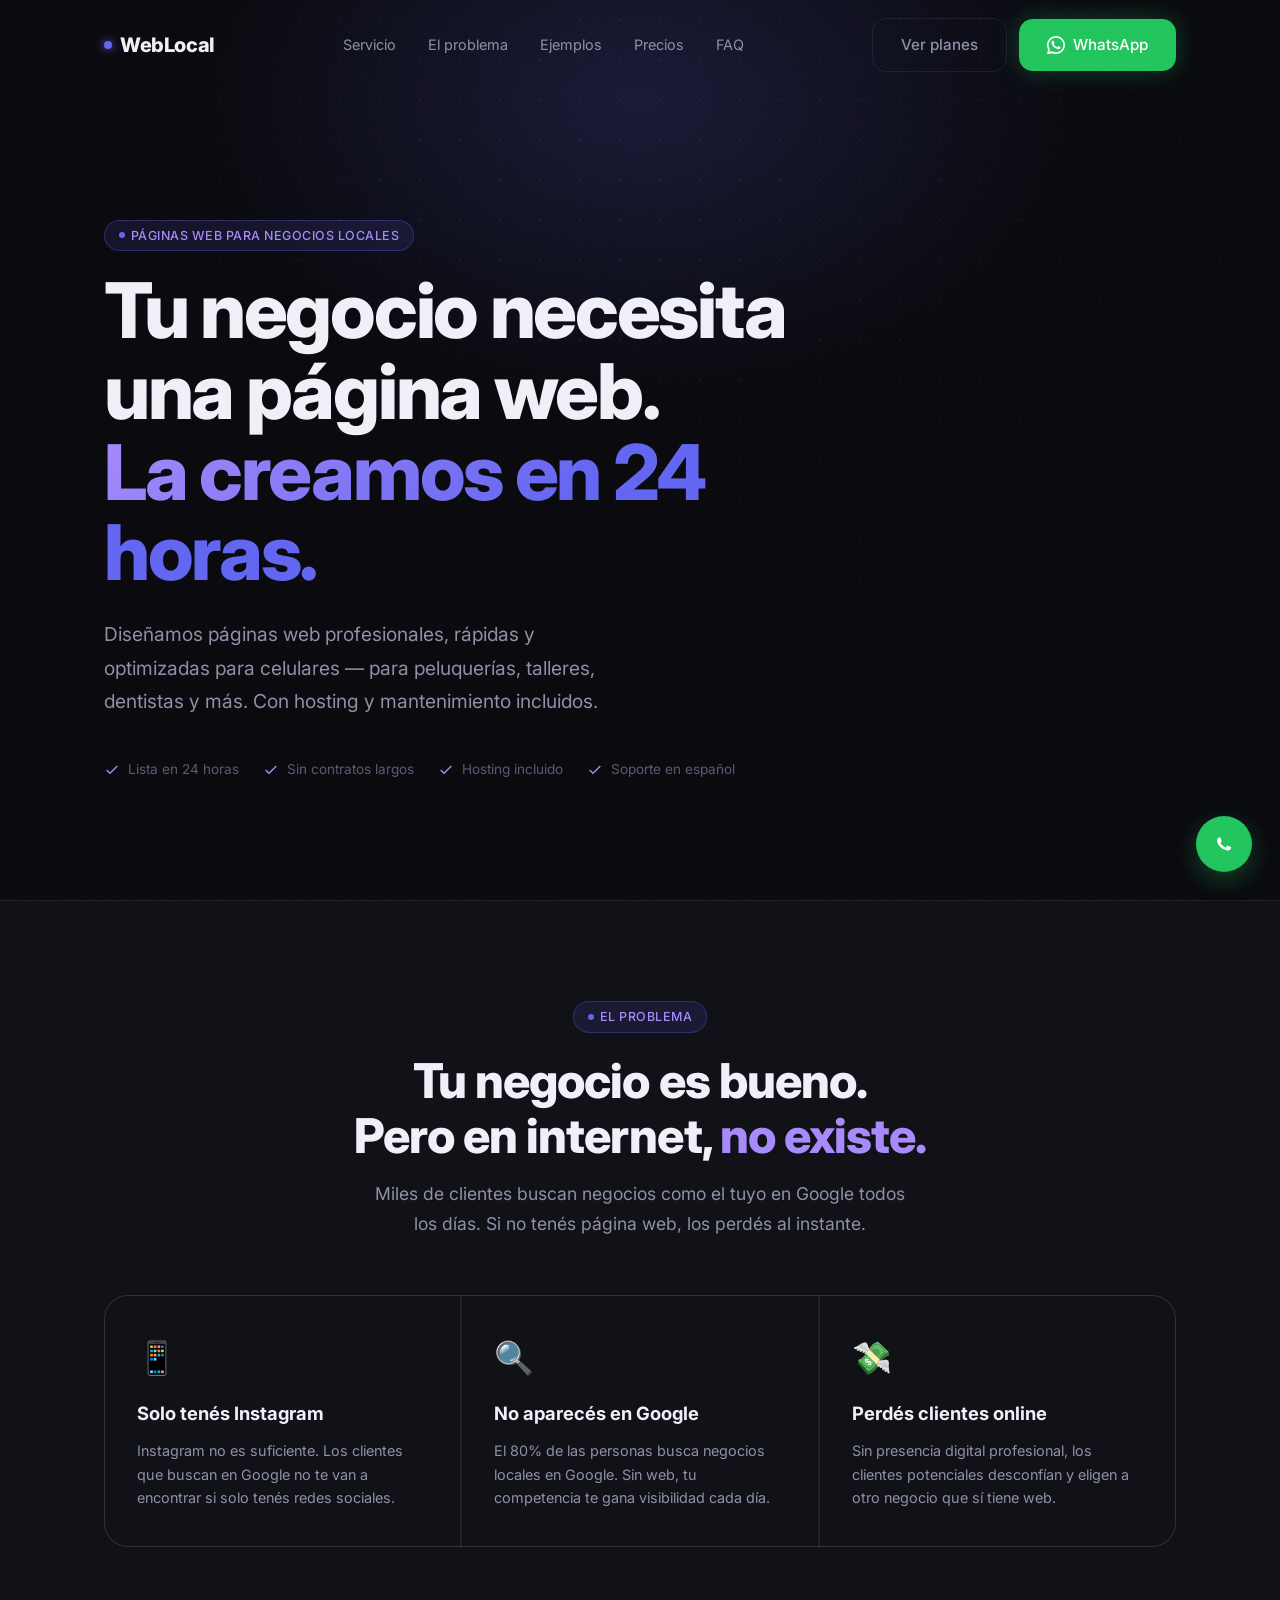
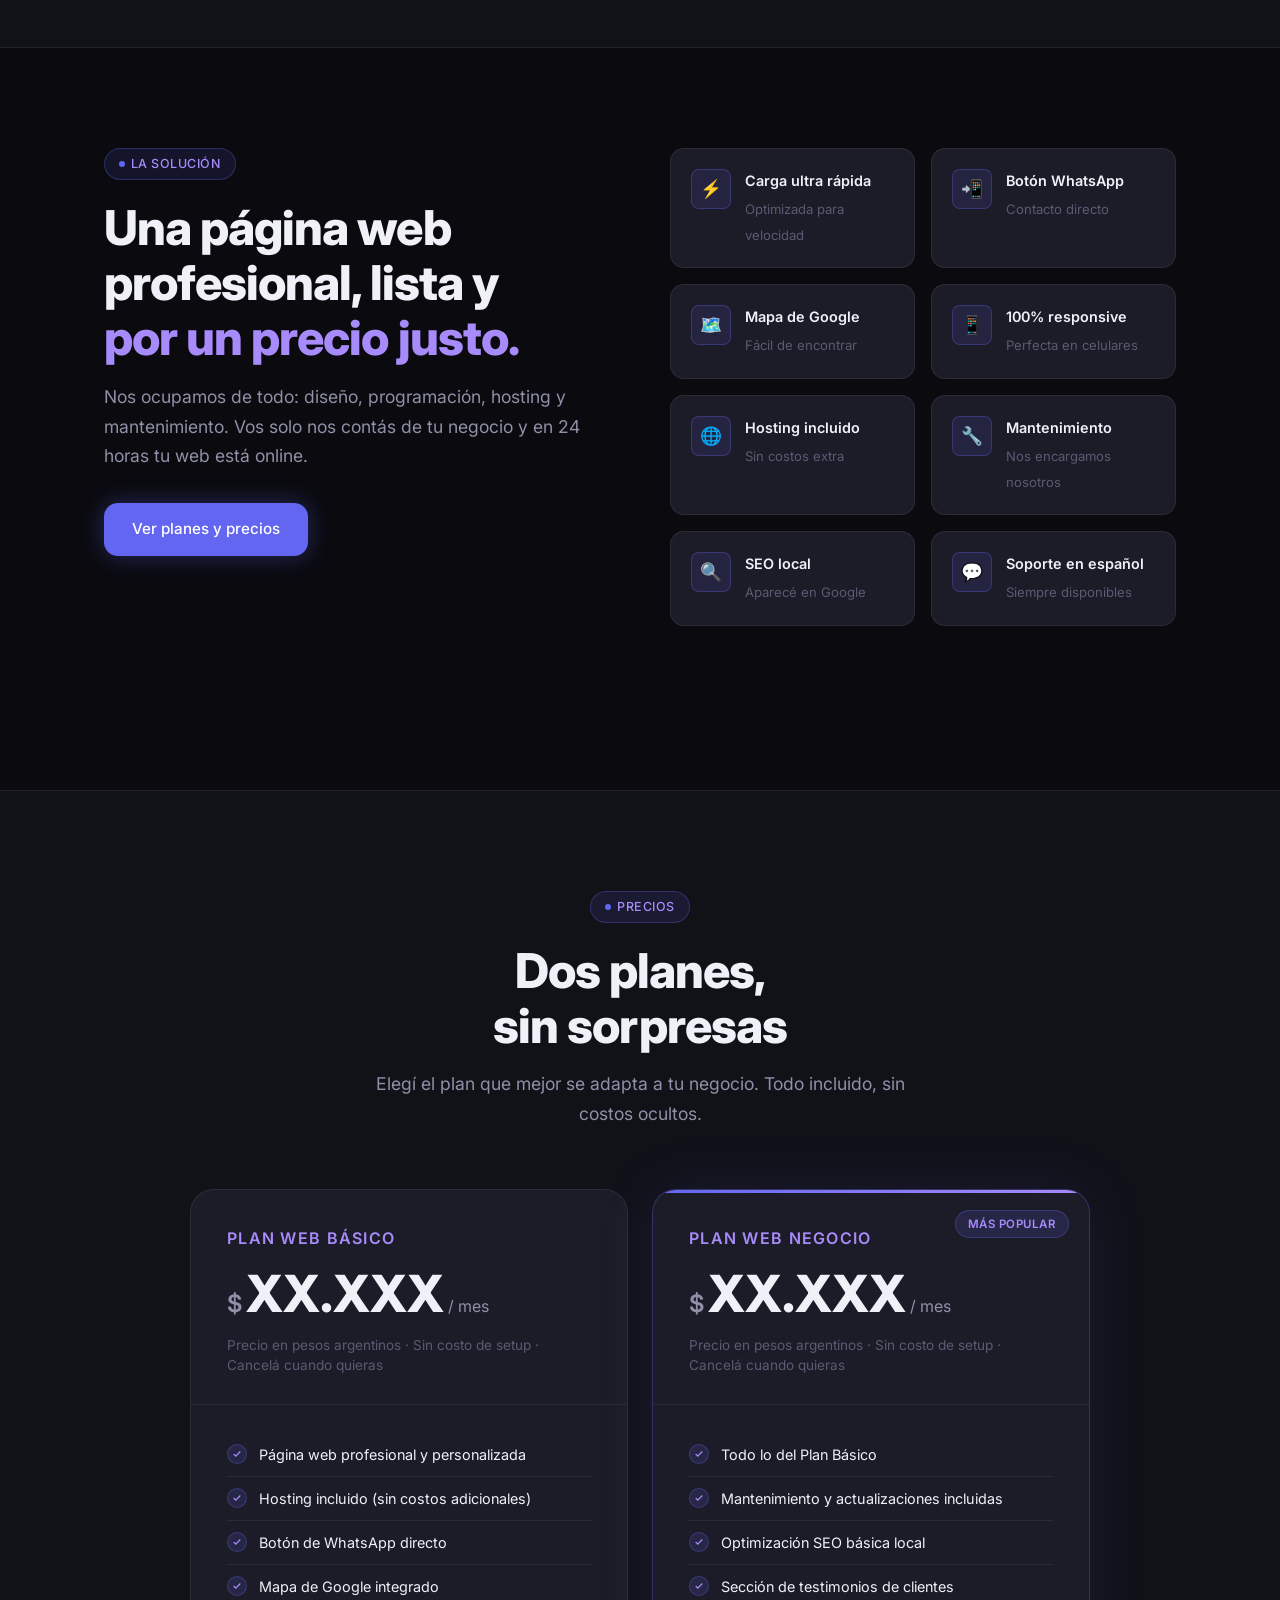
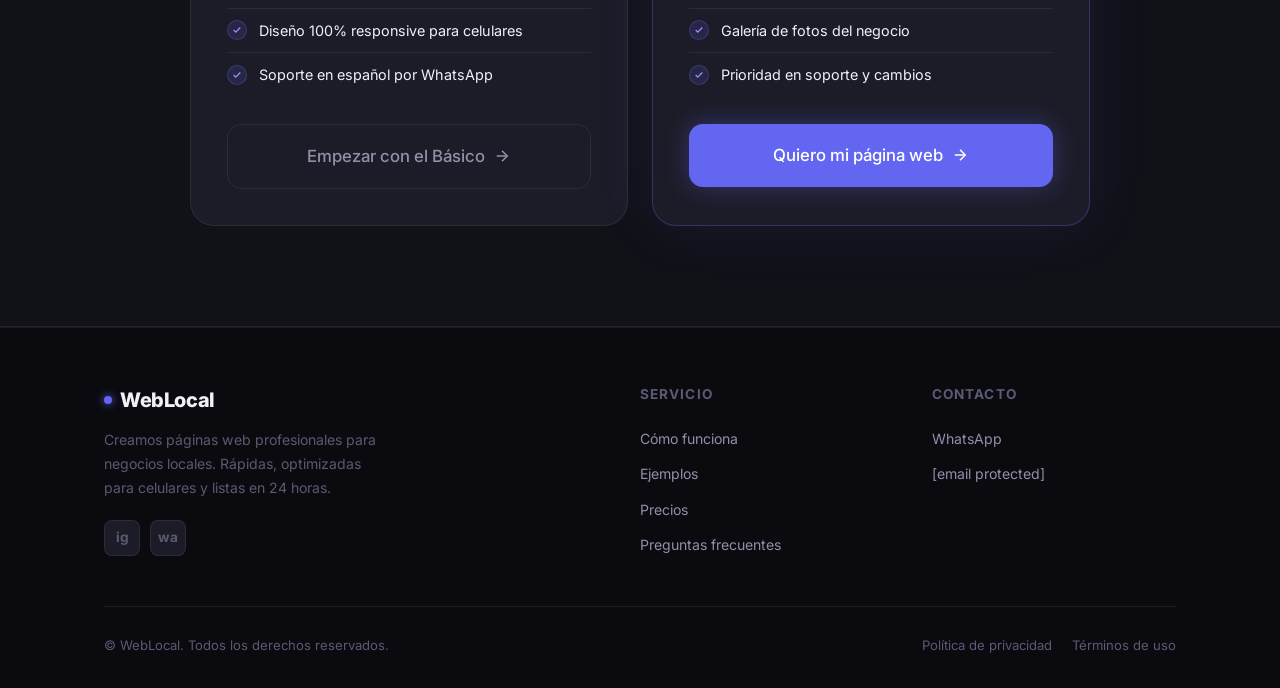
==== index.html @ 053f5a60 "Add files via upload" ====
<!DOCTYPE html>
<html lang="es">
<head>
  <meta charset="UTF-8" />
  <meta name="viewport" content="width=device-width, initial-scale=1.0" />
  <title>WebLocal — Tu negocio en internet en 24 horas</title>
  <meta name="description" content="Creamos páginas web profesionales para negocios locales. Hosting, mantenimiento y WhatsApp incluido. Lista en 24 horas." />

  <link rel="preconnect" href="https://fonts.googleapis.com" />
  <link rel="preconnect" href="https://fonts.gstatic.com" crossorigin />
  <link href="https://fonts.googleapis.com/css2?family=Inter:wght@300;400;500;600;700;800&display=swap" rel="stylesheet" />

  <link rel="stylesheet" href="styles.css" />
</head>
<body>

  <!-- ============================================
       NAVBAR
  ============================================= -->
  <nav class="navbar" id="navbar" role="navigation" aria-label="Navegación principal">
    <div class="container">
      <div class="navbar__inner">

        <a href="index.html" class="navbar__logo" aria-label="WebLocal - Inicio">
          <span class="navbar__logo-dot"></span>
          WebLocal
        </a>

        <ul class="navbar__links" role="list">
          <li><a href="#solucion">Servicio</a></li>
          <li><a href="#problema">El problema</a></li>
          <li><a href="ejemplos.html">Ejemplos</a></li>
          <li><a href="#precios">Precios</a></li>
          <li><a href="faq.html">FAQ</a></li>
        </ul>

        <div class="navbar__cta">
          <a href="#precios" class="btn btn--ghost">Ver planes</a>
          <a href="https://wa.me/5491100000000?text=Hola!%20Me%20interesa%20tener%20una%20página%20web%20para%20mi%20negocio." class="btn btn--whatsapp" target="_blank" rel="noopener">
            <svg viewBox="0 0 24 24" fill="currentColor" aria-hidden="true">
              <path d="M17.472 14.382c-.297-.149-1.758-.867-2.03-.967-.273-.099-.471-.148-.67.15-.197.297-.767.966-.94 1.164-.173.199-.347.223-.644.075-.297-.15-1.255-.463-2.39-1.475-.883-.788-1.48-1.761-1.653-2.059-.173-.297-.018-.458.13-.606.134-.133.298-.347.446-.52.149-.174.198-.298.298-.497.099-.198.05-.371-.025-.52-.075-.149-.669-1.612-.916-2.207-.242-.579-.487-.5-.669-.51-.173-.008-.371-.01-.57-.01-.198 0-.52.074-.792.372-.272.297-1.04 1.016-1.04 2.479 0 1.462 1.065 2.875 1.213 3.074.149.198 2.096 3.2 5.077 4.487.709.306 1.262.489 1.694.625.712.227 1.36.195 1.871.118.571-.085 1.758-.719 2.006-1.413.248-.694.248-1.289.173-1.413-.074-.124-.272-.198-.57-.347z"/>
              <path d="M12 0C5.373 0 0 5.373 0 12c0 2.127.558 4.122 1.532 5.851L.073 23.927a.5.5 0 0 0 .612.612l6.076-1.459A11.94 11.94 0 0 0 12 24c6.627 0 12-5.373 12-12S18.627 0 12 0zm0 21.818a9.793 9.793 0 0 1-5.006-1.374l-.36-.214-3.714.894.908-3.628-.234-.372A9.793 9.793 0 0 1 2.182 12C2.182 6.569 6.569 2.182 12 2.182S21.818 6.569 21.818 12 17.431 21.818 12 21.818z"/>
            </svg>
            WhatsApp
          </a>
        </div>

        <button class="navbar__hamburger" id="hamburger" aria-label="Abrir menú" aria-expanded="false">
          <span></span>
          <span></span>
          <span></span>
        </button>
      </div>
    </div>
  </nav>

  <!-- Menú móvil -->
  <div class="mobile-menu" id="mobileMenu" role="dialog" aria-modal="true" aria-label="Menú de navegación">
    <a href="#solucion" class="mobile-link">Servicio</a>
    <a href="#problema" class="mobile-link">El problema</a>
    <a href="ejemplos.html" class="mobile-link">Ejemplos</a>
    <a href="#precios" class="mobile-link">Precios</a>
    <a href="faq.html" class="mobile-link">FAQ</a>
    <a href="https://wa.me/5491100000000?text=Hola!%20Me%20interesa%20tener%20una%20página%20web." class="btn btn--whatsapp" target="_blank" rel="noopener">Hablar por WhatsApp</a>
  </div>


  <!-- ============================================
       HERO
  ============================================= -->
  <main>
  <section class="hero" id="inicio" aria-label="Sección principal">
    <div class="hero__grid" aria-hidden="true"></div>

    <div class="container">
      <div class="hero__content">

        <div class="badge">
          <span class="dot" aria-hidden="true"></span>
          Páginas web para negocios locales
        </div>

        <h1 class="hero__title">
          Tu negocio necesita<br />
          una página web.<br />
          <em>La creamos en 24 horas.</em>
        </h1>

        <p class="hero__subtitle">
          Diseñamos páginas web profesionales, rápidas y optimizadas para celulares — para peluquerías, talleres, dentistas y más. Con hosting y mantenimiento incluidos.
        </p>

        <!-- Indicadores de confianza -->
        <div class="hero__trust">
          <div class="trust-item">
            <svg width="16" height="16" viewBox="0 0 24 24" fill="none" stroke="currentColor" stroke-width="2" aria-hidden="true"><polyline points="20 6 9 17 4 12"/></svg>
            Lista en 24 horas
          </div>
          <div class="trust-item">
            <svg width="16" height="16" viewBox="0 0 24 24" fill="none" stroke="currentColor" stroke-width="2" aria-hidden="true"><polyline points="20 6 9 17 4 12"/></svg>
            Sin contratos largos
          </div>
          <div class="trust-item">
            <svg width="16" height="16" viewBox="0 0 24 24" fill="none" stroke="currentColor" stroke-width="2" aria-hidden="true"><polyline points="20 6 9 17 4 12"/></svg>
            Hosting incluido
          </div>
          <div class="trust-item">
            <svg width="16" height="16" viewBox="0 0 24 24" fill="none" stroke="currentColor" stroke-width="2" aria-hidden="true"><polyline points="20 6 9 17 4 12"/></svg>
            Soporte en español
          </div>
        </div>

      </div>
    </div>
  </section>


  <!-- ============================================
       SECCIÓN PROBLEMA
  ============================================= -->
  <section class="section problem" id="problema" aria-labelledby="problema-titulo">
    <div class="container">
      <div class="text-center">
        <div class="badge reveal">
          <span class="dot" aria-hidden="true"></span>
          El problema
        </div>
        <h2 class="section-title reveal reveal-delay-1" id="problema-titulo">
          Tu negocio es bueno.<br />
          Pero en internet, <span class="text-accent">no existe.</span>
        </h2>
        <p class="section-subtitle reveal reveal-delay-2 mx-auto">
          Miles de clientes buscan negocios como el tuyo en Google todos los días. Si no tenés página web, los perdés al instante.
        </p>
      </div>

      <div class="problem__grid" role="list">
        <div class="problem__card reveal reveal-delay-1" role="listitem">
          <div class="problem__icon" aria-hidden="true">📱</div>
          <h3 class="problem__title">Solo tenés Instagram</h3>
          <p class="problem__text">Instagram no es suficiente. Los clientes que buscan en Google no te van a encontrar si solo tenés redes sociales.</p>
        </div>
        <div class="problem__card reveal reveal-delay-2" role="listitem">
          <div class="problem__icon" aria-hidden="true">🔍</div>
          <h3 class="problem__title">No aparecés en Google</h3>
          <p class="problem__text">El 80% de las personas busca negocios locales en Google. Sin web, tu competencia te gana visibilidad cada día.</p>
        </div>
        <div class="problem__card reveal reveal-delay-3" role="listitem">
          <div class="problem__icon" aria-hidden="true">💸</div>
          <h3 class="problem__title">Perdés clientes online</h3>
          <p class="problem__text">Sin presencia digital profesional, los clientes potenciales desconfían y eligen a otro negocio que sí tiene web.</p>
        </div>
      </div>
    </div>
  </section>


  <!-- ============================================
       SECCIÓN SOLUCIÓN
  ============================================= -->
  <section class="section" id="solucion" aria-labelledby="solucion-titulo">
    <div class="container">

      <div class="solution__header">
        <div>
          <div class="badge reveal">
            <span class="dot" aria-hidden="true"></span>
            La solución
          </div>
          <h2 class="section-title reveal reveal-delay-1" id="solucion-titulo">
            Una página web<br />
            profesional, lista y<br />
            <span class="text-accent">por un precio justo.</span>
          </h2>
          <p class="section-subtitle reveal reveal-delay-2">
            Nos ocupamos de todo: diseño, programación, hosting y mantenimiento. Vos solo nos contás de tu negocio y en 24 horas tu web está online.
          </p>
          <div style="margin-top:32px;" class="reveal reveal-delay-3">
            <a href="#precios" class="btn btn--primary">Ver planes y precios</a>
          </div>
        </div>

        <div class="solution__benefits" role="list" aria-label="Beneficios incluidos">
          <div class="benefit-item reveal" role="listitem">
            <div class="benefit-icon" aria-hidden="true">⚡</div>
            <div class="benefit-text">
              <strong>Carga ultra rápida</strong>
              <span>Optimizada para velocidad</span>
            </div>
          </div>
          <div class="benefit-item reveal reveal-delay-1" role="listitem">
            <div class="benefit-icon" aria-hidden="true">📲</div>
            <div class="benefit-text">
              <strong>Botón WhatsApp</strong>
              <span>Contacto directo</span>
            </div>
          </div>
          <div class="benefit-item reveal reveal-delay-2" role="listitem">
            <div class="benefit-icon" aria-hidden="true">🗺️</div>
            <div class="benefit-text">
              <strong>Mapa de Google</strong>
              <span>Fácil de encontrar</span>
            </div>
          </div>
          <div class="benefit-item reveal reveal-delay-3" role="listitem">
            <div class="benefit-icon" aria-hidden="true">📱</div>
            <div class="benefit-text">
              <strong>100% responsive</strong>
              <span>Perfecta en celulares</span>
            </div>
          </div>
          <div class="benefit-item reveal" role="listitem">
            <div class="benefit-icon" aria-hidden="true">🌐</div>
            <div class="benefit-text">
              <strong>Hosting incluido</strong>
              <span>Sin costos extra</span>
            </div>
          </div>
          <div class="benefit-item reveal reveal-delay-1" role="listitem">
            <div class="benefit-icon" aria-hidden="true">🔧</div>
            <div class="benefit-text">
              <strong>Mantenimiento</strong>
              <span>Nos encargamos nosotros</span>
            </div>
          </div>
          <div class="benefit-item reveal reveal-delay-2" role="listitem">
            <div class="benefit-icon" aria-hidden="true">🔍</div>
            <div class="benefit-text">
              <strong>SEO local</strong>
              <span>Aparecé en Google</span>
            </div>
          </div>
          <div class="benefit-item reveal reveal-delay-3" role="listitem">
            <div class="benefit-icon" aria-hidden="true">💬</div>
            <div class="benefit-text">
              <strong>Soporte en español</strong>
              <span>Siempre disponibles</span>
            </div>
          </div>
        </div>
      </div>

    </div>
  </section>


  <!-- ============================================
       PRECIOS — 2 PLANES
  ============================================= -->
  <section class="section pricing" id="precios" aria-labelledby="precios-titulo">
    <div class="container">
      <div class="text-center">
        <div class="badge reveal">
          <span class="dot" aria-hidden="true"></span>
          Precios
        </div>
        <h2 class="section-title reveal reveal-delay-1" id="precios-titulo">
          Dos planes,<br />sin sorpresas
        </h2>
        <p class="section-subtitle reveal reveal-delay-2 mx-auto">
          Elegí el plan que mejor se adapta a tu negocio. Todo incluido, sin costos ocultos.
        </p>
      </div>

      <!-- Grid de 2 planes -->
      <div class="pricing__grid">

        <!-- PLAN BÁSICO -->
        <div class="pricing__card reveal reveal-delay-1" aria-label="Plan Web Básico">
          <div class="pricing__header">
            <div class="pricing__plan-name">Plan Web Básico</div>
            <div class="pricing__price">
              <span class="pricing__currency">$</span>
              <span class="pricing__amount">XX.XXX</span>
              <span class="pricing__period">/ mes</span>
            </div>
            <p class="pricing__desc">Precio en pesos argentinos · Sin costo de setup · Cancelá cuando quieras</p>
          </div>

          <div class="pricing__features" role="list" aria-label="Características del plan básico">
            <div class="pricing__feature" role="listitem">
              <span class="feature-check" aria-hidden="true">
                <svg viewBox="0 0 24 24" fill="none" stroke="currentColor" stroke-width="3"><polyline points="20 6 9 17 4 12"/></svg>
              </span>
              Página web profesional y personalizada
            </div>
            <div class="pricing__feature" role="listitem">
              <span class="feature-check" aria-hidden="true">
                <svg viewBox="0 0 24 24" fill="none" stroke="currentColor" stroke-width="3"><polyline points="20 6 9 17 4 12"/></svg>
              </span>
              Hosting incluido (sin costos adicionales)
            </div>
            <div class="pricing__feature" role="listitem">
              <span class="feature-check" aria-hidden="true">
                <svg viewBox="0 0 24 24" fill="none" stroke="currentColor" stroke-width="3"><polyline points="20 6 9 17 4 12"/></svg>
              </span>
              Botón de WhatsApp directo
            </div>
            <div class="pricing__feature" role="listitem">
              <span class="feature-check" aria-hidden="true">
                <svg viewBox="0 0 24 24" fill="none" stroke="currentColor" stroke-width="3"><polyline points="20 6 9 17 4 12"/></svg>
              </span>
              Mapa de Google integrado
            </div>
            <div class="pricing__feature" role="listitem">
              <span class="feature-check" aria-hidden="true">
                <svg viewBox="0 0 24 24" fill="none" stroke="currentColor" stroke-width="3"><polyline points="20 6 9 17 4 12"/></svg>
              </span>
              Diseño 100% responsive para celulares
            </div>
            <div class="pricing__feature" role="listitem">
              <span class="feature-check" aria-hidden="true">
                <svg viewBox="0 0 24 24" fill="none" stroke="currentColor" stroke-width="3"><polyline points="20 6 9 17 4 12"/></svg>
              </span>
              Soporte en español por WhatsApp
            </div>
          </div>

          <div class="pricing__cta">
            <a href="https://wa.me/5491100000000?text=Hola!%20Quiero%20contratar%20el%20Plan%20Web%20Básico." class="btn btn--ghost btn--large" target="_blank" rel="noopener">
              Empezar con el Básico
              <svg viewBox="0 0 24 24" fill="none" stroke="currentColor" stroke-width="2" aria-hidden="true"><path d="M5 12h14"/><path d="m12 5 7 7-7 7"/></svg>
            </a>
          </div>
        </div>

        <!-- PLAN NEGOCIO (destacado) -->
        <div class="pricing__card pricing__card--featured reveal reveal-delay-2" aria-label="Plan Web Negocio">
          <div class="pricing__badge-top">Más popular</div>
          <div class="pricing__header">
            <div class="pricing__plan-name">Plan Web Negocio</div>
            <div class="pricing__price">
              <span class="pricing__currency">$</span>
              <span class="pricing__amount">XX.XXX</span>
              <span class="pricing__period">/ mes</span>
            </div>
            <p class="pricing__desc">Precio en pesos argentinos · Sin costo de setup · Cancelá cuando quieras</p>
          </div>

          <div class="pricing__features" role="list" aria-label="Características del plan negocio">
            <div class="pricing__feature" role="listitem">
              <span class="feature-check" aria-hidden="true">
                <svg viewBox="0 0 24 24" fill="none" stroke="currentColor" stroke-width="3"><polyline points="20 6 9 17 4 12"/></svg>
              </span>
              Todo lo del Plan Básico
            </div>
            <div class="pricing__feature" role="listitem">
              <span class="feature-check" aria-hidden="true">
                <svg viewBox="0 0 24 24" fill="none" stroke="currentColor" stroke-width="3"><polyline points="20 6 9 17 4 12"/></svg>
              </span>
              Mantenimiento y actualizaciones incluidas
            </div>
            <div class="pricing__feature" role="listitem">
              <span class="feature-check" aria-hidden="true">
                <svg viewBox="0 0 24 24" fill="none" stroke="currentColor" stroke-width="3"><polyline points="20 6 9 17 4 12"/></svg>
              </span>
              Optimización SEO básica local
            </div>
            <div class="pricing__feature" role="listitem">
              <span class="feature-check" aria-hidden="true">
                <svg viewBox="0 0 24 24" fill="none" stroke="currentColor" stroke-width="3"><polyline points="20 6 9 17 4 12"/></svg>
              </span>
              Sección de testimonios de clientes
            </div>
            <div class="pricing__feature" role="listitem">
              <span class="feature-check" aria-hidden="true">
                <svg viewBox="0 0 24 24" fill="none" stroke="currentColor" stroke-width="3"><polyline points="20 6 9 17 4 12"/></svg>
              </span>
              Galería de fotos del negocio
            </div>
            <div class="pricing__feature" role="listitem">
              <span class="feature-check" aria-hidden="true">
                <svg viewBox="0 0 24 24" fill="none" stroke="currentColor" stroke-width="3"><polyline points="20 6 9 17 4 12"/></svg>
              </span>
              Prioridad en soporte y cambios
            </div>
          </div>

          <div class="pricing__cta">
            <a href="https://wa.me/5491100000000?text=Hola!%20Quiero%20contratar%20el%20Plan%20Web%20Negocio." class="btn btn--primary btn--large" target="_blank" rel="noopener">
              Quiero mi página web
              <svg viewBox="0 0 24 24" fill="none" stroke="currentColor" stroke-width="2" aria-hidden="true"><path d="M5 12h14"/><path d="m12 5 7 7-7 7"/></svg>
            </a>
          </div>
        </div>

      </div>
    </div>
  </section>

  </main>


  <!-- ============================================
       FOOTER
  ============================================= -->
  <footer class="footer" role="contentinfo">
    <div class="container">
      <div class="footer__grid">

        <!-- Brand -->
        <div class="footer__brand">
          <div class="navbar__logo">
            <span class="navbar__logo-dot" aria-hidden="true"></span>
            WebLocal
          </div>
          <p>Creamos páginas web profesionales para negocios locales. Rápidas, optimizadas para celulares y listas en 24 horas.</p>
          <div class="footer__social" role="list" aria-label="Redes sociales">
            <a href="#" class="social-link" aria-label="Instagram" rel="noopener">ig</a>
            <a href="https://wa.me/5491100000000" class="social-link" aria-label="WhatsApp" target="_blank" rel="noopener">wa</a>
          </div>
        </div>

        <!-- Navegación -->
        <nav aria-label="Links del footer">
          <div class="footer__heading">Servicio</div>
          <ul class="footer__links" role="list">
            <li><a href="#solucion">Cómo funciona</a></li>
            <li><a href="ejemplos.html">Ejemplos</a></li>
            <li><a href="#precios">Precios</a></li>
            <li><a href="faq.html">Preguntas frecuentes</a></li>
          </ul>
        </nav>

        <!-- Contacto -->
        <div>
          <div class="footer__heading">Contacto</div>
          <ul class="footer__links" role="list">
            <li><a href="https://wa.me/5491100000000" target="_blank" rel="noopener">WhatsApp</a></li>
            <li><a href="/cdn-cgi/l/email-protection#a1c9cecdc0e1d6c4c3cdcec2c0cd8fc2cecc8fc0d3"><span class="__cf_email__" data-cfemail="452d2a292405322027292a2624296b262a286b2437">[email&#160;protected]</span></a></li>
          </ul>
        </div>

      </div>

      <div class="footer__bottom">
        <span>© <span id="year"></span> WebLocal. Todos los derechos reservados.</span>
        <div class="footer__legal">
          <a href="#">Política de privacidad</a>
          <a href="#">Términos de uso</a>
        </div>
      </div>
    </div>
  </footer>


  <!-- ============================================
       BOTÓN FLOTANTE WHATSAPP
  ============================================= -->
  <a href="https://wa.me/5491100000000?text=Hola!%20Quiero%20info%20sobre%20una%20página%20web%20para%20mi%20negocio." class="wa-float" target="_blank" rel="noopener" aria-label="Contactar por WhatsApp">
    <svg viewBox="0 0 24 24" fill="white" aria-hidden="true">
      <path d="M17.472 14.382c-.297-.149-1.758-.867-2.03-.967-.273-.099-.471-.148-.67.15-.197.297-.767.966-.94 1.164-.173.199-.347.223-.644.075-.297-.15-1.255-.463-2.39-1.475-.883-.788-1.48-1.761-1.653-2.059-.173-.297-.018-.458.13-.606.134-.133.298-.347.446-.52.149-.174.198-.298.298-.497.099-.198.05-.371-.025-.52-.075-.149-.669-1.612-.916-2.207-.242-.579-.487-.5-.669-.51-.173-.008-.371-.01-.57-.01-.198 0-.52.074-.792.372-.272.297-1.04 1.016-1.04 2.479 0 1.462 1.065 2.875 1.213 3.074.149.198 2.096 3.2 5.077 4.487.709.306 1.262.489 1.694.625.712.227 1.36.195 1.871.118.571-.085 1.758-.719 2.006-1.413.248-.694.248-1.289.173-1.413-.074-.124-.272-.198-.57-.347z"/>
      <path d="M12 0C5.373 0 0 5.373 0 12c0 2.127.558 4.122 1.532 5.851L.073 23.927a.5.5 0 0 0 .612.612l6.076-1.459A11.94 11.94 0 0 0 12 24c6.627 0 12-5.373 12-12S18.627 0 12 0zm0 21.818a9.793 9.793 0 0 1-5.006-1.374l-.36-.214-3.714.894.908-3.628-.234-.372A9.793 9.793 0 0 1 2.182 12C2.182 6.569 6.56
---- styles.css ----
/* =============================================
   CSS CUSTOM PROPERTIES (VARIABLES)
============================================= */
:root {
  --bg: #0a0a0f;
  --bg-2: #111118;
  --bg-3: #16161f;
  --surface: #1c1c28;
  --surface-2: #23232f;
  --border: rgba(255,255,255,0.07);
  --border-accent: rgba(99,102,241,0.3);

  --text-primary: #f0f0f8;
  --text-secondary: #9090a8;
  --text-muted: #5a5a72;

  --accent: #6366f1;
  --accent-glow: rgba(99,102,241,0.35);
  --accent-2: #a78bfa;
  --green: #22c55e;
  --green-glow: rgba(34,197,94,0.3);

  --radius: 14px;
  --radius-sm: 8px;
  --radius-lg: 24px;

  --font-display: 'Inter', sans-serif;
  --font-body: 'Inter', sans-serif;

  --transition: 0.25s cubic-bezier(0.4, 0, 0.2, 1);
  --transition-slow: 0.5s cubic-bezier(0.4, 0, 0.2, 1);
}

/* =============================================
   RESET & BASE
============================================= */
*, *::before, *::after {
  box-sizing: border-box;
  margin: 0;
  padding: 0;
}

html {
  scroll-behavior: smooth;
  font-size: 16px;
}

body {
  font-family: var(--font-body);
  background-color: var(--bg);
  color: var(--text-primary);
  line-height: 1.6;
  overflow-x: hidden;
  -webkit-font-smoothing: antialiased;
}

img { display: block; max-width: 100%; }
a { color: inherit; text-decoration: none; }
button { cursor: pointer; border: none; background: none; font-family: inherit; }
ul { list-style: none; }

/* =============================================
   UTILITIES
============================================= */
.container {
  width: 100%;
  max-width: 1120px;
  margin: 0 auto;
  padding: 0 24px;
}

.section {
  padding: 100px 0;
}

.section--tight {
  padding: 70px 0;
}

.badge {
  display: inline-flex;
  align-items: center;
  gap: 6px;
  background: rgba(99,102,241,0.12);
  border: 1px solid var(--border-accent);
  color: var(--accent-2);
  font-size: 0.78rem;
  font-weight: 500;
  letter-spacing: 0.04em;
  text-transform: uppercase;
  padding: 5px 14px;
  border-radius: 100px;
  margin-bottom: 20px;
}

.badge .dot {
  width: 6px; height: 6px;
  background: var(--accent);
  border-radius: 50%;
  animation: pulse 2s infinite;
}

.section-title {
  font-family: var(--font-display);
  font-size: clamp(2rem, 4.5vw, 3rem);
  font-weight: 800;
  line-height: 1.15;
  letter-spacing: -0.02em;
  margin-bottom: 16px;
}

.section-subtitle {
  font-size: 1.1rem;
  color: var(--text-secondary);
  max-width: 540px;
  line-height: 1.7;
}

.text-accent { color: var(--accent-2); }
.text-center { text-align: center; }
.mx-auto { margin-left: auto; margin-right: auto; }

.divider {
  width: 100%;
  height: 1px;
  background: var(--border);
}

/* =============================================
   BOTONES
============================================= */
.btn {
  display: inline-flex;
  align-items: center;
  justify-content: center;
  gap: 8px;
  padding: 14px 28px;
  border-radius: var(--radius);
  font-family: var(--font-body);
  font-size: 0.95rem;
  font-weight: 500;
  transition: all var(--transition);
  white-space: nowrap;
}

.btn--primary {
  background: var(--accent);
  color: #fff;
  box-shadow: 0 0 24px var(--accent-glow);
}
.btn--primary:hover {
  background: #4f52e0;
  box-shadow: 0 0 36px var(--accent-glow);
  transform: translateY(-1px);
}

.btn--whatsapp {
  background: var(--green);
  color: #fff;
  box-shadow: 0 0 24px var(--green-glow);
}
.btn--whatsapp:hover {
  background: #16a34a;
  box-shadow: 0 0 40px var(--green-glow);
  transform: translateY(-1px);
}

.btn--ghost {
  background: transparent;
  border: 1px solid var(--border);
  color: var(--text-secondary);
}
.btn--ghost:hover {
  border-color: rgba(255,255,255,0.2);
  color: var(--text-primary);
  background: var(--surface);
}

.btn--large {
  padding: 18px 36px;
  font-size: 1.05rem;
  border-radius: var(--radius);
}

.btn svg { width: 18px; height: 18px; flex-shrink: 0; }

/* =============================================
   NOISE OVERLAY
============================================= */
body::before {
  content: '';
  position: fixed;
  inset: 0;
  background-image: url("data:image/svg+xml,%3Csvg viewBox='0 0 200 200' xmlns='http://www.w3.org/2000/svg'%3E%3Cfilter id='noise'%3E%3CfeTurbulence type='fractalNoise' baseFrequency='0.9' numOctaves='4' stitchTiles='stitch'/%3E%3C/filter%3E%3Crect width='100%25' height='100%25' filter='url(%23noise)' opacity='0.03'/%3E%3C/svg%3E");
  pointer-events: none;
  z-index: 9999;
  opacity: 0.4;
}

/* =============================================
   NAVBAR
============================================= */
.navbar {
  position: fixed;
  top: 0; left: 0; right: 0;
  z-index: 100;
  padding: 18px 0;
  transition: background var(--transition-slow), backdrop-filter var(--transition-slow);
}

.navbar.scrolled {
  background: rgba(10,10,15,0.85);
  backdrop-filter: blur(20px);
  -webkit-backdrop-filter: blur(20px);
  border-bottom: 1px solid var(--border);
}

.navbar__inner {
  display: flex;
  align-items: center;
  justify-content: space-between;
}

.navbar__logo {
  font-family: var(--font-display);
  font-weight: 800;
  font-size: 1.25rem;
  letter-spacing: -0.02em;
  display: flex;
  align-items: center;
  gap: 8px;
}

.navbar__logo-dot {
  width: 8px; height: 8px;
  background: var(--accent);
  border-radius: 50%;
  box-shadow: 0 0 10px var(--accent);
}

.navbar__links {
  display: flex;
  align-items: center;
  gap: 32px;
}

.navbar__links a {
  font-size: 0.9rem;
  color: var(--text-secondary);
  transition: color var(--transition);
}
.navbar__links a:hover { color: var(--text-primary); }

.navbar__cta {
  display: flex;
  align-items: center;
  gap: 12px;
}

.navbar__hamburger {
  display: none;
  flex-direction: column;
  gap: 5px;
  padding: 4px;
}
.navbar__hamburger span {
  display: block;
  width: 22px; height: 2px;
  background: var(--text-primary);
  border-radius: 2px;
  transition: all var(--transition);
}

.mobile-menu {
  display: none;
  position: fixed;
  inset: 0;
  z-index: 99;
  background: var(--bg);
  padding: 100px 24px 40px;
  flex-direction: column;
  gap: 32px;
}
.mobile-menu.open { display: flex; }
.mobile-menu a {
  font-family: var(--font-display);
  font-size: 1.8rem;
  font-weight: 700;
  color: var(--text-secondary);
  border-bottom: 1px solid var(--border);
  padding-bottom: 20px;
  transition: color var(--transition);
}
.mobile-menu a:hover { color: var(--text-primary); }

/* =============================================
   HERO
============================================= */
.hero {
  min-height: 100vh;
  display: flex;
  align-items: center;
  padding-top: 100px;
  position: relative;
  overflow: hidden;
}

.hero::after {
  content: '';
  position: absolute;
  top: -200px; left: 50%;
  transform: translateX(-50%);
  width: 900px; height: 600px;
  background: radial-gradient(ellipse at center, rgba(99,102,241,0.18) 0%, transparent 70%);
  pointer-events: none;
}

.hero__grid {
  position: absolute;
  inset: 0;
  background-image: radial-gradient(circle, rgba(255,255,255,0.06) 1px, transparent 1px);
  background-size: 40px 40px;
  mask-image: radial-gradient(ellipse 80% 80% at 50% 20%, black, transparent);
  pointer-events: none;
}

.hero__content {
  position: relative;
  z-index: 1;
  max-width: 780px;
}

.hero__title {
  font-family: var(--font-display);
  font-size: clamp(2.8rem, 6vw, 4.8rem);
  font-weight: 800;
  line-height: 1.05;
  letter-spacing: -0.03em;
  margin-bottom: 24px;
}

.hero__title em {
  font-style: normal;
  background: linear-gradient(135deg, var(--accent-2) 0%, var(--accent) 60%);
  -webkit-background-clip: text;
  -webkit-text-fill-color: transparent;
  background-clip: text;
}

.hero__subtitle {
  font-size: 1.2rem;
  color: var(--text-secondary);
  max-width: 520px;
  line-height: 1.75;
  margin-bottom: 40px;
}

.hero__trust {
  display: flex;
  flex-wrap: wrap;
  align-items: center;
  gap: 24px;
}

.trust-item {
  display: flex;
  align-items: center;
  gap: 8px;
  font-size: 0.85rem;
  color: var(--text-muted);
}
.trust-item svg { color: var(--accent-2); }

/* =============================================
   PAGE HERO (páginas internas)
============================================= */
.page-hero {
  padding-top: 160px;
  padding-bottom: 60px;
}

/* =============================================
   SECCIÓN PROBLEMA
============================================= */
.problem {
  background: var(--bg-2);
  border-top: 1px solid var(--border);
  border-bottom: 1px solid var(--border);
}

.problem__grid {
  display: grid;
  grid-template-columns: repeat(3, 1fr);
  gap: 2px;
  background: var(--border);
  border: 1px solid var(--border);
  border-radius: var(--radius-lg);
  overflow: hidden;
  margin-top: 56px;
}

.problem__card {
  background: var(--bg-2);
  padding: 36px 32px;
  position: relative;
  transition: background var(--transition);
}
.problem__card:hover { background: var(--surface); }

.problem__icon {
  font-size: 2rem;
  margin-bottom: 16px;
}

.problem__title {
  font-family: var(--font-display);
  font-size: 1.15rem;
  font-weight: 700;
  margin-bottom: 10px;
}

.problem__text {
  font-size: 0.9rem;
  color: var(--text-secondary);
  line-height: 1.65;
}

.problem__card::before {
  content: '';
  position: absolute;
  top: 0; left: 0; right: 0;
  height: 2px;
  background: transparent;
  transition: background var(--transition);
}
.problem__card:hover::before {
  background: linear-gradient(90deg, var(--accent), var(--accent-2));
}

/* =============================================
   SECCIÓN SOLUCIÓN
============================================= */
.solution__header {
  display: grid;
  grid-template-columns: 1fr 1fr;
  gap: 60px;
  align-items: start;
  margin-bottom: 64px;
}

.solution__benefits {
  display: grid;
  grid-template-columns: 1fr 1fr;
  gap: 16px;
}

.benefit-item {
  background: var(--surface);
  border: 1px solid var(--border);
  border-radius: var(--radius);
  padding: 20px;
  display: flex;
  gap: 14px;
  align-items: flex-start;
  transition: border-color var(--transition), transform var(--transition);
}
.benefit-item:hover {
  border-color: var(--border-accent);
  transform: translateY(-2px);
}

.benefit-icon {
  width: 40px; height: 40px;
  background: rgba(99,102,241,0.12);
  border: 1px solid var(--border-accent);
  border-radius: var(--radius-sm);
  display: flex;
  align-items: center;
  justify-content: center;
  flex-shrink: 0;
  font-size: 1.1rem;
}

.benefit-text strong {
  display: block;
  font-size: 0.9rem;
  font-weight: 600;
  margin-bottom: 4px;
}
.benefit-text span {
  font-size: 0.82rem;
  color: var(--text-muted);
}

/* =============================================
   EJEMPLOS
============================================= */
.examples__grid {
  display: grid;
  grid-template-columns: repeat(auto-fit, minmax(300px, 1fr));
  gap: 24px;
  margin-top: 56px;
}

.example-card {
  background: var(--surface);
  border: 1px solid var(--border);
  border-radius: var(--radius-lg);
  overflow: hidden;
  transition: border-color var(--transition), transform var(--transition);
}
.example-card:hover {
  border-color: var(--border-accent);
  transform: translateY(-4px);
}

.example-card__thumb {
  height: 180px;
  position: relative;
  overflow: hidden;
  display: flex;
  align-items: center;
  justify-content: center;
}

.example-card__thumb--barber {
  background: linear-gradient(135deg, #1a0a2e 0%, #2d1b69 50%, #1a0a2e 100%);
}
.example-card__thumb--mechanic {
  background: linear-gradient(135deg, #0a1a0a 0%, #1a3a1a 50%, #0a2a0a 100%);
}
.example-card__thumb--dentist {
  background: linear-gradient(135deg, #0a1a2e 0%, #0f2a4a 50%, #0a1a3a 100%);
}

.browser-mock {
  width: 200px;
  background: rgba(255,255,255,0.06);
  border: 1px solid rgba(255,255,255,0.1);
  border-radius: 8px;
  overflow: hidden;
  box-shadow: 0 20px 60px rgba(0,0,0,0.4);
}
.browser-mock__bar {
  background: rgba(255,255,255,0.08);
  padding: 6px 10px;
  display: flex;
  align-items: center;
  gap: 4px;
}
.browser-mock__dot {
  width: 6px; height: 6px;
  border-radius: 50%;
}
.browser-mock__dot:nth-child(1) { background: #ff5f57; }
.browser-mock__dot:nth-child(2) { background: #febc2e; }
.browser-mock__dot:nth-child(3) { background: #28c840; }

.browser-mock__content {
  padding: 10px;
  display: flex;
  flex-direction: column;
  gap: 5px;
}
.mock-line {
  height: 6px;
  border-radius: 3px;
  background: rgba(255,255,255,0.12);
}
.mock-line--accent { background: rgba(99,102,241,0.5); }
.mock-line--short { width: 60%; }
.mock-line--med { width: 80%; }
.mock-btn {
  height: 22px;
  border-radius: 4px;
  background: rgba(99,102,241,0.5);
  width: 70px;
  margin-top: 4px;
}

.example-card__label {
  position: absolute;
  top: 12px; right: 12px;
  background: rgba(10,10,15,0.7);
  backdrop-filter: blur(10px);
  border: 1px solid var(--border);
  font-size: 0.72rem;
  color: var(--text-muted);
  padding: 4px 10px;
  border-radius: 100px;
  text-transform: uppercase;
  letter-spacing: 0.05em;
}

.example-card__body {
  padding: 24px;
}

.example-card__name {
  font-family: var(--font-display);
  font-size: 1.1rem;
  font-weight: 700;
  margin-bottom: 8px;
}

.example-card__desc {
  font-size: 0.85rem;
  color: var(--text-secondary);
  margin-bottom: 20px;
  line-height: 1.6;
}

/* =============================================
   PRECIOS — GRID 2 PLANES
============================================= */
.pricing {
  background: var(--bg-2);
  border-top: 1px solid var(--border);
  border-bottom: 1px solid var(--border);
}

.pricing__grid {
  display: grid;
  grid-template-columns: 1fr 1fr;
  gap: 24px;
  max-width: 900px;
  margin: 60px auto 0;
}

.pricing__card {
  background: var(--surface);
  border: 1px solid var(--border);
  border-radius: var(--radius-lg);
  overflow: hidden;
  position: relative;
  transition: transform var(--transition), border-color var(--transition);
}

.pricing__card:hover {
  transform: translateY(-4px);
}

/* Plan destacado */
.pricing__card--featured {
  border-color: var(--border-accent);
  box-shadow: 0 0 60px rgba(99,102,241,0.12);
}

.pricing__card--featured::before {
  content: '';
  position: absolute;
  top: 0; left: 0; right: 0;
  height: 3px;
  background: linear-gradient(90deg, var(--accent), var(--accent-2));
}

/* Badge "Más popular" */
.pricing__badge-top {
  position: absolute;
  top: 20px;
  right: 20px;
  background: rgba(99,102,241,0.15);
  border: 1px solid var(--border-accent);
  color: var(--accent-2);
  font-size: 0.72rem;
  font-weight: 600;
  letter-spacing: 0.04em;
  text-transform: uppercase;
  padding: 4px 12px;
  border-radius: 100px;
}

.pricing__header {
  padding: 36px 36px 28px;
  border-bottom: 1px solid var(--border);
}

.pricing__plan-name {
  font-family: var(--font-display);
  font-size: 1rem;
  font-weight: 600;
  color: var(--accent-2);
  text-transform: uppercase;
  letter-spacing: 0.08em;
  margin-bottom: 16px;
}

.pricing__price {
  display: flex;
  align-items: baseline;
  gap: 4px;
  margin-bottom: 8px;
}

.pricing__currency {
  font-size: 1.5rem;
  font-weight: 600;
  color: var(--text-secondary);
}

.pricing__amount {
  font-family: var(--font-display);
  font-size: 3.2rem;
  font-weight: 800;
  line-height: 1;
}

.pricing__period {
  font-size: 1rem;
  color: var(--text-secondary);
}

.pricing__desc {
  font-size: 0.85rem;
  color: var(--text-muted);
  margin-top: 12px;
  line-height: 1.5;
}

.pricing__features {
  padding: 28px 36px;
}

.pricing__feature {
  display: flex;
  align-items: center;
  gap: 12px;
  padding: 10px 0;
  border-bottom: 1px solid var(--border);
  font-size: 0.9rem;
}
.pricing__feature:last-child { border-bottom: none; }

.feature-check {
  width: 20px; height: 20px;
  background: rgba(99,102,241,0.15);
  border: 1px solid var(--border-accent);
  border-radius: 50%;
  display: flex;
  align-items: center;
  justify-content: center;
  flex-shrink: 0;
}
.feature-check svg {
  width: 10px; height: 10px;
  color: var(--accent-2);
}

.pricing__cta {
  padding: 0 36px 36px;
}
.pricing__cta .btn {
  width: 100%;
}

/* =============================================
   FAQ
============================================= */
.faq__list {
  max-width: 720px;
  margin: 56px auto 0;
}

.faq__item {
  border-bottom: 1px solid var(--border);
}

.faq__question {
  width: 100%;
  text-align: left;
  padding: 22px 0;
  display: flex;
  justify-content: space-between;
  align-items: center;
  gap: 20px;
  font-family: var(--font-display);
  font-size: 1rem;
  font-weight: 600;
  color: var(--text-primary);
  transition: color var(--transition);
}
.faq__question:hover { color: var(--accent-2); }

.faq__icon {
  width: 28px; height: 28px;
  background: var(--surface);
  border: 1px solid var(--border);
  border-radius: var(--radius-sm);
  display: flex;
  align-items: center;
  justify-content: center;
  flex-shrink: 0;
  transition: all var(--transition);
}
.faq__icon svg {
  width: 14px; height: 14px;
  color: var(--accent-2);
  transition: transform var(--transition);
}

.faq__item.open .faq__icon {
  background: var(--accent);
  border-color: var(--accent);
}
.faq__item.open .faq__icon svg {
  transform: rotate(45deg);
  color: #fff;
}

.faq__answer {
  display: none;
  padding-bottom: 22px;
  font-size: 0.92rem;
  color: var(--text-secondary);
  line-height: 1.75;
}
.faq__item.open .faq__answer { display: block; }

/* =============================================
   FOOTER
============================================= */
.footer {
  background: var(--bg);
  border-top: 1px solid var(--border);
  padding: 56px 0 32px;
}

.footer__grid {
  display: grid;
  grid-template-columns: 2fr 1fr 1fr;
  gap: 48px;
  margin-bottom: 48px;
}

.footer__brand p {
  font-size: 0.88rem;
  color: var(--text-muted);
  margin-top: 12px;
  max-width: 280px;
  line-height: 1.7;
}

.footer__social {
  display: flex;
  gap: 10px;
  margin-top: 20px;
}

.social-link {
  width: 36px; height: 36px;
  background: var(--surface);
  border: 1px solid var(--border);
  border-radius: var(--radius-sm);
  display: flex;
  align-items: center;
  justify-content: center;
  color: var(--text-muted);
  font-size: 0.85rem;
  transition: all var(--transition);
  font-weight: 700;
}
.social-link:hover {
  background: var(--accent);
  border-color: var(--accent);
  color: #fff;
}

.footer__heading {
  font-family: var(--font-display);
  font-size: 0.85rem;
  font-weight: 700;
  color: var(--text-muted);
  text-transform: uppercase;
  letter-spacing: 0.08em;
  margin-bottom: 20px;
}

.footer__links {
  display: flex;
  flex-direction: column;
  gap: 10px;
}
.footer__links a {
  font-size: 0.88rem;
  color: var(--text-secondary);
  transition: color var(--transition);
}
.footer__links a:hover { color: var(--text-primary); }

.footer__bottom {
  border-top: 1px solid var(--border);
  padding-top: 28px;
  display: flex;
  justify-content: space-between;
  align-items: center;
  flex-wrap: wrap;
  gap: 16px;
  font-size: 0.82rem;
  color: var(--text-muted);
}

.footer__legal {
  display: flex;
  gap: 20px;
}
.footer__legal a {
  color: var(--text-muted);
  transition: color var(--transition);
}
.footer__legal a:hover { color: var(--text-secondary); }

/* =============================================
   WHATSAPP FLOAT
============================================= */
.wa-float {
  position: fixed;
  bottom: 28px;
  right: 28px;
  z-index: 200;
  width: 56px; height: 56px;
  background: var(--green);
  border-radius: 50%;
  display: flex;
  align-items: center;
  justify-content: center;
  box-shadow: 0 8px 24px var(--green-glow);
  transition: transform var(--transition), box-shadow var(--transition);
}
.wa-float:hover {
  transform: scale(1.1);
  box-shadow: 0 12px 36px var(--green-glow);
}
.wa-float svg { width: 28px; height: 28px; fill: white; }

/* =============================================
   REVEAL ANIMATIONS
============================================= */
.reveal {
  opacity: 1;
  transform: none;
}
.reveal-delay-1 {}
.reveal-delay-2 {}
.reveal-delay-3 {}
.reveal-delay-4 {}

/* =============================================
   KEYFRAMES
============================================= */
@keyframes pulse {
  0%, 100% { opacity: 1; box-shadow: 0 0 0 0 rgba(99,102,241,0.4); }
  50% { opacity: 0.7; box-shadow: 0 0 0 6px rgba(99,102,241,0); }
}

@keyframes fadeInUp {
  from { opacity: 0; transform: translateY(40px); }
  to { opacity: 1; transform: translateY(0); }
}

.hero__content { animation: fadeInUp 0.8s ease forwards; }

/* =============================================
   RESPONSIVE — TABLET (max 900px)
============================================= */
@media (max-width: 900px) {
  .section { padding: 72px 0; }

  .solution__header {
    grid-template-columns: 1fr;
    gap: 40px;
  }

  .problem__grid {
    grid-template-columns: 1fr;
  }

  .pricing__grid {
    grid-template-columns: 1fr;
    max-width: 520px;
  }

  .footer__grid {
    grid-template-columns: 1fr 1fr;
  }

  .navbar__links { display: none; }
  .navbar__cta .btn--ghost { display: none; }
  .navbar__hamburger { display: flex; }
}

/* =============================================
   RESPONSIVE — MOBILE (max 600px)
============================================= */
@media (max-width: 600px) {
  .section { padding: 56px 0; }

  .solution__benefits {
    grid-template-columns: 1fr;
  }

  .examples__grid {
    grid-template-columns: 1fr;
  }

  .pricing__header,
  .pricing__features,
  .pricing__cta {
    padding-left: 24px;
    padding-right: 24px;
  }

  .footer__grid {
    grid-template-columns: 1fr;
    gap: 32px;
  }

  .footer__bottom {
    flex-direction: column;
    text-align: center;
  }
}
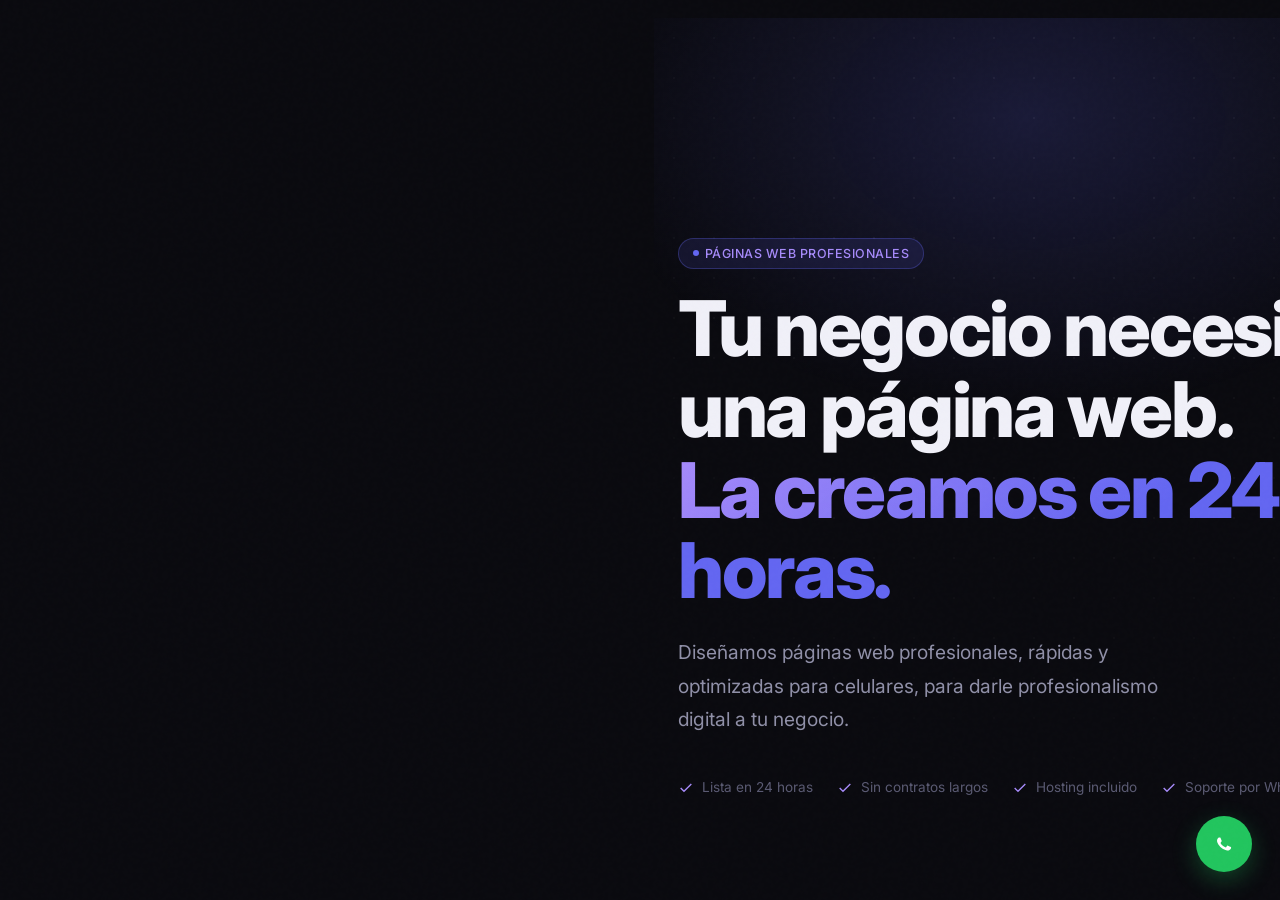
==== commit 7b39f309: "Update index.html" ====
--- a/index.html
+++ b/index.html
@@ -3,7 +3,7 @@
 <head>
   <meta charset="UTF-8" />
   <meta name="viewport" content="width=device-width, initial-scale=1.0" />
-  <title>WebLocal — Tu negocio en internet en 24 horas</title>
+  <title>WebLocal</title>
   <meta name="description" content="Creamos páginas web profesionales para negocios locales. Hosting, mantenimiento y WhatsApp incluido. Lista en 24 horas." />
 
   <link rel="preconnect" href="https://fonts.googleapis.com" />
@@ -28,12 +28,12 @@
 
         <ul class="navbar__links" role="list">
           <li><a href="#solucion">Servicio</a></li>
-          <li><a href="#problema">El problema</a></li>
+          <li><a href="#problema">¿El problema?</a></li>
           <li><a href="ejemplos.html">Ejemplos</a></li>
           <li><a href="#precios">Precios</a></li>
-          <li><a href="faq.html">FAQ</a></li>
+          <li><a href="faq.html">Preguntas Frecuentes</a></li>
         </ul>
-
+        <!--
         <div class="navbar__cta">
           <a href="#precios" class="btn btn--ghost">Ver planes</a>
           <a href="https://wa.me/5491100000000?text=Hola!%20Me%20interesa%20tener%20una%20página%20web%20para%20mi%20negocio." class="btn btn--whatsapp" target="_blank" rel="noopener">
@@ -53,14 +53,14 @@
       </div>
     </div>
   </nav>
-
+  -->
   <!-- Menú móvil -->
   <div class="mobile-menu" id="mobileMenu" role="dialog" aria-modal="true" aria-label="Menú de navegación">
     <a href="#solucion" class="mobile-link">Servicio</a>
-    <a href="#problema" class="mobile-link">El problema</a>
+    <a href="#problema" class="mobile-link">¿El problema?</a>
     <a href="ejemplos.html" class="mobile-link">Ejemplos</a>
     <a href="#precios" class="mobile-link">Precios</a>
-    <a href="faq.html" class="mobile-link">FAQ</a>
+    <a href="faq.html" class="mobile-link">Preguntas Frecuentes</a>
     <a href="https://wa.me/5491100000000?text=Hola!%20Me%20interesa%20tener%20una%20página%20web." class="btn btn--whatsapp" target="_blank" rel="noopener">Hablar por WhatsApp</a>
   </div>
 
@@ -77,7 +77,7 @@
 
         <div class="badge">
           <span class="dot" aria-hidden="true"></span>
-          Páginas web para negocios locales
+          Páginas web profesionales
         </div>
 
         <h1 class="hero__title">
@@ -87,7 +87,7 @@
         </h1>
 
         <p class="hero__subtitle">
-          Diseñamos páginas web profesionales, rápidas y optimizadas para celulares — para peluquerías, talleres, dentistas y más. Con hosting y mantenimiento incluidos.
+          Diseñamos páginas web profesionales, rápidas y optimizadas para celulares, para darle profesionalismo digital a tu negocio.
         </p>
 
         <!-- Indicadores de confianza -->
@@ -106,7 +106,7 @@
           </div>
           <div class="trust-item">
             <svg width="16" height="16" viewBox="0 0 24 24" fill="none" stroke="currentColor" stroke-width="2" aria-hidden="true"><polyline points="20 6 9 17 4 12"/></svg>
-            Soporte en español
+            Soporte por WhatsApp
           </div>
         </div>
 
@@ -192,7 +192,7 @@
             <div class="benefit-icon" aria-hidden="true">📲</div>
             <div class="benefit-text">
               <strong>Botón WhatsApp</strong>
-              <span>Contacto directo</span>
+              <span>Contacto directo con el cliente</span>
             </div>
           </div>
           <div class="benefit-item reveal reveal-delay-2" role="listitem">
@@ -233,7 +233,7 @@
           <div class="benefit-item reveal reveal-delay-3" role="listitem">
             <div class="benefit-icon" aria-hidden="true">💬</div>
             <div class="benefit-text">
-              <strong>Soporte en español</strong>
+              <strong>Soporte por WhatsApp</strong>
               <span>Siempre disponibles</span>
             </div>
           </div>
@@ -271,7 +271,7 @@
             <div class="pricing__plan-name">Plan Web Básico</div>
             <div class="pricing__price">
               <span class="pricing__currency">$</span>
-              <span class="pricing__amount">XX.XXX</span>
+              <span class="pricing__amount">4.000</span>
               <span class="pricing__period">/ mes</span>
             </div>
             <p class="pricing__desc">Precio en pesos argentinos · Sin costo de setup · Cancelá cuando quieras</p>
@@ -282,19 +282,25 @@
               <span class="feature-check" aria-hidden="true">
                 <svg viewBox="0 0 24 24" fill="none" stroke="currentColor" stroke-width="3"><polyline points="20 6 9 17 4 12"/></svg>
               </span>
-              Página web profesional y personalizada
-            </div>
-            <div class="pricing__feature" role="listitem">
-              <span class="feature-check" aria-hidden="true">
-                <svg viewBox="0 0 24 24" fill="none" stroke="currentColor" stroke-width="3"><polyline points="20 6 9 17 4 12"/></svg>
-              </span>
-              Hosting incluido (sin costos adicionales)
-            </div>
-            <div class="pricing__feature" role="listitem">
-              <span class="feature-check" aria-hidden="true">
-                <svg viewBox="0 0 24 24" fill="none" stroke="currentColor" stroke-width="3"><polyline points="20 6 9 17 4 12"/></svg>
-              </span>
-              Botón de WhatsApp directo
+              Web profesional en subdominio
+            </div>
+            <div class="pricing__feature" role="listitem">
+              <span class="feature-check" aria-hidden="true">
+                <svg viewBox="0 0 24 24" fill="none" stroke="currentColor" stroke-width="3"><polyline points="20 6 9 17 4 12"/></svg>
+              </span>
+              Hosting incluido
+            </div>
+            <div class="pricing__feature" role="listitem">
+              <span class="feature-check" aria-hidden="true">
+                <svg viewBox="0 0 24 24" fill="none" stroke="currentColor" stroke-width="3"><polyline points="20 6 9 17 4 12"/></svg>
+              </span>
+              Hosting incluido
+            </div>
+            <div class="pricing__feature" role="listitem">
+              <span class="feature-check" aria-hidden="true">
+                <svg viewBox="0 0 24 24" fill="none" stroke="currentColor" stroke-width="3"><polyline points="20 6 9 17 4 12"/></svg>
+              </span>
+              Certificado SSL
             </div>
             <div class="pricing__feature" role="listitem">
               <span class="feature-check" aria-hidden="true">
@@ -306,13 +312,13 @@
               <span class="feature-check" aria-hidden="true">
                 <svg viewBox="0 0 24 24" fill="none" stroke="currentColor" stroke-width="3"><polyline points="20 6 9 17 4 12"/></svg>
               </span>
-              Diseño 100% responsive para celulares
-            </div>
-            <div class="pricing__feature" role="listitem">
-              <span class="feature-check" aria-hidden="true">
-                <svg viewBox="0 0 24 24" fill="none" stroke="currentColor" stroke-width="3"><polyline points="20 6 9 17 4 12"/></svg>
-              </span>
-              Soporte en español por WhatsApp
+              Optimización SEO local
+            </div>
+            <div class="pricing__feature" role="listitem">
+              <span class="feature-check" aria-hidden="true">
+                <svg viewBox="0 0 24 24" fill="none" stroke="currentColor" stroke-width="3"><polyline points="20 6 9 17 4 12"/></svg>
+              </span>
+              Soporte por WhatsApp
             </div>
           </div>
 
@@ -328,13 +334,13 @@
         <div class="pricing__card pricing__card--featured reveal reveal-delay-2" aria-label="Plan Web Negocio">
           <div class="pricing__badge-top">Más popular</div>
           <div class="pricing__header">
-            <div class="pricing__plan-name">Plan Web Negocio</div>
+            <div class="pricing__plan-name">Plan Web PRO</div>
             <div class="pricing__price">
               <span class="pricing__currency">$</span>
-              <span class="pricing__amount">XX.XXX</span>
+              <span class="pricing__amount">7.000</span>
               <span class="pricing__period">/ mes</span>
             </div>
-            <p class="pricing__desc">Precio en pesos argentinos · Sin costo de setup · Cancelá cuando quieras</p>
+            <p class="pricing__desc">Precio en pesos argentinos · Sin costo de setup · Cancelá cuando quieras(mínimo 3 meses)</p>
           </div>
 
           <div class="pricing__features" role="list" aria-label="Características del plan negocio">
@@ -348,37 +354,37 @@
               <span class="feature-check" aria-hidden="true">
                 <svg viewBox="0 0 24 24" fill="none" stroke="currentColor" stroke-width="3"><polyline points="20 6 9 17 4 12"/></svg>
               </span>
-              Mantenimiento y actualizaciones incluidas
-            </div>
-            <div class="pricing__feature" role="listitem">
-              <span class="feature-check" aria-hidden="true">
-                <svg viewBox="0 0 24 24" fill="none" stroke="currentColor" stroke-width="3"><polyline points="20 6 9 17 4 12"/></svg>
-              </span>
-              Optimización SEO básica local
-            </div>
-            <div class="pricing__feature" role="listitem">
-              <span class="feature-check" aria-hidden="true">
-                <svg viewBox="0 0 24 24" fill="none" stroke="currentColor" stroke-width="3"><polyline points="20 6 9 17 4 12"/></svg>
-              </span>
-              Sección de testimonios de clientes
-            </div>
-            <div class="pricing__feature" role="listitem">
-              <span class="feature-check" aria-hidden="true">
-                <svg viewBox="0 0 24 24" fill="none" stroke="currentColor" stroke-width="3"><polyline points="20 6 9 17 4 12"/></svg>
-              </span>
-              Galería de fotos del negocio
-            </div>
-            <div class="pricing__feature" role="listitem">
-              <span class="feature-check" aria-hidden="true">
-                <svg viewBox="0 0 24 24" fill="none" stroke="currentColor" stroke-width="3"><polyline points="20 6 9 17 4 12"/></svg>
-              </span>
-              Prioridad en soporte y cambios
+              Dominio propio incluido 
+            </div>
+            <div class="pricing__feature" role="listitem">
+              <span class="feature-check" aria-hidden="true">
+                <svg viewBox="0 0 24 24" fill="none" stroke="currentColor" stroke-width="3"><polyline points="20 6 9 17 4 12"/></svg>
+              </span>
+              Secciones exclusivas
+            </div>
+            <div class="pricing__feature" role="listitem">
+              <span class="feature-check" aria-hidden="true">
+                <svg viewBox="0 0 24 24" fill="none" stroke="currentColor" stroke-width="3"><polyline points="20 6 9 17 4 12"/></svg>
+              </span>
+              Correo profesional - @tudominio.com.ar
+            </div>
+            <div class="pricing__feature" role="listitem">
+              <span class="feature-check" aria-hidden="true">
+                <svg viewBox="0 0 24 24" fill="none" stroke="currentColor" stroke-width="3"><polyline points="20 6 9 17 4 12"/></svg>
+              </span>
+              Mantenimiento premium
+            </div>
+            <div class="pricing__feature" role="listitem">
+              <span class="feature-check" aria-hidden="true">
+                <svg viewBox="0 0 24 24" fill="none" stroke="currentColor" stroke-width="3"><polyline points="20 6 9 17 4 12"/></svg>
+              </span>
+              Soporte por Whatsapp
             </div>
           </div>
 
           <div class="pricing__cta">
             <a href="https://wa.me/5491100000000?text=Hola!%20Quiero%20contratar%20el%20Plan%20Web%20Negocio." class="btn btn--primary btn--large" target="_blank" rel="noopener">
-              Quiero mi página web
+              Vamos por el PRO
               <svg viewBox="0 0 24 24" fill="none" stroke="currentColor" stroke-width="2" aria-hidden="true"><path d="M5 12h14"/><path d="m12 5 7 7-7 7"/></svg>
             </a>
           </div>
@@ -427,7 +433,7 @@
           <div class="footer__heading">Contacto</div>
           <ul class="footer__links" role="list">
             <li><a href="https://wa.me/5491100000000" target="_blank" rel="noopener">WhatsApp</a></li>
-            <li><a href="/cdn-cgi/l/email-protection#a1c9cecdc0e1d6c4c3cdcec2c0cd8fc2cecc8fc0d3"><span class="__cf_email__" data-cfemail="452d2a292405322027292a2624296b262a286b2437">[email&#160;protected]</span></a></li>
+            <li><a href="/cdn-cgi/l/email-protection#a1c9cecdc0e1d6c4c3cdcec2c0cd8fc2cecc8fc0d3"><span class="__cf_email__" data-cfemail="452d2a292405322027292a2624296b262a286b2437">info@weblocal.com.ar</span></a></li>
           </ul>
         </div>
 
@@ -450,4 +456,4 @@
   <a href="https://wa.me/5491100000000?text=Hola!%20Quiero%20info%20sobre%20una%20página%20web%20para%20mi%20negocio." class="wa-float" target="_blank" rel="noopener" aria-label="Contactar por WhatsApp">
     <svg viewBox="0 0 24 24" fill="white" aria-hidden="true">
       <path d="M17.472 14.382c-.297-.149-1.758-.867-2.03-.967-.273-.099-.471-.148-.67.15-.197.297-.767.966-.94 1.164-.173.199-.347.223-.644.075-.297-.15-1.255-.463-2.39-1.475-.883-.788-1.48-1.761-1.653-2.059-.173-.297-.018-.458.13-.606.134-.133.298-.347.446-.52.149-.174.198-.298.298-.497.099-.198.05-.371-.025-.52-.075-.149-.669-1.612-.916-2.207-.242-.579-.487-.5-.669-.51-.173-.008-.371-.01-.57-.01-.198 0-.52.074-.792.372-.272.297-1.04 1.016-1.04 2.479 0 1.462 1.065 2.875 1.213 3.074.149.198 2.096 3.2 5.077 4.487.709.306 1.262.489 1.694.625.712.227 1.36.195 1.871.118.571-.085 1.758-.719 2.006-1.413.248-.694.248-1.289.173-1.413-.074-.124-.272-.198-.57-.347z"/>
-      <path d="M12 0C5.373 0 0 5.373 0 12c0 2.127.558 4.122 1.532 5.851L.073 23.927a.5.5 0 0 0 .612.612l6.076-1.459A11.94 11.94 0 0 0 12 24c6.627 0 12-5.373 12-12S18.627 0 12 0zm0 21.818a9.793 9.793 0 0 1-5.006-1.374l-.36-.214-3.714.894.908-3.628-.234-.372A9.793 9.793 0 0 1 2.182 12C2.182 6.569 6.56+      <path d="M12 0C5.373 0 0 5.373 0 12c0 2.127.558 4.122 1.532 5.851L.073 23.927a.5.5 0 0 0 .612.612l6.076-1.459A11.94 11.94 0 0 0 12 24c6.627 0 12-5.373 12-12S18.627 0 12 0zm0 21.818a9.793 9.793 0 0 1-5.006-1.374l-.36-.214-3.714.894.908-3.628-.234-.372A9.793 9.793 0 0 1 2.182 12C2.182 6.569 6.56
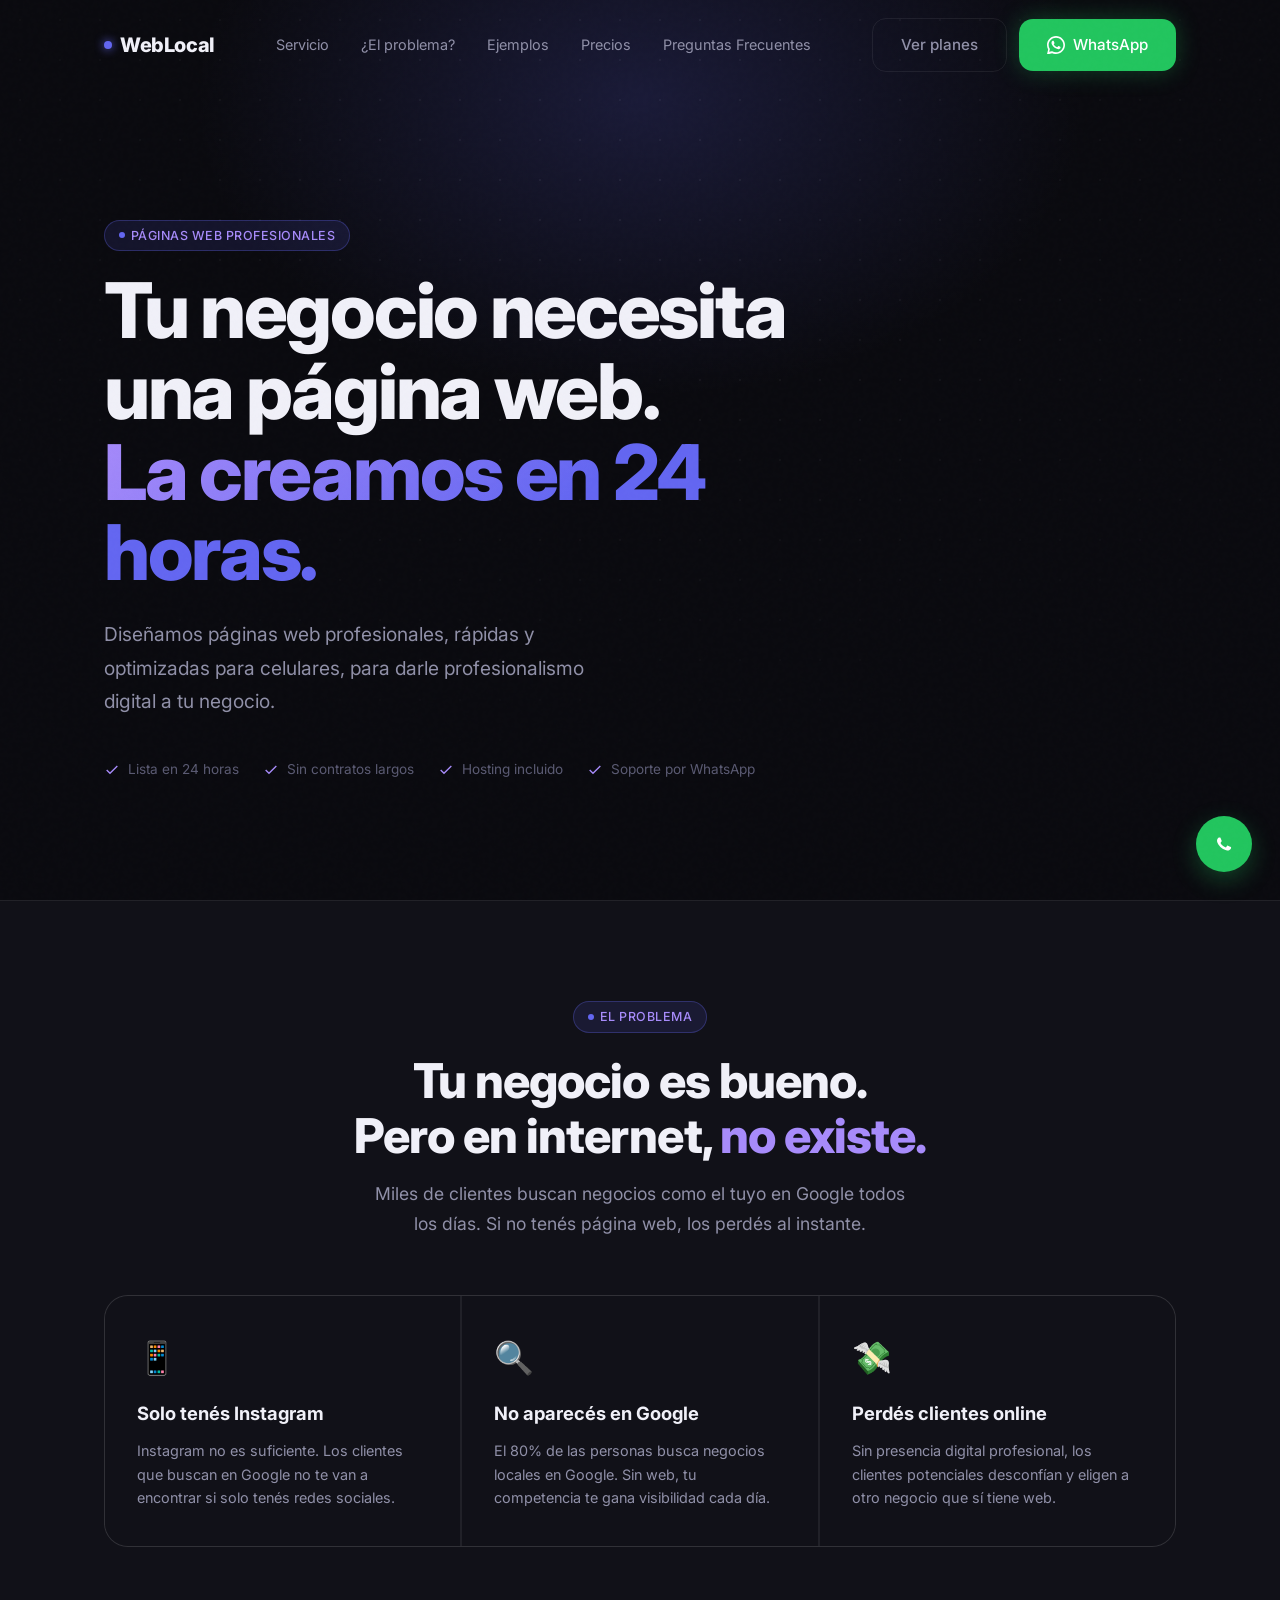
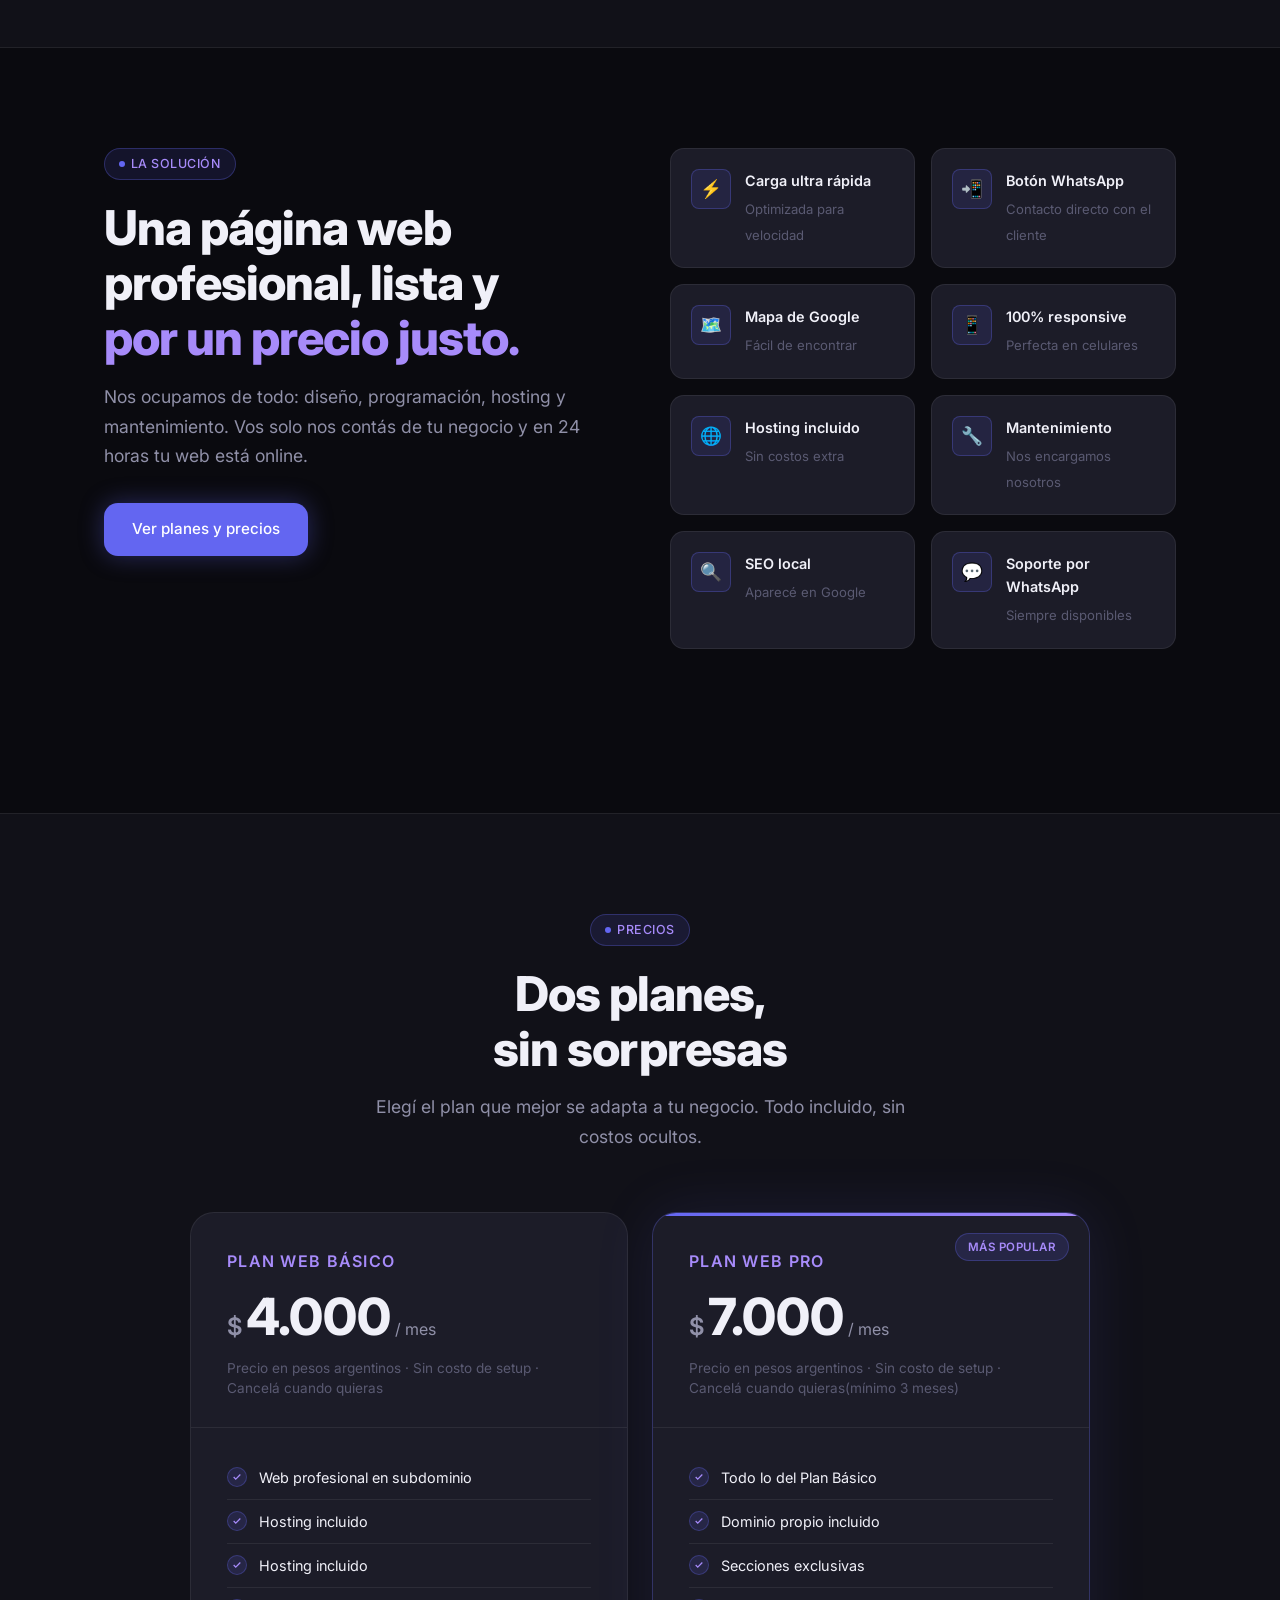
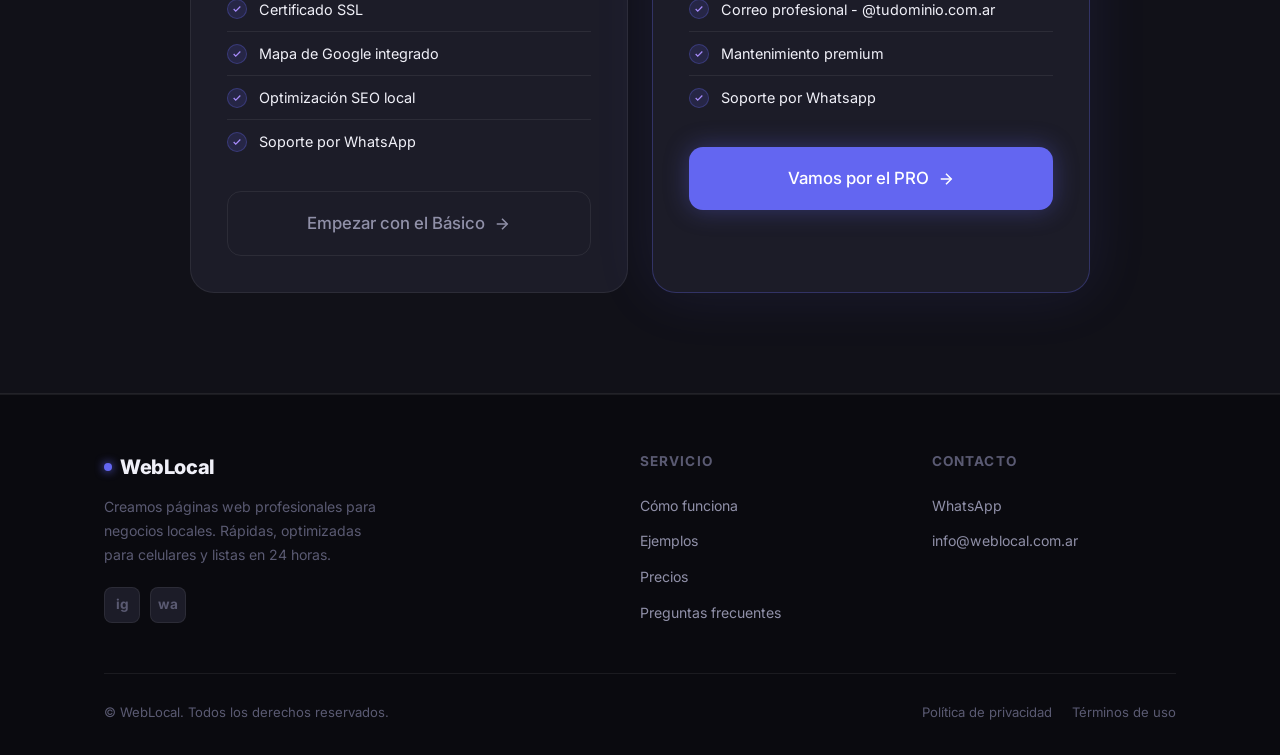
==== commit f434dbaa: "Update index.html" ====
--- a/index.html
+++ b/index.html
@@ -33,7 +33,7 @@
           <li><a href="#precios">Precios</a></li>
           <li><a href="faq.html">Preguntas Frecuentes</a></li>
         </ul>
-        <!--
+        
         <div class="navbar__cta">
           <a href="#precios" class="btn btn--ghost">Ver planes</a>
           <a href="https://wa.me/5491100000000?text=Hola!%20Me%20interesa%20tener%20una%20página%20web%20para%20mi%20negocio." class="btn btn--whatsapp" target="_blank" rel="noopener">
@@ -53,7 +53,7 @@
       </div>
     </div>
   </nav>
-  -->
+        
   <!-- Menú móvil -->
   <div class="mobile-menu" id="mobileMenu" role="dialog" aria-modal="true" aria-label="Menú de navegación">
     <a href="#solucion" class="mobile-link">Servicio</a>
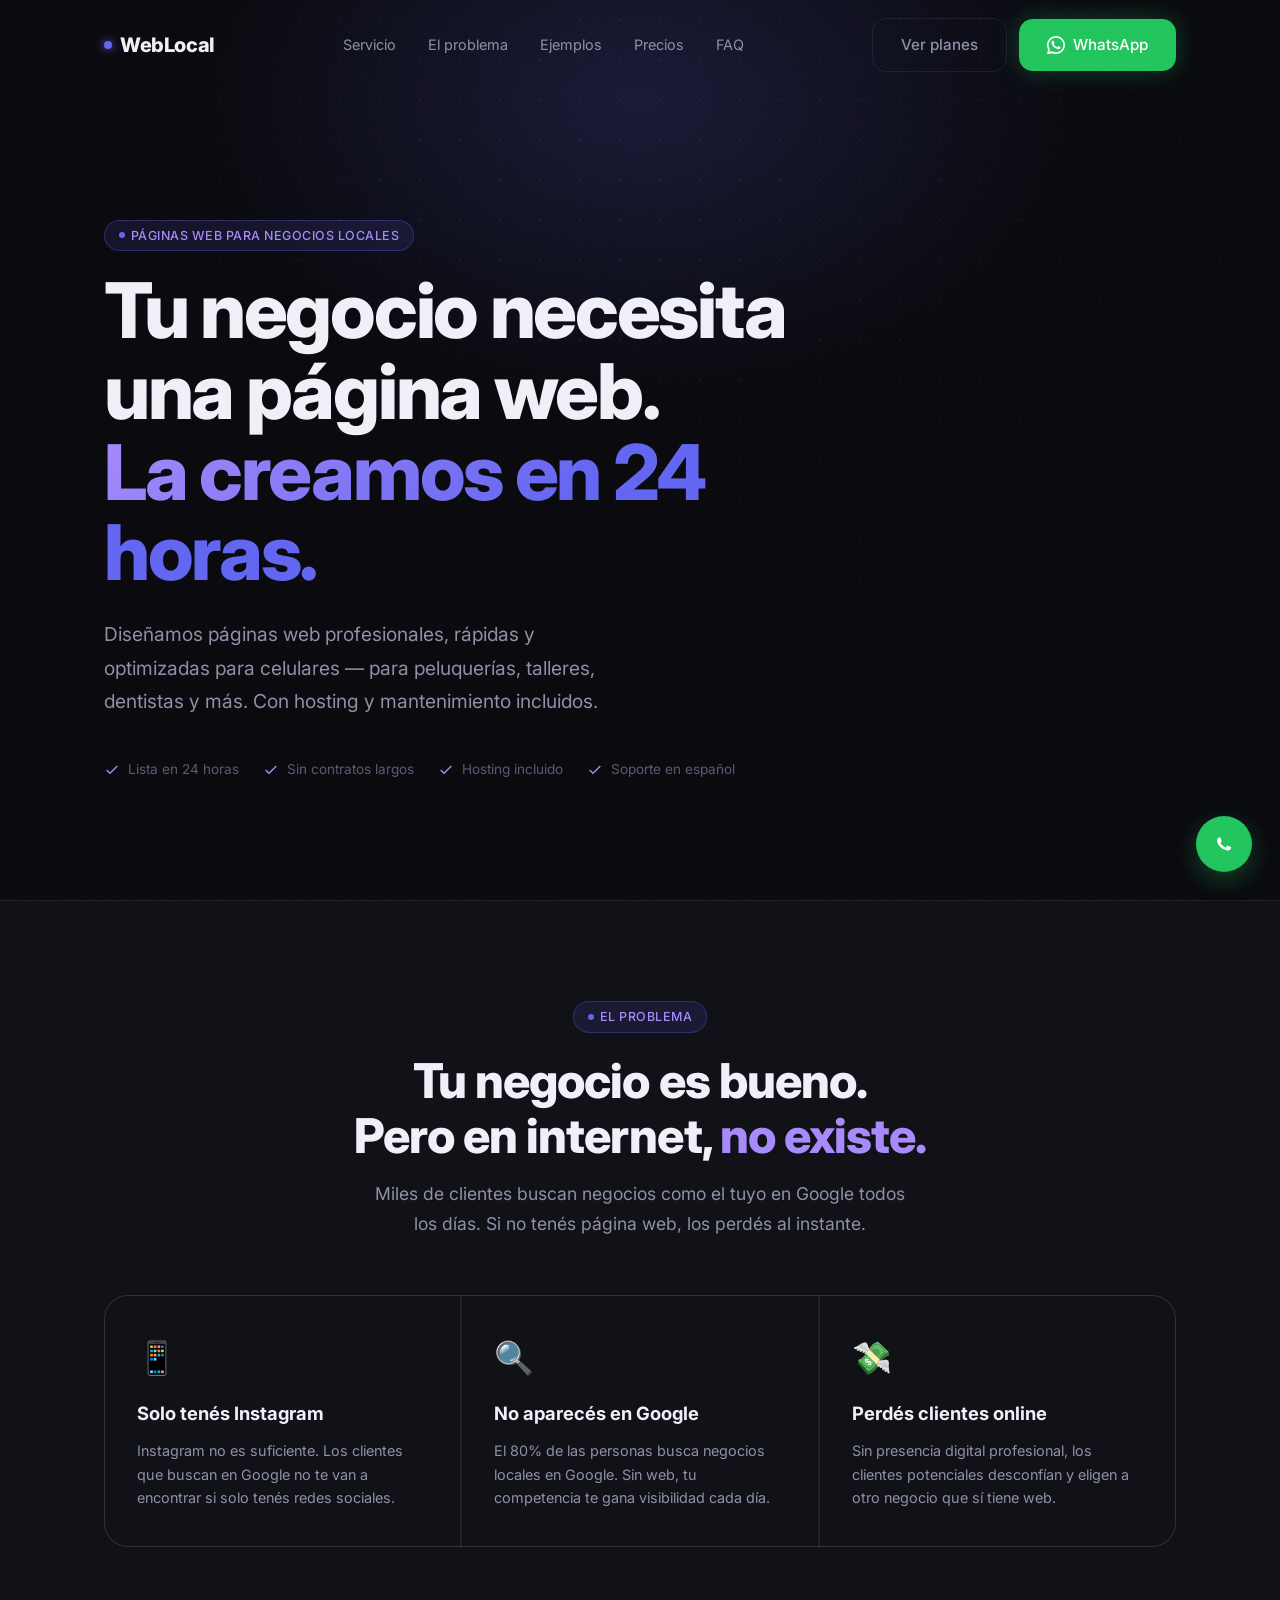
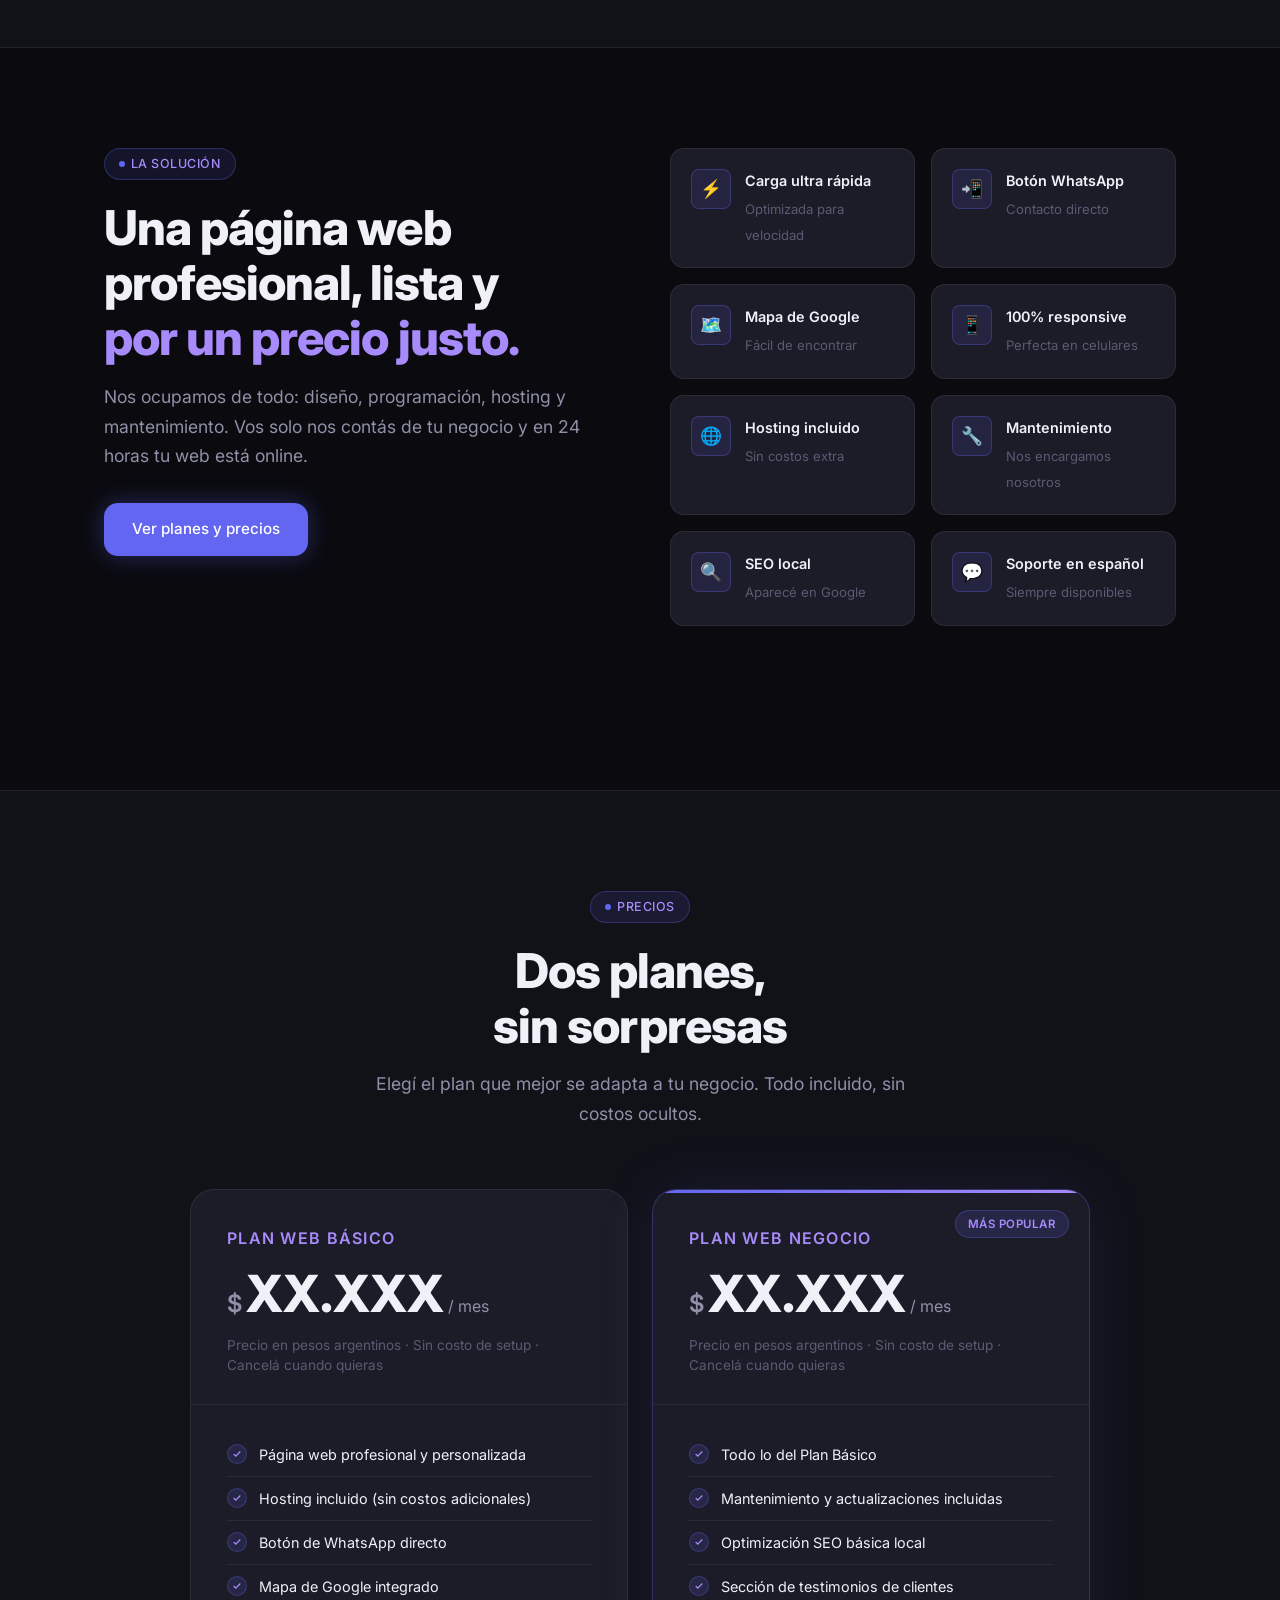
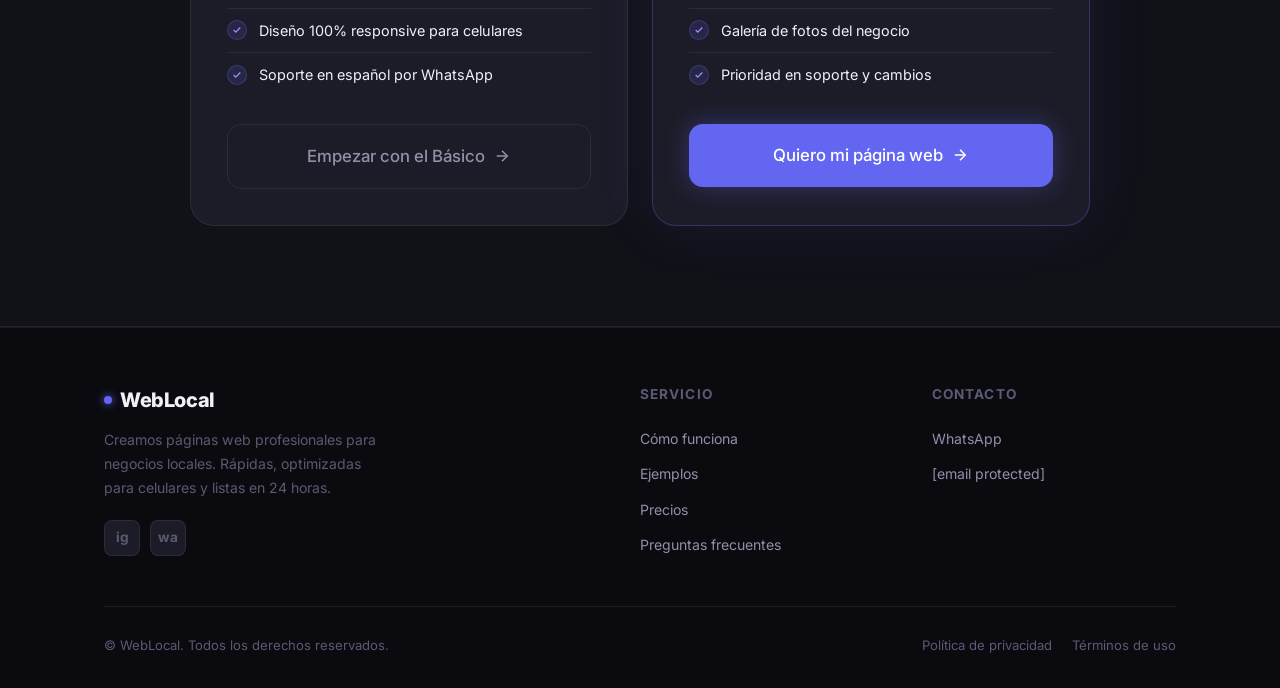
==== commit 2f5246f8: "Add files via upload" ====
--- a/index.html
+++ b/index.html
@@ -3,7 +3,7 @@
 <head>
   <meta charset="UTF-8" />
   <meta name="viewport" content="width=device-width, initial-scale=1.0" />
-  <title>WebLocal</title>
+  <title>WebLocal — Tu negocio en internet en 24 horas</title>
   <meta name="description" content="Creamos páginas web profesionales para negocios locales. Hosting, mantenimiento y WhatsApp incluido. Lista en 24 horas." />
 
   <link rel="preconnect" href="https://fonts.googleapis.com" />
@@ -28,12 +28,12 @@
 
         <ul class="navbar__links" role="list">
           <li><a href="#solucion">Servicio</a></li>
-          <li><a href="#problema">¿El problema?</a></li>
+          <li><a href="#problema">El problema</a></li>
           <li><a href="ejemplos.html">Ejemplos</a></li>
           <li><a href="#precios">Precios</a></li>
-          <li><a href="faq.html">Preguntas Frecuentes</a></li>
+          <li><a href="faq.html">FAQ</a></li>
         </ul>
-        
+
         <div class="navbar__cta">
           <a href="#precios" class="btn btn--ghost">Ver planes</a>
           <a href="https://wa.me/5491100000000?text=Hola!%20Me%20interesa%20tener%20una%20página%20web%20para%20mi%20negocio." class="btn btn--whatsapp" target="_blank" rel="noopener">
@@ -53,14 +53,14 @@
       </div>
     </div>
   </nav>
-        
+
   <!-- Menú móvil -->
   <div class="mobile-menu" id="mobileMenu" role="dialog" aria-modal="true" aria-label="Menú de navegación">
     <a href="#solucion" class="mobile-link">Servicio</a>
-    <a href="#problema" class="mobile-link">¿El problema?</a>
+    <a href="#problema" class="mobile-link">El problema</a>
     <a href="ejemplos.html" class="mobile-link">Ejemplos</a>
     <a href="#precios" class="mobile-link">Precios</a>
-    <a href="faq.html" class="mobile-link">Preguntas Frecuentes</a>
+    <a href="faq.html" class="mobile-link">FAQ</a>
     <a href="https://wa.me/5491100000000?text=Hola!%20Me%20interesa%20tener%20una%20página%20web." class="btn btn--whatsapp" target="_blank" rel="noopener">Hablar por WhatsApp</a>
   </div>
 
@@ -77,7 +77,7 @@
 
         <div class="badge">
           <span class="dot" aria-hidden="true"></span>
-          Páginas web profesionales
+          Páginas web para negocios locales
         </div>
 
         <h1 class="hero__title">
@@ -87,7 +87,7 @@
         </h1>
 
         <p class="hero__subtitle">
-          Diseñamos páginas web profesionales, rápidas y optimizadas para celulares, para darle profesionalismo digital a tu negocio.
+          Diseñamos páginas web profesionales, rápidas y optimizadas para celulares — para peluquerías, talleres, dentistas y más. Con hosting y mantenimiento incluidos.
         </p>
 
         <!-- Indicadores de confianza -->
@@ -106,7 +106,7 @@
           </div>
           <div class="trust-item">
             <svg width="16" height="16" viewBox="0 0 24 24" fill="none" stroke="currentColor" stroke-width="2" aria-hidden="true"><polyline points="20 6 9 17 4 12"/></svg>
-            Soporte por WhatsApp
+            Soporte en español
           </div>
         </div>
 
@@ -192,7 +192,7 @@
             <div class="benefit-icon" aria-hidden="true">📲</div>
             <div class="benefit-text">
               <strong>Botón WhatsApp</strong>
-              <span>Contacto directo con el cliente</span>
+              <span>Contacto directo</span>
             </div>
           </div>
           <div class="benefit-item reveal reveal-delay-2" role="listitem">
@@ -233,7 +233,7 @@
           <div class="benefit-item reveal reveal-delay-3" role="listitem">
             <div class="benefit-icon" aria-hidden="true">💬</div>
             <div class="benefit-text">
-              <strong>Soporte por WhatsApp</strong>
+              <strong>Soporte en español</strong>
               <span>Siempre disponibles</span>
             </div>
           </div>
@@ -271,7 +271,7 @@
             <div class="pricing__plan-name">Plan Web Básico</div>
             <div class="pricing__price">
               <span class="pricing__currency">$</span>
-              <span class="pricing__amount">4.000</span>
+              <span class="pricing__amount">XX.XXX</span>
               <span class="pricing__period">/ mes</span>
             </div>
             <p class="pricing__desc">Precio en pesos argentinos · Sin costo de setup · Cancelá cuando quieras</p>
@@ -282,25 +282,19 @@
               <span class="feature-check" aria-hidden="true">
                 <svg viewBox="0 0 24 24" fill="none" stroke="currentColor" stroke-width="3"><polyline points="20 6 9 17 4 12"/></svg>
               </span>
-              Web profesional en subdominio
-            </div>
-            <div class="pricing__feature" role="listitem">
-              <span class="feature-check" aria-hidden="true">
-                <svg viewBox="0 0 24 24" fill="none" stroke="currentColor" stroke-width="3"><polyline points="20 6 9 17 4 12"/></svg>
-              </span>
-              Hosting incluido
-            </div>
-            <div class="pricing__feature" role="listitem">
-              <span class="feature-check" aria-hidden="true">
-                <svg viewBox="0 0 24 24" fill="none" stroke="currentColor" stroke-width="3"><polyline points="20 6 9 17 4 12"/></svg>
-              </span>
-              Hosting incluido
-            </div>
-            <div class="pricing__feature" role="listitem">
-              <span class="feature-check" aria-hidden="true">
-                <svg viewBox="0 0 24 24" fill="none" stroke="currentColor" stroke-width="3"><polyline points="20 6 9 17 4 12"/></svg>
-              </span>
-              Certificado SSL
+              Página web profesional y personalizada
+            </div>
+            <div class="pricing__feature" role="listitem">
+              <span class="feature-check" aria-hidden="true">
+                <svg viewBox="0 0 24 24" fill="none" stroke="currentColor" stroke-width="3"><polyline points="20 6 9 17 4 12"/></svg>
+              </span>
+              Hosting incluido (sin costos adicionales)
+            </div>
+            <div class="pricing__feature" role="listitem">
+              <span class="feature-check" aria-hidden="true">
+                <svg viewBox="0 0 24 24" fill="none" stroke="currentColor" stroke-width="3"><polyline points="20 6 9 17 4 12"/></svg>
+              </span>
+              Botón de WhatsApp directo
             </div>
             <div class="pricing__feature" role="listitem">
               <span class="feature-check" aria-hidden="true">
@@ -312,13 +306,13 @@
               <span class="feature-check" aria-hidden="true">
                 <svg viewBox="0 0 24 24" fill="none" stroke="currentColor" stroke-width="3"><polyline points="20 6 9 17 4 12"/></svg>
               </span>
-              Optimización SEO local
-            </div>
-            <div class="pricing__feature" role="listitem">
-              <span class="feature-check" aria-hidden="true">
-                <svg viewBox="0 0 24 24" fill="none" stroke="currentColor" stroke-width="3"><polyline points="20 6 9 17 4 12"/></svg>
-              </span>
-              Soporte por WhatsApp
+              Diseño 100% responsive para celulares
+            </div>
+            <div class="pricing__feature" role="listitem">
+              <span class="feature-check" aria-hidden="true">
+                <svg viewBox="0 0 24 24" fill="none" stroke="currentColor" stroke-width="3"><polyline points="20 6 9 17 4 12"/></svg>
+              </span>
+              Soporte en español por WhatsApp
             </div>
           </div>
 
@@ -334,13 +328,13 @@
         <div class="pricing__card pricing__card--featured reveal reveal-delay-2" aria-label="Plan Web Negocio">
           <div class="pricing__badge-top">Más popular</div>
           <div class="pricing__header">
-            <div class="pricing__plan-name">Plan Web PRO</div>
+            <div class="pricing__plan-name">Plan Web Negocio</div>
             <div class="pricing__price">
               <span class="pricing__currency">$</span>
-              <span class="pricing__amount">7.000</span>
+              <span class="pricing__amount">XX.XXX</span>
               <span class="pricing__period">/ mes</span>
             </div>
-            <p class="pricing__desc">Precio en pesos argentinos · Sin costo de setup · Cancelá cuando quieras(mínimo 3 meses)</p>
+            <p class="pricing__desc">Precio en pesos argentinos · Sin costo de setup · Cancelá cuando quieras</p>
           </div>
 
           <div class="pricing__features" role="list" aria-label="Características del plan negocio">
@@ -354,37 +348,37 @@
               <span class="feature-check" aria-hidden="true">
                 <svg viewBox="0 0 24 24" fill="none" stroke="currentColor" stroke-width="3"><polyline points="20 6 9 17 4 12"/></svg>
               </span>
-              Dominio propio incluido 
-            </div>
-            <div class="pricing__feature" role="listitem">
-              <span class="feature-check" aria-hidden="true">
-                <svg viewBox="0 0 24 24" fill="none" stroke="currentColor" stroke-width="3"><polyline points="20 6 9 17 4 12"/></svg>
-              </span>
-              Secciones exclusivas
-            </div>
-            <div class="pricing__feature" role="listitem">
-              <span class="feature-check" aria-hidden="true">
-                <svg viewBox="0 0 24 24" fill="none" stroke="currentColor" stroke-width="3"><polyline points="20 6 9 17 4 12"/></svg>
-              </span>
-              Correo profesional - @tudominio.com.ar
-            </div>
-            <div class="pricing__feature" role="listitem">
-              <span class="feature-check" aria-hidden="true">
-                <svg viewBox="0 0 24 24" fill="none" stroke="currentColor" stroke-width="3"><polyline points="20 6 9 17 4 12"/></svg>
-              </span>
-              Mantenimiento premium
-            </div>
-            <div class="pricing__feature" role="listitem">
-              <span class="feature-check" aria-hidden="true">
-                <svg viewBox="0 0 24 24" fill="none" stroke="currentColor" stroke-width="3"><polyline points="20 6 9 17 4 12"/></svg>
-              </span>
-              Soporte por Whatsapp
+              Mantenimiento y actualizaciones incluidas
+            </div>
+            <div class="pricing__feature" role="listitem">
+              <span class="feature-check" aria-hidden="true">
+                <svg viewBox="0 0 24 24" fill="none" stroke="currentColor" stroke-width="3"><polyline points="20 6 9 17 4 12"/></svg>
+              </span>
+              Optimización SEO básica local
+            </div>
+            <div class="pricing__feature" role="listitem">
+              <span class="feature-check" aria-hidden="true">
+                <svg viewBox="0 0 24 24" fill="none" stroke="currentColor" stroke-width="3"><polyline points="20 6 9 17 4 12"/></svg>
+              </span>
+              Sección de testimonios de clientes
+            </div>
+            <div class="pricing__feature" role="listitem">
+              <span class="feature-check" aria-hidden="true">
+                <svg viewBox="0 0 24 24" fill="none" stroke="currentColor" stroke-width="3"><polyline points="20 6 9 17 4 12"/></svg>
+              </span>
+              Galería de fotos del negocio
+            </div>
+            <div class="pricing__feature" role="listitem">
+              <span class="feature-check" aria-hidden="true">
+                <svg viewBox="0 0 24 24" fill="none" stroke="currentColor" stroke-width="3"><polyline points="20 6 9 17 4 12"/></svg>
+              </span>
+              Prioridad en soporte y cambios
             </div>
           </div>
 
           <div class="pricing__cta">
             <a href="https://wa.me/5491100000000?text=Hola!%20Quiero%20contratar%20el%20Plan%20Web%20Negocio." class="btn btn--primary btn--large" target="_blank" rel="noopener">
-              Vamos por el PRO
+              Quiero mi página web
               <svg viewBox="0 0 24 24" fill="none" stroke="currentColor" stroke-width="2" aria-hidden="true"><path d="M5 12h14"/><path d="m12 5 7 7-7 7"/></svg>
             </a>
           </div>
@@ -433,7 +427,7 @@
           <div class="footer__heading">Contacto</div>
           <ul class="footer__links" role="list">
             <li><a href="https://wa.me/5491100000000" target="_blank" rel="noopener">WhatsApp</a></li>
-            <li><a href="/cdn-cgi/l/email-protection#a1c9cecdc0e1d6c4c3cdcec2c0cd8fc2cecc8fc0d3"><span class="__cf_email__" data-cfemail="452d2a292405322027292a2624296b262a286b2437">info@weblocal.com.ar</span></a></li>
+            <li><a href="/cdn-cgi/l/email-protection#a1c9cecdc0e1d6c4c3cdcec2c0cd8fc2cecc8fc0d3"><span class="__cf_email__" data-cfemail="452d2a292405322027292a2624296b262a286b2437">[email&#160;protected]</span></a></li>
           </ul>
         </div>
 
@@ -456,4 +450,4 @@
   <a href="https://wa.me/5491100000000?text=Hola!%20Quiero%20info%20sobre%20una%20página%20web%20para%20mi%20negocio." class="wa-float" target="_blank" rel="noopener" aria-label="Contactar por WhatsApp">
     <svg viewBox="0 0 24 24" fill="white" aria-hidden="true">
       <path d="M17.472 14.382c-.297-.149-1.758-.867-2.03-.967-.273-.099-.471-.148-.67.15-.197.297-.767.966-.94 1.164-.173.199-.347.223-.644.075-.297-.15-1.255-.463-2.39-1.475-.883-.788-1.48-1.761-1.653-2.059-.173-.297-.018-.458.13-.606.134-.133.298-.347.446-.52.149-.174.198-.298.298-.497.099-.198.05-.371-.025-.52-.075-.149-.669-1.612-.916-2.207-.242-.579-.487-.5-.669-.51-.173-.008-.371-.01-.57-.01-.198 0-.52.074-.792.372-.272.297-1.04 1.016-1.04 2.479 0 1.462 1.065 2.875 1.213 3.074.149.198 2.096 3.2 5.077 4.487.709.306 1.262.489 1.694.625.712.227 1.36.195 1.871.118.571-.085 1.758-.719 2.006-1.413.248-.694.248-1.289.173-1.413-.074-.124-.272-.198-.57-.347z"/>
-      <path d="M12 0C5.373 0 0 5.373 0 12c0 2.127.558 4.122 1.532 5.851L.073 23.927a.5.5 0 0 0 .612.612l6.076-1.459A11.94 11.94 0 0 0 12 24c6.627 0 12-5.373 12-12S18.627 0 12 0zm0 21.818a9.793 9.793 0 0 1-5.006-1.374l-.36-.214-3.714.894.908-3.628-.234-.372A9.793 9.793 0 0 1 2.182 12C2.182 6.569 6.56
+      <path d="M12 0C5.373 0 0 5.373 0 12c0 2.127.558 4.122 1.532 5.851L.073 23.927a.5.5 0 0 0 .612.612l6.076-1.459A11.94 11.94 0 0 0 12 24c6.627 0 12-5.373 12-12S18.627 0 12 0zm0 21.818a9.793 9.793 0 0 1-5.006-1.374l-.36-.214-3.714.894.908-3.628-.234-.372A9.793 9.793 0 0 1 2.182 12C2.182 6.569 6.56
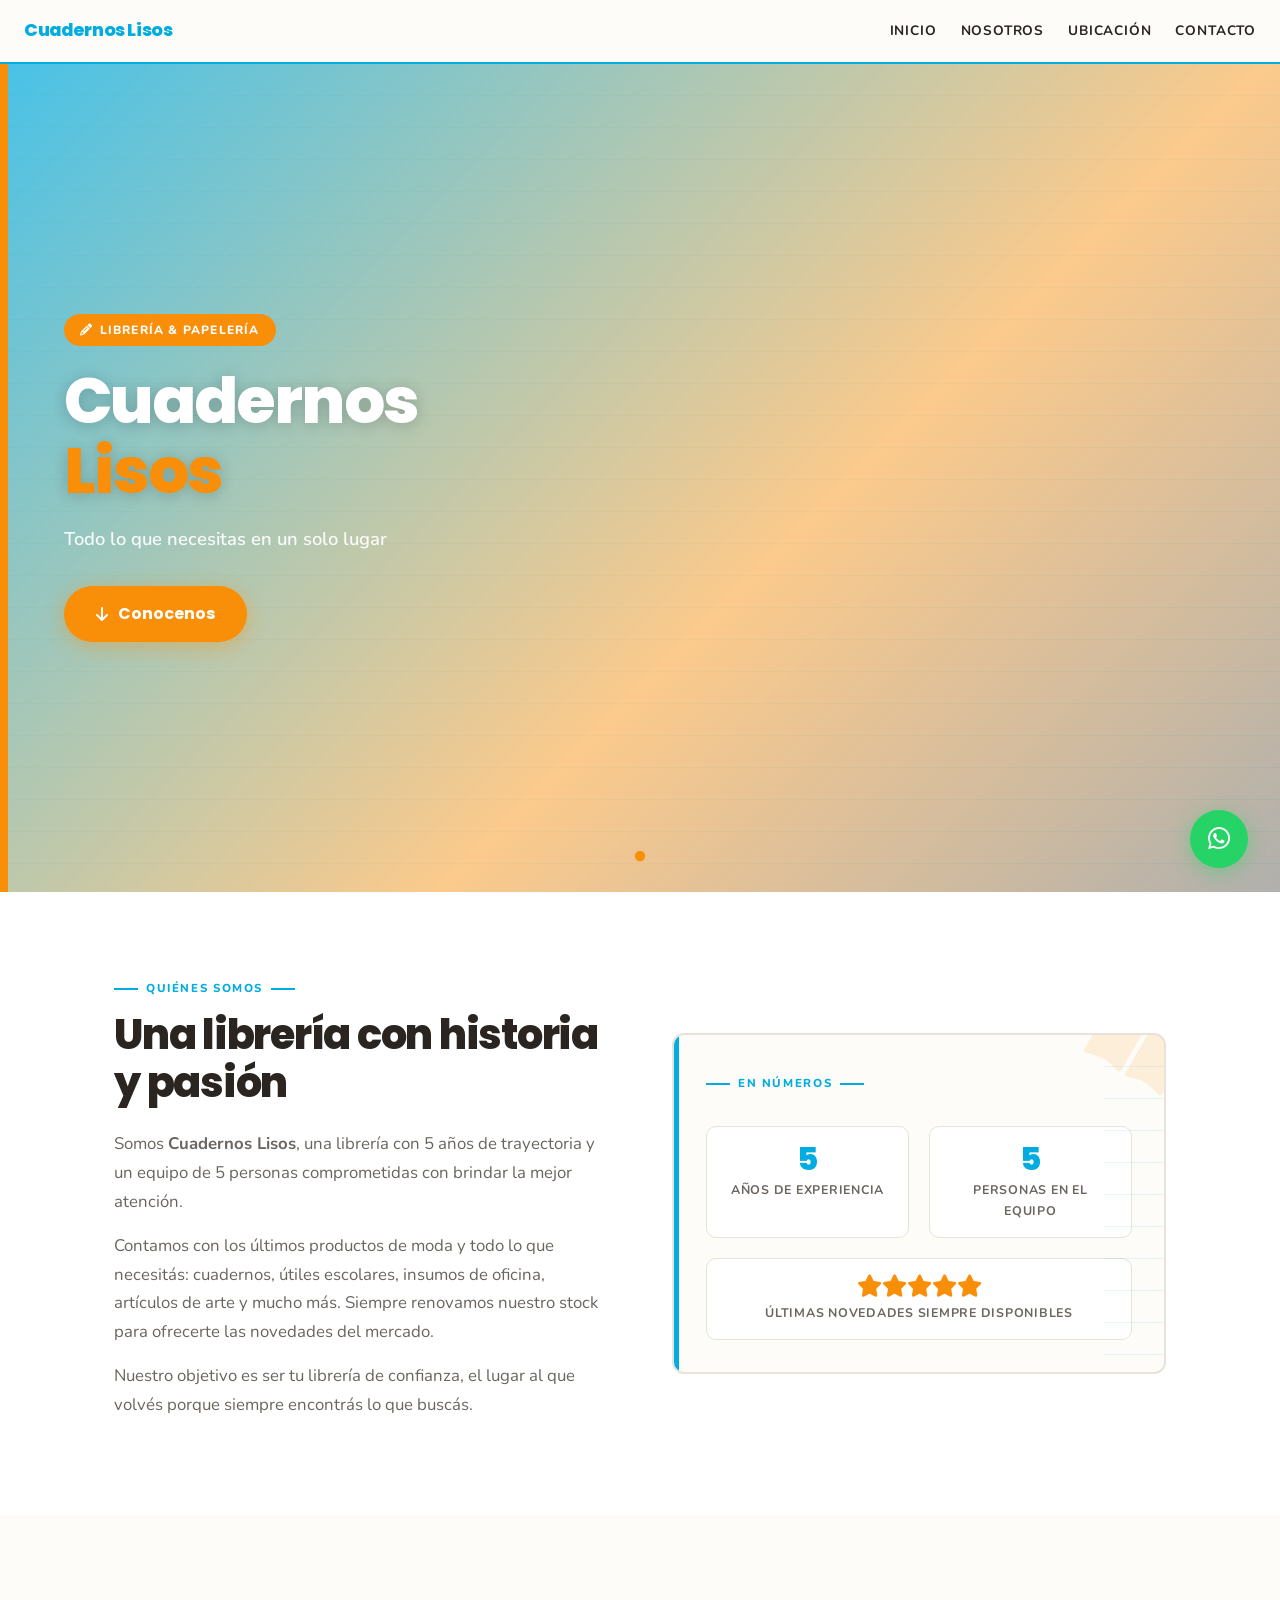
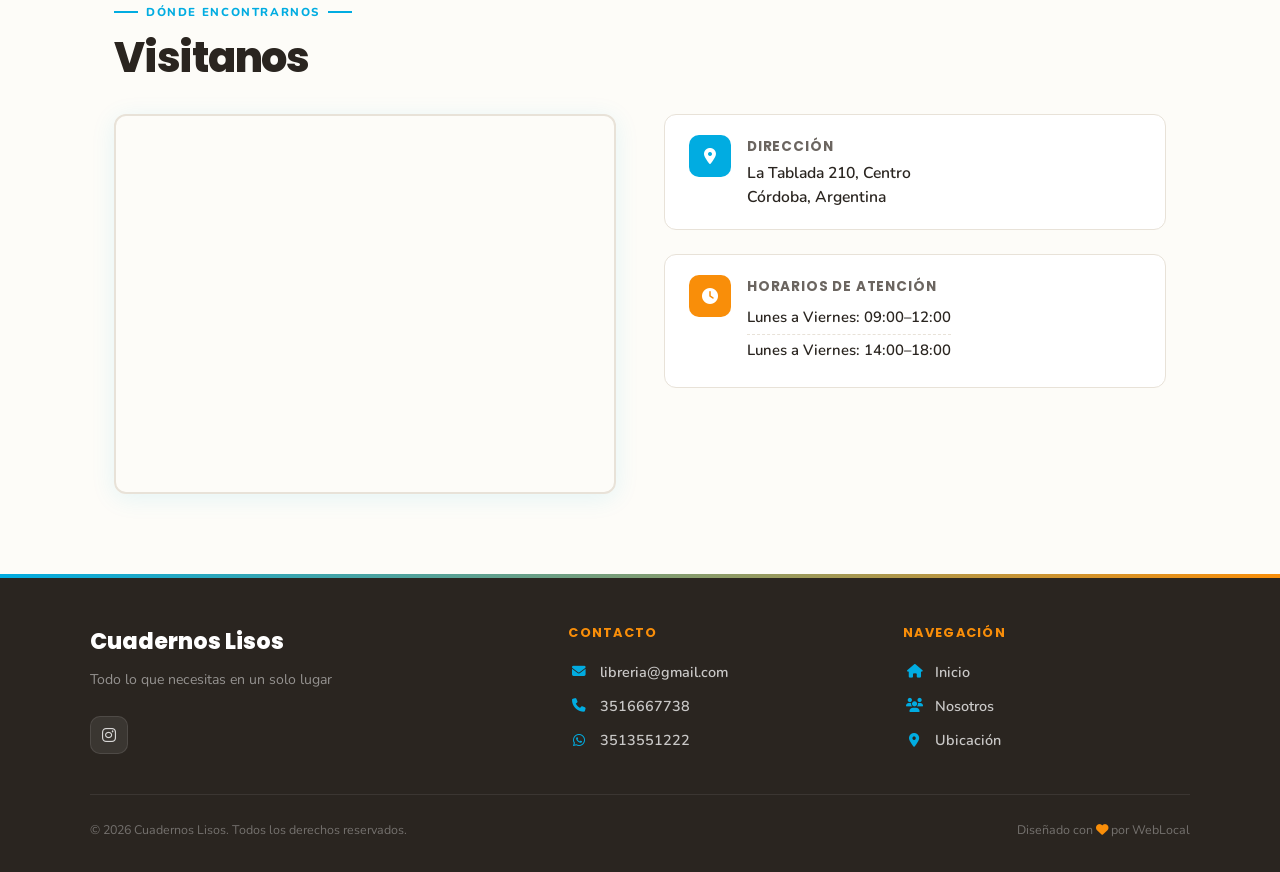
==== commit f6f51b36: "Add files via upload" ====
--- a/index.html
+++ b/index.html
@@ -1,453 +1,943 @@
 <!DOCTYPE html>
 <html lang="es">
 <head>
-  <meta charset="UTF-8" />
-  <meta name="viewport" content="width=device-width, initial-scale=1.0" />
-  <title>WebLocal — Tu negocio en internet en 24 horas</title>
-  <meta name="description" content="Creamos páginas web profesionales para negocios locales. Hosting, mantenimiento y WhatsApp incluido. Lista en 24 horas." />
-
-  <link rel="preconnect" href="https://fonts.googleapis.com" />
-  <link rel="preconnect" href="https://fonts.gstatic.com" crossorigin />
-  <link href="https://fonts.googleapis.com/css2?family=Inter:wght@300;400;500;600;700;800&display=swap" rel="stylesheet" />
-
-  <link rel="stylesheet" href="styles.css" />
+<meta charset="UTF-8">
+<meta name="viewport" content="width=device-width, initial-scale=1.0">
+<title>Cuadernos Lisos – Todo lo que necesitas en un solo lugar</title>
+<link rel="preconnect" href="https://fonts.googleapis.com">
+<link rel="preconnect" href="https://fonts.gstatic.com" crossorigin>
+<link href="https://fonts.googleapis.com/css2?family=Nunito:wght@400;600;700;800;900&family=Poppins:wght@500;600;700;800&display=swap" rel="stylesheet">
+<link rel="stylesheet" href="https://cdnjs.cloudflare.com/ajax/libs/font-awesome/6.5.0/css/all.min.css">
+<link rel="stylesheet" href="https://unpkg.com/leaflet@1.9.4/dist/leaflet.css">
+<script src="https://unpkg.com/leaflet@1.9.4/dist/leaflet.js"></script>
+<style>
+  :root {
+    --color-primary: #01ace1;
+    --color-secondary: #f98e09;
+    --color-text-on-primary: #ffffff;
+    --color-bg: #fdfcf8;
+    --color-surface: #ffffff;
+    --color-ink: #2a2520;
+    --color-ink-light: #6b6560;
+    --color-rule: #e8e2d8;
+    --font-title: 'Poppins', Georgia, serif;
+    --font-body: 'Nunito', Arial, sans-serif;
+    --radius: 12px;
+    --shadow: 0 4px 24px rgba(1,172,225,0.10);
+  }
+
+  *, *::before, *::after { box-sizing: border-box; margin: 0; padding: 0; }
+
+  html { scroll-behavior: smooth; }
+
+  body {
+    font-family: var(--font-body);
+    background: var(--color-bg);
+    color: var(--color-ink);
+    line-height: 1.7;
+    overflow-x: hidden;
+  }
+
+  /* ── NOTEBOOK PAPER TEXTURE ── */
+  body::before {
+    content: '';
+    position: fixed;
+    inset: 0;
+    background-image:
+      repeating-linear-gradient(
+        transparent,
+        transparent 31px,
+        rgba(1,172,225,0.06) 31px,
+        rgba(1,172,225,0.06) 32px
+      );
+    pointer-events: none;
+    z-index: 0;
+  }
+
+  /* ── NAV ── */
+  nav {
+    position: sticky;
+    top: 0;
+    z-index: 100;
+    background: rgba(253,252,248,0.92);
+    backdrop-filter: blur(12px);
+    border-bottom: 2px solid var(--color-primary);
+    padding: 0 1.5rem;
+    display: flex;
+    align-items: center;
+    justify-content: space-between;
+    height: 64px;
+  }
+
+  .nav-logo {
+    display: flex;
+    align-items: center;
+    gap: 0.75rem;
+    text-decoration: none;
+  }
+
+  .nav-logo img {
+    height: 40px;
+    width: 40px;
+    object-fit: contain;
+    border-radius: 8px;
+  }
+
+  .nav-logo-name {
+    font-family: var(--font-title);
+    font-weight: 800;
+    font-size: 1.1rem;
+    color: var(--color-primary);
+    letter-spacing: -0.02em;
+  }
+
+  .nav-links {
+    display: flex;
+    gap: 1.5rem;
+    list-style: none;
+  }
+
+  .nav-links a {
+    font-family: var(--font-body);
+    font-weight: 700;
+    font-size: 0.85rem;
+    color: var(--color-ink);
+    text-decoration: none;
+    text-transform: uppercase;
+    letter-spacing: 0.06em;
+    padding: 0.25rem 0;
+    border-bottom: 2px solid transparent;
+    transition: color 0.2s, border-color 0.2s;
+  }
+
+  .nav-links a:hover {
+    color: var(--color-primary);
+    border-color: var(--color-primary);
+  }
+
+  .nav-hamburger {
+    display: none;
+    flex-direction: column;
+    gap: 5px;
+    cursor: pointer;
+    padding: 4px;
+  }
+
+  .nav-hamburger span {
+    display: block;
+    width: 24px;
+    height: 2px;
+    background: var(--color-ink);
+    transition: all 0.3s;
+  }
+
+  /* ── HERO ── */
+  #hero {
+    position: relative;
+    min-height: 92vh;
+    display: flex;
+    align-items: center;
+    overflow: hidden;
+  }
+
+  .hero-slider {
+    position: absolute;
+    inset: 0;
+    z-index: 0;
+  }
+
+  .hero-slide {
+    position: absolute;
+    inset: 0;
+    background-size: cover;
+    background-position: center;
+    opacity: 0;
+    transition: opacity 1s ease;
+  }
+
+  .hero-slide.active { opacity: 1; }
+
+  .hero-slide::after {
+    content: '';
+    position: absolute;
+    inset: 0;
+    background: linear-gradient(
+      135deg,
+      rgba(1,172,225,0.72) 0%,
+      rgba(249,142,9,0.45) 60%,
+      rgba(0,0,0,0.3) 100%
+    );
+  }
+
+  .hero-content {
+    position: relative;
+    z-index: 2;
+    max-width: 700px;
+    padding: 2rem 2rem 2rem 5vw;
+  }
+
+  /* Decorative pencil lines */
+  .hero-deco {
+    position: absolute;
+    top: 0;
+    left: 0;
+    width: 8px;
+    height: 100%;
+    background: var(--color-secondary);
+    z-index: 3;
+  }
+
+  .hero-badge {
+    display: inline-block;
+    background: var(--color-secondary);
+    color: #fff;
+    font-family: var(--font-body);
+    font-weight: 800;
+    font-size: 0.75rem;
+    text-transform: uppercase;
+    letter-spacing: 0.1em;
+    padding: 0.35rem 1rem;
+    border-radius: 50px;
+    margin-bottom: 1.25rem;
+    animation: fadeUp 0.6s ease both;
+  }
+
+  .hero-title {
+    font-family: var(--font-title);
+    font-weight: 800;
+    font-size: clamp(2.4rem, 6vw, 4rem);
+    color: #fff;
+    line-height: 1.1;
+    letter-spacing: -0.03em;
+    margin-bottom: 1rem;
+    animation: fadeUp 0.7s 0.1s ease both;
+    text-shadow: 0 2px 16px rgba(0,0,0,0.2);
+  }
+
+  .hero-title span {
+    color: var(--color-secondary);
+  }
+
+  .hero-slogan {
+    font-size: 1.15rem;
+    color: rgba(255,255,255,0.92);
+    font-weight: 600;
+    margin-bottom: 2rem;
+    animation: fadeUp 0.8s 0.2s ease both;
+  }
+
+  .hero-cta {
+    display: inline-flex;
+    align-items: center;
+    gap: 0.6rem;
+    background: var(--color-secondary);
+    color: #fff;
+    font-family: var(--font-title);
+    font-weight: 700;
+    font-size: 1rem;
+    padding: 0.9rem 2rem;
+    border-radius: 50px;
+    text-decoration: none;
+    animation: fadeUp 0.9s 0.3s ease both;
+    transition: transform 0.2s, box-shadow 0.2s;
+    box-shadow: 0 4px 20px rgba(249,142,9,0.4);
+  }
+
+  .hero-cta:hover {
+    transform: translateY(-2px);
+    box-shadow: 0 8px 28px rgba(249,142,9,0.5);
+  }
+
+  .hero-dots {
+    position: absolute;
+    bottom: 2rem;
+    left: 50%;
+    transform: translateX(-50%);
+    display: flex;
+    gap: 8px;
+    z-index: 3;
+  }
+
+  .hero-dot {
+    width: 8px;
+    height: 8px;
+    border-radius: 50%;
+    background: rgba(255,255,255,0.4);
+    cursor: pointer;
+    border: none;
+    transition: background 0.3s, transform 0.3s;
+  }
+
+  .hero-dot.active {
+    background: var(--color-secondary);
+    transform: scale(1.3);
+  }
+
+  /* ── SECTIONS ── */
+  section { position: relative; z-index: 1; }
+
+  .section-inner {
+    max-width: 1100px;
+    margin: 0 auto;
+    padding: 5rem 1.5rem;
+  }
+
+  .section-label {
+    display: inline-flex;
+    align-items: center;
+    gap: 0.5rem;
+    font-family: var(--font-body);
+    font-weight: 800;
+    font-size: 0.72rem;
+    text-transform: uppercase;
+    letter-spacing: 0.14em;
+    color: var(--color-primary);
+    margin-bottom: 0.75rem;
+  }
+
+  .section-label::before, .section-label::after {
+    content: '';
+    display: block;
+    width: 24px;
+    height: 2px;
+    background: var(--color-primary);
+  }
+
+  .section-title {
+    font-family: var(--font-title);
+    font-weight: 800;
+    font-size: clamp(1.8rem, 4vw, 2.6rem);
+    color: var(--color-ink);
+    letter-spacing: -0.03em;
+    margin-bottom: 1.5rem;
+    line-height: 1.15;
+  }
+
+  /* ── NOSOTROS ── */
+  #nosotros { background: var(--color-surface); }
+
+  #nosotros .section-inner {
+    display: grid;
+    grid-template-columns: 1fr 1fr;
+    gap: 4rem;
+    align-items: center;
+  }
+
+  .nosotros-text p {
+    font-size: 1.05rem;
+    color: var(--color-ink-light);
+    margin-bottom: 1rem;
+  }
+
+  .nosotros-visual {
+    position: relative;
+  }
+
+  .nosotros-card {
+    background: var(--color-bg);
+    border: 2px solid var(--color-rule);
+    border-radius: var(--radius);
+    padding: 2rem;
+    position: relative;
+    overflow: hidden;
+  }
+
+  .nosotros-card::before {
+    content: '';
+    position: absolute;
+    top: 0;
+    left: 0;
+    width: 5px;
+    height: 100%;
+    background: var(--color-primary);
+    border-radius: 4px 0 0 4px;
+  }
+
+  /* Cuaderno decorativo */
+  .nosotros-card::after {
+    content: '';
+    position: absolute;
+    top: 0;
+    right: 0;
+    width: 60px;
+    height: 100%;
+    background: repeating-linear-gradient(
+      transparent,
+      transparent 31px,
+      rgba(1,172,225,0.1) 31px,
+      rgba(1,172,225,0.1) 32px
+    );
+  }
+
+  .stat-grid {
+    display: grid;
+    grid-template-columns: 1fr 1fr;
+    gap: 1.25rem;
+    margin-top: 1.5rem;
+  }
+
+  .stat-item {
+    text-align: center;
+    padding: 1rem;
+    background: var(--color-surface);
+    border-radius: 10px;
+    border: 1.5px solid var(--color-rule);
+  }
+
+  .stat-number {
+    font-family: var(--font-title);
+    font-weight: 800;
+    font-size: 2rem;
+    color: var(--color-primary);
+    line-height: 1;
+    display: block;
+  }
+
+  .stat-label {
+    font-size: 0.78rem;
+    font-weight: 700;
+    color: var(--color-ink-light);
+    text-transform: uppercase;
+    letter-spacing: 0.06em;
+    margin-top: 0.25rem;
+    display: block;
+  }
+
+  /* Pencil icon decoration */
+  .deco-pencil {
+    position: absolute;
+    top: -30px;
+    right: -20px;
+    font-size: 5rem;
+    color: var(--color-secondary);
+    opacity: 0.12;
+    transform: rotate(30deg);
+    pointer-events: none;
+  }
+
+  /* ── UBICACION ── */
+  #ubicacion {
+    background: var(--color-bg);
+  }
+
+  .ubicacion-grid {
+    display: grid;
+    grid-template-columns: 1fr 1fr;
+    gap: 3rem;
+    align-items: start;
+    margin-top: 2rem;
+  }
+
+  #map {
+    height: 380px;
+    border-radius: var(--radius);
+    border: 2px solid var(--color-rule);
+    overflow: hidden;
+    box-shadow: var(--shadow);
+  }
+
+  .ubicacion-info {
+    display: flex;
+    flex-direction: column;
+    gap: 1.5rem;
+  }
+
+  .info-card {
+    background: var(--color-surface);
+    border: 1.5px solid var(--color-rule);
+    border-radius: var(--radius);
+    padding: 1.25rem 1.5rem;
+    display: flex;
+    gap: 1rem;
+    align-items: flex-start;
+    transition: box-shadow 0.2s;
+  }
+
+  .info-card:hover {
+    box-shadow: var(--shadow);
+  }
+
+  .info-card-icon {
+    width: 42px;
+    height: 42px;
+    border-radius: 10px;
+    background: var(--color-primary);
+    color: var(--color-text-on-primary);
+    display: flex;
+    align-items: center;
+    justify-content: center;
+    font-size: 1rem;
+    flex-shrink: 0;
+  }
+
+  .info-card-title {
+    font-family: var(--font-title);
+    font-weight: 700;
+    font-size: 0.85rem;
+    text-transform: uppercase;
+    letter-spacing: 0.06em;
+    color: var(--color-ink-light);
+    margin-bottom: 0.25rem;
+  }
+
+  .info-card-text {
+    font-size: 0.98rem;
+    font-weight: 600;
+    color: var(--color-ink);
+    line-height: 1.5;
+  }
+
+  .horario-list {
+    list-style: none;
+  }
+
+  .horario-list li {
+    font-size: 0.93rem;
+    color: var(--color-ink);
+    font-weight: 600;
+    padding: 0.2rem 0;
+    border-bottom: 1px dashed var(--color-rule);
+  }
+
+  .horario-list li:last-child { border-bottom: none; }
+
+  /* ── FOOTER ── */
+  footer {
+    background: var(--color-ink);
+    color: rgba(255,255,255,0.85);
+    padding: 3rem 1.5rem 2rem;
+    position: relative;
+    overflow: hidden;
+  }
+
+  footer::before {
+    content: '';
+    position: absolute;
+    top: 0;
+    left: 0;
+    right: 0;
+    height: 4px;
+    background: linear-gradient(90deg, var(--color-primary), var(--color-secondary));
+  }
+
+  .footer-inner {
+    max-width: 1100px;
+    margin: 0 auto;
+    display: grid;
+    grid-template-columns: 1.5fr 1fr 1fr;
+    gap: 3rem;
+  }
+
+  .footer-brand-name {
+    font-family: var(--font-title);
+    font-weight: 800;
+    font-size: 1.4rem;
+    color: #fff;
+    margin-bottom: 0.5rem;
+  }
+
+  .footer-tagline {
+    font-size: 0.88rem;
+    color: rgba(255,255,255,0.5);
+    margin-bottom: 1.5rem;
+  }
+
+  .footer-social {
+    display: flex;
+    gap: 0.75rem;
+    flex-wrap: wrap;
+  }
+
+  .social-btn {
+    width: 38px;
+    height: 38px;
+    border-radius: 10px;
+    background: rgba(255,255,255,0.08);
+    color: rgba(255,255,255,0.8);
+    display: flex;
+    align-items: center;
+    justify-content: center;
+    text-decoration: none;
+    font-size: 1rem;
+    transition: background 0.2s, color 0.2s, transform 0.2s;
+    border: 1px solid rgba(255,255,255,0.1);
+  }
+
+  .social-btn:hover {
+    background: var(--color-primary);
+    color: #fff;
+    transform: translateY(-2px);
+  }
+
+  .footer-col-title {
+    font-family: var(--font-title);
+    font-weight: 700;
+    font-size: 0.8rem;
+    text-transform: uppercase;
+    letter-spacing: 0.1em;
+    color: var(--color-secondary);
+    margin-bottom: 1rem;
+  }
+
+  .footer-contact-list {
+    list-style: none;
+    display: flex;
+    flex-direction: column;
+    gap: 0.6rem;
+  }
+
+  .footer-contact-list a {
+    color: rgba(255,255,255,0.75);
+    text-decoration: none;
+    font-size: 0.9rem;
+    font-weight: 600;
+    display: flex;
+    align-items: center;
+    gap: 0.6rem;
+    transition: color 0.2s;
+  }
+
+  .footer-contact-list a:hover { color: var(--color-primary); }
+
+  .footer-contact-list .icon {
+    width: 22px;
+    text-align: center;
+    color: var(--color-primary);
+    font-size: 0.85rem;
+  }
+
+  .footer-bottom {
+    max-width: 1100px;
+    margin: 2.5rem auto 0;
+    padding-top: 1.5rem;
+    border-top: 1px solid rgba(255,255,255,0.08);
+    display: flex;
+    justify-content: space-between;
+    align-items: center;
+    flex-wrap: wrap;
+    gap: 0.5rem;
+  }
+
+  .footer-bottom p {
+    font-size: 0.78rem;
+    color: rgba(255,255,255,0.35);
+  }
+
+  /* ── WHATSAPP FLOAT ── */
+  .wa-float {
+    position: fixed;
+    bottom: 2rem;
+    right: 2rem;
+    z-index: 200;
+    width: 58px;
+    height: 58px;
+    border-radius: 50%;
+    background: #25d366;
+    color: #fff;
+    display: flex;
+    align-items: center;
+    justify-content: center;
+    font-size: 1.6rem;
+    text-decoration: none;
+    box-shadow: 0 4px 20px rgba(37,211,102,0.45);
+    transition: transform 0.2s, box-shadow 0.2s;
+    animation: pulse-wa 2.5s ease infinite;
+  }
+
+  .wa-float:hover {
+    transform: scale(1.1);
+    box-shadow: 0 8px 28px rgba(37,211,102,0.55);
+    animation: none;
+  }
+
+  /* ── DIVIDERS ── */
+  .section-divider {
+    display: flex;
+    align-items: center;
+    gap: 1rem;
+    margin: 0 auto 3rem;
+    max-width: 200px;
+  }
+
+  .section-divider::before,
+  .section-divider::after {
+    content: '';
+    flex: 1;
+    height: 2px;
+    background: var(--color-rule);
+  }
+
+  .section-divider i {
+    color: var(--color-secondary);
+    font-size: 1.1rem;
+  }
+
+  /* ── ANIMATIONS ── */
+  @keyframes fadeUp {
+    from { opacity: 0; transform: translateY(20px); }
+    to   { opacity: 1; transform: translateY(0); }
+  }
+
+  @keyframes pulse-wa {
+    0%, 100% { box-shadow: 0 4px 20px rgba(37,211,102,0.45); }
+    50%       { box-shadow: 0 4px 32px rgba(37,211,102,0.7); }
+  }
+
+  /* ── RESPONSIVE ── */
+  @media (max-width: 768px) {
+    .nav-links { display: none; flex-direction: column; position: absolute; top: 64px; left: 0; right: 0; background: var(--color-bg); border-bottom: 2px solid var(--color-primary); padding: 1rem 1.5rem; gap: 1rem; }
+    .nav-links.open { display: flex; }
+    .nav-hamburger { display: flex; }
+
+    #nosotros .section-inner { grid-template-columns: 1fr; gap: 2rem; }
+    .nosotros-visual { order: -1; }
+
+    .ubicacion-grid { grid-template-columns: 1fr; }
+    #map { height: 280px; }
+
+    .footer-inner { grid-template-columns: 1fr; gap: 2rem; }
+    .footer-bottom { flex-direction: column; text-align: center; }
+
+    .hero-content { padding: 2rem 1.5rem; }
+    .hero-deco { display: none; }
+
+    .stat-grid { grid-template-columns: 1fr 1fr; }
+  }
+
+  @media (max-width: 480px) {
+    .stat-grid { grid-template-columns: 1fr; }
+  }
+</style>
 </head>
 <body>
 
-  <!-- ============================================
-       NAVBAR
-  ============================================= -->
-  <nav class="navbar" id="navbar" role="navigation" aria-label="Navegación principal">
-    <div class="container">
-      <div class="navbar__inner">
-
-        <a href="index.html" class="navbar__logo" aria-label="WebLocal - Inicio">
-          <span class="navbar__logo-dot"></span>
-          WebLocal
-        </a>
-
-        <ul class="navbar__links" role="list">
-          <li><a href="#solucion">Servicio</a></li>
-          <li><a href="#problema">El problema</a></li>
-          <li><a href="ejemplos.html">Ejemplos</a></li>
-          <li><a href="#precios">Precios</a></li>
-          <li><a href="faq.html">FAQ</a></li>
-        </ul>
-
-        <div class="navbar__cta">
-          <a href="#precios" class="btn btn--ghost">Ver planes</a>
-          <a href="https://wa.me/5491100000000?text=Hola!%20Me%20interesa%20tener%20una%20página%20web%20para%20mi%20negocio." class="btn btn--whatsapp" target="_blank" rel="noopener">
-            <svg viewBox="0 0 24 24" fill="currentColor" aria-hidden="true">
-              <path d="M17.472 14.382c-.297-.149-1.758-.867-2.03-.967-.273-.099-.471-.148-.67.15-.197.297-.767.966-.94 1.164-.173.199-.347.223-.644.075-.297-.15-1.255-.463-2.39-1.475-.883-.788-1.48-1.761-1.653-2.059-.173-.297-.018-.458.13-.606.134-.133.298-.347.446-.52.149-.174.198-.298.298-.497.099-.198.05-.371-.025-.52-.075-.149-.669-1.612-.916-2.207-.242-.579-.487-.5-.669-.51-.173-.008-.371-.01-.57-.01-.198 0-.52.074-.792.372-.272.297-1.04 1.016-1.04 2.479 0 1.462 1.065 2.875 1.213 3.074.149.198 2.096 3.2 5.077 4.487.709.306 1.262.489 1.694.625.712.227 1.36.195 1.871.118.571-.085 1.758-.719 2.006-1.413.248-.694.248-1.289.173-1.413-.074-.124-.272-.198-.57-.347z"/>
-              <path d="M12 0C5.373 0 0 5.373 0 12c0 2.127.558 4.122 1.532 5.851L.073 23.927a.5.5 0 0 0 .612.612l6.076-1.459A11.94 11.94 0 0 0 12 24c6.627 0 12-5.373 12-12S18.627 0 12 0zm0 21.818a9.793 9.793 0 0 1-5.006-1.374l-.36-.214-3.714.894.908-3.628-.234-.372A9.793 9.793 0 0 1 2.182 12C2.182 6.569 6.569 2.182 12 2.182S21.818 6.569 21.818 12 17.431 21.818 12 21.818z"/>
-            </svg>
-            WhatsApp
-          </a>
-        </div>
-
-        <button class="navbar__hamburger" id="hamburger" aria-label="Abrir menú" aria-expanded="false">
-          <span></span>
-          <span></span>
-          <span></span>
-        </button>
-      </div>
+<!-- NAV -->
+<nav>
+  <a href="#" class="nav-logo">
+    <img src="https://weblocal.com.ar/uploads/clientes/Cuadernos_Lisos_3513551222/logo_1775142912_8784.jpg" alt="Logo Cuadernos Lisos" onerror="this.style.display='none'">
+    <span class="nav-logo-name">Cuadernos Lisos</span>
+  </a>
+  <ul class="nav-links" id="navLinks">
+    <li><a href="#hero">Inicio</a></li>
+    <li><a href="#nosotros">Nosotros</a></li>
+    <li><a href="#ubicacion">Ubicación</a></li>
+    <li><a href="#footer">Contacto</a></li>
+  </ul>
+  <div class="nav-hamburger" id="hamburger" onclick="toggleMenu()">
+    <span></span><span></span><span></span>
+  </div>
+</nav>
+
+<!-- HERO -->
+<section id="hero">
+  <div class="hero-deco"></div>
+  <div class="hero-slider" id="heroSlider">
+    <div class="hero-slide active" style="background-image: url('https://weblocal.com.ar/uploads/clientes/Cuadernos_Lisos_3513551222/banner_1_1775142912_9532.jpg')"></div>
+  </div>
+  <div class="hero-content">
+    <span class="hero-badge"><i class="fas fa-pencil-alt" style="margin-right:0.4rem"></i>Librería & Papelería</span>
+    <h1 class="hero-title">Cuadernos<br><span>Lisos</span></h1>
+    <p class="hero-slogan">Todo lo que necesitas en un solo lugar</p>
+    <a href="#nosotros" class="hero-cta">
+      <i class="fas fa-arrow-down"></i> Conocenos
+    </a>
+  </div>
+  <div class="hero-dots" id="heroDots">
+    <button class="hero-dot active" onclick="goToSlide(0)"></button>
+  </div>
+</section>
+
+<!-- NOSOTROS -->
+<section id="nosotros">
+  <div class="section-inner">
+    <div class="nosotros-text">
+      <div class="section-label">Quiénes somos</div>
+      <h2 class="section-title">Una librería con historia y pasión</h2>
+      <p>
+        Somos <strong>Cuadernos Lisos</strong>, una librería con 5 años de trayectoria y un equipo de 5 personas comprometidas con brindar la mejor atención.
+      </p>
+      <p>
+        Contamos con los últimos productos de moda y todo lo que necesitás: cuadernos, útiles escolares, insumos de oficina, artículos de arte y mucho más. Siempre renovamos nuestro stock para ofrecerte las novedades del mercado.
+      </p>
+      <p>
+        Nuestro objetivo es ser tu librería de confianza, el lugar al que volvés porque siempre encontrás lo que buscás.
+      </p>
     </div>
-  </nav>
-
-  <!-- Menú móvil -->
-  <div class="mobile-menu" id="mobileMenu" role="dialog" aria-modal="true" aria-label="Menú de navegación">
-    <a href="#solucion" class="mobile-link">Servicio</a>
-    <a href="#problema" class="mobile-link">El problema</a>
-    <a href="ejemplos.html" class="mobile-link">Ejemplos</a>
-    <a href="#precios" class="mobile-link">Precios</a>
-    <a href="faq.html" class="mobile-link">FAQ</a>
-    <a href="https://wa.me/5491100000000?text=Hola!%20Me%20interesa%20tener%20una%20página%20web." class="btn btn--whatsapp" target="_blank" rel="noopener">Hablar por WhatsApp</a>
-  </div>
-
-
-  <!-- ============================================
-       HERO
-  ============================================= -->
-  <main>
-  <section class="hero" id="inicio" aria-label="Sección principal">
-    <div class="hero__grid" aria-hidden="true"></div>
-
-    <div class="container">
-      <div class="hero__content">
-
-        <div class="badge">
-          <span class="dot" aria-hidden="true"></span>
-          Páginas web para negocios locales
-        </div>
-
-        <h1 class="hero__title">
-          Tu negocio necesita<br />
-          una página web.<br />
-          <em>La creamos en 24 horas.</em>
-        </h1>
-
-        <p class="hero__subtitle">
-          Diseñamos páginas web profesionales, rápidas y optimizadas para celulares — para peluquerías, talleres, dentistas y más. Con hosting y mantenimiento incluidos.
-        </p>
-
-        <!-- Indicadores de confianza -->
-        <div class="hero__trust">
-          <div class="trust-item">
-            <svg width="16" height="16" viewBox="0 0 24 24" fill="none" stroke="currentColor" stroke-width="2" aria-hidden="true"><polyline points="20 6 9 17 4 12"/></svg>
-            Lista en 24 horas
+    <div class="nosotros-visual">
+      <div class="nosotros-card">
+        <i class="fas fa-book-open deco-pencil"></i>
+        <div class="section-label" style="margin-bottom:0.5rem">En números</div>
+        <div class="stat-grid">
+          <div class="stat-item">
+            <span class="stat-number">5</span>
+            <span class="stat-label">Años de experiencia</span>
           </div>
-          <div class="trust-item">
-            <svg width="16" height="16" viewBox="0 0 24 24" fill="none" stroke="currentColor" stroke-width="2" aria-hidden="true"><polyline points="20 6 9 17 4 12"/></svg>
-            Sin contratos largos
+          <div class="stat-item">
+            <span class="stat-number">5</span>
+            <span class="stat-label">Personas en el equipo</span>
           </div>
-          <div class="trust-item">
-            <svg width="16" height="16" viewBox="0 0 24 24" fill="none" stroke="currentColor" stroke-width="2" aria-hidden="true"><polyline points="20 6 9 17 4 12"/></svg>
-            Hosting incluido
+          <div class="stat-item" style="grid-column: span 2;">
+            <span class="stat-number" style="font-size:1.4rem; color: var(--color-secondary);">
+              <i class="fas fa-star"></i><i class="fas fa-star"></i><i class="fas fa-star"></i><i class="fas fa-star"></i><i class="fas fa-star"></i>
+            </span>
+            <span class="stat-label">Últimas novedades siempre disponibles</span>
           </div>
-          <div class="trust-item">
-            <svg width="16" height="16" viewBox="0 0 24 24" fill="none" stroke="currentColor" stroke-width="2" aria-hidden="true"><polyline points="20 6 9 17 4 12"/></svg>
-            Soporte en español
-          </div>
-        </div>
-
-      </div>
-    </div>
-  </section>
-
-
-  <!-- ============================================
-       SECCIÓN PROBLEMA
-  ============================================= -->
-  <section class="section problem" id="problema" aria-labelledby="problema-titulo">
-    <div class="container">
-      <div class="text-center">
-        <div class="badge reveal">
-          <span class="dot" aria-hidden="true"></span>
-          El problema
-        </div>
-        <h2 class="section-title reveal reveal-delay-1" id="problema-titulo">
-          Tu negocio es bueno.<br />
-          Pero en internet, <span class="text-accent">no existe.</span>
-        </h2>
-        <p class="section-subtitle reveal reveal-delay-2 mx-auto">
-          Miles de clientes buscan negocios como el tuyo en Google todos los días. Si no tenés página web, los perdés al instante.
-        </p>
-      </div>
-
-      <div class="problem__grid" role="list">
-        <div class="problem__card reveal reveal-delay-1" role="listitem">
-          <div class="problem__icon" aria-hidden="true">📱</div>
-          <h3 class="problem__title">Solo tenés Instagram</h3>
-          <p class="problem__text">Instagram no es suficiente. Los clientes que buscan en Google no te van a encontrar si solo tenés redes sociales.</p>
-        </div>
-        <div class="problem__card reveal reveal-delay-2" role="listitem">
-          <div class="problem__icon" aria-hidden="true">🔍</div>
-          <h3 class="problem__title">No aparecés en Google</h3>
-          <p class="problem__text">El 80% de las personas busca negocios locales en Google. Sin web, tu competencia te gana visibilidad cada día.</p>
-        </div>
-        <div class="problem__card reveal reveal-delay-3" role="listitem">
-          <div class="problem__icon" aria-hidden="true">💸</div>
-          <h3 class="problem__title">Perdés clientes online</h3>
-          <p class="problem__text">Sin presencia digital profesional, los clientes potenciales desconfían y eligen a otro negocio que sí tiene web.</p>
         </div>
       </div>
     </div>
-  </section>
-
-
-  <!-- ============================================
-       SECCIÓN SOLUCIÓN
-  ============================================= -->
-  <section class="section" id="solucion" aria-labelledby="solucion-titulo">
-    <div class="container">
-
-      <div class="solution__header">
-        <div>
-          <div class="badge reveal">
-            <span class="dot" aria-hidden="true"></span>
-            La solución
-          </div>
-          <h2 class="section-title reveal reveal-delay-1" id="solucion-titulo">
-            Una página web<br />
-            profesional, lista y<br />
-            <span class="text-accent">por un precio justo.</span>
-          </h2>
-          <p class="section-subtitle reveal reveal-delay-2">
-            Nos ocupamos de todo: diseño, programación, hosting y mantenimiento. Vos solo nos contás de tu negocio y en 24 horas tu web está online.
-          </p>
-          <div style="margin-top:32px;" class="reveal reveal-delay-3">
-            <a href="#precios" class="btn btn--primary">Ver planes y precios</a>
+  </div>
+</section>
+
+<!-- UBICACION -->
+<section id="ubicacion">
+  <div class="section-inner">
+    <div class="section-label">Dónde encontrarnos</div>
+    <h2 class="section-title">Visitanos</h2>
+    <div class="ubicacion-grid">
+      <div id="map"></div>
+      <div class="ubicacion-info">
+        <div class="info-card">
+          <div class="info-card-icon"><i class="fas fa-map-marker-alt"></i></div>
+          <div>
+            <div class="info-card-title">Dirección</div>
+            <div class="info-card-text">La Tablada 210, Centro<br>Córdoba, Argentina</div>
           </div>
         </div>
-
-        <div class="solution__benefits" role="list" aria-label="Beneficios incluidos">
-          <div class="benefit-item reveal" role="listitem">
-            <div class="benefit-icon" aria-hidden="true">⚡</div>
-            <div class="benefit-text">
-              <strong>Carga ultra rápida</strong>
-              <span>Optimizada para velocidad</span>
-            </div>
-          </div>
-          <div class="benefit-item reveal reveal-delay-1" role="listitem">
-            <div class="benefit-icon" aria-hidden="true">📲</div>
-            <div class="benefit-text">
-              <strong>Botón WhatsApp</strong>
-              <span>Contacto directo</span>
-            </div>
-          </div>
-          <div class="benefit-item reveal reveal-delay-2" role="listitem">
-            <div class="benefit-icon" aria-hidden="true">🗺️</div>
-            <div class="benefit-text">
-              <strong>Mapa de Google</strong>
-              <span>Fácil de encontrar</span>
-            </div>
-          </div>
-          <div class="benefit-item reveal reveal-delay-3" role="listitem">
-            <div class="benefit-icon" aria-hidden="true">📱</div>
-            <div class="benefit-text">
-              <strong>100% responsive</strong>
-              <span>Perfecta en celulares</span>
-            </div>
-          </div>
-          <div class="benefit-item reveal" role="listitem">
-            <div class="benefit-icon" aria-hidden="true">🌐</div>
-            <div class="benefit-text">
-              <strong>Hosting incluido</strong>
-              <span>Sin costos extra</span>
-            </div>
-          </div>
-          <div class="benefit-item reveal reveal-delay-1" role="listitem">
-            <div class="benefit-icon" aria-hidden="true">🔧</div>
-            <div class="benefit-text">
-              <strong>Mantenimiento</strong>
-              <span>Nos encargamos nosotros</span>
-            </div>
-          </div>
-          <div class="benefit-item reveal reveal-delay-2" role="listitem">
-            <div class="benefit-icon" aria-hidden="true">🔍</div>
-            <div class="benefit-text">
-              <strong>SEO local</strong>
-              <span>Aparecé en Google</span>
-            </div>
-          </div>
-          <div class="benefit-item reveal reveal-delay-3" role="listitem">
-            <div class="benefit-icon" aria-hidden="true">💬</div>
-            <div class="benefit-text">
-              <strong>Soporte en español</strong>
-              <span>Siempre disponibles</span>
-            </div>
+        <div class="info-card">
+          <div class="info-card-icon" style="background: var(--color-secondary)"><i class="fas fa-clock"></i></div>
+          <div>
+            <div class="info-card-title">Horarios de atención</div>
+            <ul class="horario-list">
+              <li>Lunes a Viernes: 09:00–12:00</li>
+              <li>Lunes a Viernes: 14:00–18:00</li>
+            </ul>
           </div>
         </div>
       </div>
-
     </div>
-  </section>
-
-
-  <!-- ============================================
-       PRECIOS — 2 PLANES
-  ============================================= -->
-  <section class="section pricing" id="precios" aria-labelledby="precios-titulo">
-    <div class="container">
-      <div class="text-center">
-        <div class="badge reveal">
-          <span class="dot" aria-hidden="true"></span>
-          Precios
-        </div>
-        <h2 class="section-title reveal reveal-delay-1" id="precios-titulo">
-          Dos planes,<br />sin sorpresas
-        </h2>
-        <p class="section-subtitle reveal reveal-delay-2 mx-auto">
-          Elegí el plan que mejor se adapta a tu negocio. Todo incluido, sin costos ocultos.
-        </p>
-      </div>
-
-      <!-- Grid de 2 planes -->
-      <div class="pricing__grid">
-
-        <!-- PLAN BÁSICO -->
-        <div class="pricing__card reveal reveal-delay-1" aria-label="Plan Web Básico">
-          <div class="pricing__header">
-            <div class="pricing__plan-name">Plan Web Básico</div>
-            <div class="pricing__price">
-              <span class="pricing__currency">$</span>
-              <span class="pricing__amount">XX.XXX</span>
-              <span class="pricing__period">/ mes</span>
-            </div>
-            <p class="pricing__desc">Precio en pesos argentinos · Sin costo de setup · Cancelá cuando quieras</p>
-          </div>
-
-          <div class="pricing__features" role="list" aria-label="Características del plan básico">
-            <div class="pricing__feature" role="listitem">
-              <span class="feature-check" aria-hidden="true">
-                <svg viewBox="0 0 24 24" fill="none" stroke="currentColor" stroke-width="3"><polyline points="20 6 9 17 4 12"/></svg>
-              </span>
-              Página web profesional y personalizada
-            </div>
-            <div class="pricing__feature" role="listitem">
-              <span class="feature-check" aria-hidden="true">
-                <svg viewBox="0 0 24 24" fill="none" stroke="currentColor" stroke-width="3"><polyline points="20 6 9 17 4 12"/></svg>
-              </span>
-              Hosting incluido (sin costos adicionales)
-            </div>
-            <div class="pricing__feature" role="listitem">
-              <span class="feature-check" aria-hidden="true">
-                <svg viewBox="0 0 24 24" fill="none" stroke="currentColor" stroke-width="3"><polyline points="20 6 9 17 4 12"/></svg>
-              </span>
-              Botón de WhatsApp directo
-            </div>
-            <div class="pricing__feature" role="listitem">
-              <span class="feature-check" aria-hidden="true">
-                <svg viewBox="0 0 24 24" fill="none" stroke="currentColor" stroke-width="3"><polyline points="20 6 9 17 4 12"/></svg>
-              </span>
-              Mapa de Google integrado
-            </div>
-            <div class="pricing__feature" role="listitem">
-              <span class="feature-check" aria-hidden="true">
-                <svg viewBox="0 0 24 24" fill="none" stroke="currentColor" stroke-width="3"><polyline points="20 6 9 17 4 12"/></svg>
-              </span>
-              Diseño 100% responsive para celulares
-            </div>
-            <div class="pricing__feature" role="listitem">
-              <span class="feature-check" aria-hidden="true">
-                <svg viewBox="0 0 24 24" fill="none" stroke="currentColor" stroke-width="3"><polyline points="20 6 9 17 4 12"/></svg>
-              </span>
-              Soporte en español por WhatsApp
-            </div>
-          </div>
-
-          <div class="pricing__cta">
-            <a href="https://wa.me/5491100000000?text=Hola!%20Quiero%20contratar%20el%20Plan%20Web%20Básico." class="btn btn--ghost btn--large" target="_blank" rel="noopener">
-              Empezar con el Básico
-              <svg viewBox="0 0 24 24" fill="none" stroke="currentColor" stroke-width="2" aria-hidden="true"><path d="M5 12h14"/><path d="m12 5 7 7-7 7"/></svg>
-            </a>
-          </div>
-        </div>
-
-        <!-- PLAN NEGOCIO (destacado) -->
-        <div class="pricing__card pricing__card--featured reveal reveal-delay-2" aria-label="Plan Web Negocio">
-          <div class="pricing__badge-top">Más popular</div>
-          <div class="pricing__header">
-            <div class="pricing__plan-name">Plan Web Negocio</div>
-            <div class="pricing__price">
-              <span class="pricing__currency">$</span>
-              <span class="pricing__amount">XX.XXX</span>
-              <span class="pricing__period">/ mes</span>
-            </div>
-            <p class="pricing__desc">Precio en pesos argentinos · Sin costo de setup · Cancelá cuando quieras</p>
-          </div>
-
-          <div class="pricing__features" role="list" aria-label="Características del plan negocio">
-            <div class="pricing__feature" role="listitem">
-              <span class="feature-check" aria-hidden="true">
-                <svg viewBox="0 0 24 24" fill="none" stroke="currentColor" stroke-width="3"><polyline points="20 6 9 17 4 12"/></svg>
-              </span>
-              Todo lo del Plan Básico
-            </div>
-            <div class="pricing__feature" role="listitem">
-              <span class="feature-check" aria-hidden="true">
-                <svg viewBox="0 0 24 24" fill="none" stroke="currentColor" stroke-width="3"><polyline points="20 6 9 17 4 12"/></svg>
-              </span>
-              Mantenimiento y actualizaciones incluidas
-            </div>
-            <div class="pricing__feature" role="listitem">
-              <span class="feature-check" aria-hidden="true">
-                <svg viewBox="0 0 24 24" fill="none" stroke="currentColor" stroke-width="3"><polyline points="20 6 9 17 4 12"/></svg>
-              </span>
-              Optimización SEO básica local
-            </div>
-            <div class="pricing__feature" role="listitem">
-              <span class="feature-check" aria-hidden="true">
-                <svg viewBox="0 0 24 24" fill="none" stroke="currentColor" stroke-width="3"><polyline points="20 6 9 17 4 12"/></svg>
-              </span>
-              Sección de testimonios de clientes
-            </div>
-            <div class="pricing__feature" role="listitem">
-              <span class="feature-check" aria-hidden="true">
-                <svg viewBox="0 0 24 24" fill="none" stroke="currentColor" stroke-width="3"><polyline points="20 6 9 17 4 12"/></svg>
-              </span>
-              Galería de fotos del negocio
-            </div>
-            <div class="pricing__feature" role="listitem">
-              <span class="feature-check" aria-hidden="true">
-                <svg viewBox="0 0 24 24" fill="none" stroke="currentColor" stroke-width="3"><polyline points="20 6 9 17 4 12"/></svg>
-              </span>
-              Prioridad en soporte y cambios
-            </div>
-          </div>
-
-          <div class="pricing__cta">
-            <a href="https://wa.me/5491100000000?text=Hola!%20Quiero%20contratar%20el%20Plan%20Web%20Negocio." class="btn btn--primary btn--large" target="_blank" rel="noopener">
-              Quiero mi página web
-              <svg viewBox="0 0 24 24" fill="none" stroke="currentColor" stroke-width="2" aria-hidden="true"><path d="M5 12h14"/><path d="m12 5 7 7-7 7"/></svg>
-            </a>
-          </div>
-        </div>
-
+  </div>
+</section>
+
+<!-- FOOTER -->
+<footer id="footer">
+  <div class="footer-inner">
+    <div>
+      <div class="footer-brand-name">Cuadernos Lisos</div>
+      <p class="footer-tagline">Todo lo que necesitas en un solo lugar</p>
+      <div class="footer-social">
+        <a href="https://instagram.com/davidavilak" target="_blank" rel="noopener" class="social-btn" title="Instagram">
+          <i class="fab fa-instagram"></i>
+        </a>
       </div>
     </div>
-  </section>
-
-  </main>
-
-
-  <!-- ============================================
-       FOOTER
-  ============================================= -->
-  <footer class="footer" role="contentinfo">
-    <div class="container">
-      <div class="footer__grid">
-
-        <!-- Brand -->
-        <div class="footer__brand">
-          <div class="navbar__logo">
-            <span class="navbar__logo-dot" aria-hidden="true"></span>
-            WebLocal
-          </div>
-          <p>Creamos páginas web profesionales para negocios locales. Rápidas, optimizadas para celulares y listas en 24 horas.</p>
-          <div class="footer__social" role="list" aria-label="Redes sociales">
-            <a href="#" class="social-link" aria-label="Instagram" rel="noopener">ig</a>
-            <a href="https://wa.me/5491100000000" class="social-link" aria-label="WhatsApp" target="_blank" rel="noopener">wa</a>
-          </div>
-        </div>
-
-        <!-- Navegación -->
-        <nav aria-label="Links del footer">
-          <div class="footer__heading">Servicio</div>
-          <ul class="footer__links" role="list">
-            <li><a href="#solucion">Cómo funciona</a></li>
-            <li><a href="ejemplos.html">Ejemplos</a></li>
-            <li><a href="#precios">Precios</a></li>
-            <li><a href="faq.html">Preguntas frecuentes</a></li>
-          </ul>
-        </nav>
-
-        <!-- Contacto -->
-        <div>
-          <div class="footer__heading">Contacto</div>
-          <ul class="footer__links" role="list">
-            <li><a href="https://wa.me/5491100000000" target="_blank" rel="noopener">WhatsApp</a></li>
-            <li><a href="/cdn-cgi/l/email-protection#a1c9cecdc0e1d6c4c3cdcec2c0cd8fc2cecc8fc0d3"><span class="__cf_email__" data-cfemail="452d2a292405322027292a2624296b262a286b2437">[email&#160;protected]</span></a></li>
-          </ul>
-        </div>
-
-      </div>
-
-      <div class="footer__bottom">
-        <span>© <span id="year"></span> WebLocal. Todos los derechos reservados.</span>
-        <div class="footer__legal">
-          <a href="#">Política de privacidad</a>
-          <a href="#">Términos de uso</a>
-        </div>
-      </div>
+
+    <div>
+      <div class="footer-col-title">Contacto</div>
+      <ul class="footer-contact-list">
+        <li>
+          <a href="mailto:libreria@gmail.com">
+            <span class="icon"><i class="fas fa-envelope"></i></span>
+            libreria@gmail.com
+          </a>
+        </li>
+        <li>
+          <a href="tel:3516667738">
+            <span class="icon"><i class="fas fa-phone"></i></span>
+            3516667738
+          </a>
+        </li>
+        <li>
+          <a href="https://wa.me/3513551222" target="_blank" rel="noopener">
+            <span class="icon"><i class="fab fa-whatsapp"></i></span>
+            3513551222
+          </a>
+        </li>
+      </ul>
     </div>
-  </footer>
-
-
-  <!-- ============================================
-       BOTÓN FLOTANTE WHATSAPP
-  ============================================= -->
-  <a href="https://wa.me/5491100000000?text=Hola!%20Quiero%20info%20sobre%20una%20página%20web%20para%20mi%20negocio." class="wa-float" target="_blank" rel="noopener" aria-label="Contactar por WhatsApp">
-    <svg viewBox="0 0 24 24" fill="white" aria-hidden="true">
-      <path d="M17.472 14.382c-.297-.149-1.758-.867-2.03-.967-.273-.099-.471-.148-.67.15-.197.297-.767.966-.94 1.164-.173.199-.347.223-.644.075-.297-.15-1.255-.463-2.39-1.475-.883-.788-1.48-1.761-1.653-2.059-.173-.297-.018-.458.13-.606.134-.133.298-.347.446-.52.149-.174.198-.298.298-.497.099-.198.05-.371-.025-.52-.075-.149-.669-1.612-.916-2.207-.242-.579-.487-.5-.669-.51-.173-.008-.371-.01-.57-.01-.198 0-.52.074-.792.372-.272.297-1.04 1.016-1.04 2.479 0 1.462 1.065 2.875 1.213 3.074.149.198 2.096 3.2 5.077 4.487.709.306 1.262.489 1.694.625.712.227 1.36.195 1.871.118.571-.085 1.758-.719 2.006-1.413.248-.694.248-1.289.173-1.413-.074-.124-.272-.198-.57-.347z"/>
-      <path d="M12 0C5.373 0 0 5.373 0 12c0 2.127.558 4.122 1.532 5.851L.073 23.927a.5.5 0 0 0 .612.612l6.076-1.459A11.94 11.94 0 0 0 12 24c6.627 0 12-5.373 12-12S18.627 0 12 0zm0 21.818a9.793 9.793 0 0 1-5.006-1.374l-.36-.214-3.714.894.908-3.628-.234-.372A9.793 9.793 0 0 1 2.182 12C2.182 6.569 6.56+
+    <div>
+      <div class="footer-col-title">Navegación</div>
+      <ul class="footer-contact-list">
+        <li><a href="#hero"><span class="icon"><i class="fas fa-home"></i></span>Inicio</a></li>
+        <li><a href="#nosotros"><span class="icon"><i class="fas fa-users"></i></span>Nosotros</a></li>
+        <li><a href="#ubicacion"><span class="icon"><i class="fas fa-map-marker-alt"></i></span>Ubicación</a></li>
+      </ul>
+    </div>
+  </div>
+  <div class="footer-bottom">
+    <p>© 2026 Cuadernos Lisos. Todos los derechos reservados.</p>
+    <p>Diseñado con <i class="fas fa-heart" style="color:#f98e09"></i> por WebLocal</p>
+  </div>
+</footer>
+
+<!-- WHATSAPP FLOAT -->
+<a href="https://wa.me/3513551222" class="wa-float" target="_blank" rel="noopener" title="Contactar por WhatsApp">
+  <i class="fab fa-whatsapp"></i>
+</a>
+
+<script>
+// NAV MENU
+function toggleMenu() {
+  document.getElementById('navLinks').classList.toggle('open');
+}
+
+// Close menu when clicking a link
+document.querySelectorAll('.nav-links a').forEach(a => {
+  a.addEventListener('click', () => {
+    document.getElementById('navLinks').classList.remove('open');
+  });
+});
+
+// HERO SLIDER (solo 1 imagen en este cliente)
+const slides = document.querySelectorAll('.hero-slide');
+const dots = document.querySelectorAll('.hero-dot');
+let currentSlide = 0;
+
+function goToSlide(n) {
+  slides[currentSlide].classList.remove('active');
+  dots[currentSlide]?.classList.remove('active');
+  currentSlide = n;
+  slides[currentSlide].classList.add('active');
+  dots[currentSlide]?.classList.add('active');
+}
+
+if (slides.length > 1) {
+  setInterval(() => {
+    goToSlide((currentSlide + 1) % slides.length);
+  }, 5000);
+}
+
+// LEAFLET MAP
+const coords = [-31.4077518, -64.1838771];
+const map = L.map('map', { scrollWheelZoom: false }).setView(coords, 16);
+
+L.tileLayer('https://{s}.tile.openstreetmap.org/{z}/{x}/{y}.png', {
+  attribution: '© <a href="https://www.openstreetmap.org/copyright">OpenStreetMap</a>',
+  maxZoom: 19
+}).addTo(map);
+
+const icon = L.divIcon({
+  html: `<div style="
+    background: #01ace1;
+    width: 40px; height: 40px;
+    border-radius: 50% 50% 50% 0;
+    transform: rotate(-45deg);
+    display: flex; align-items: center; justify-content: center;
+    border: 3px solid white;
+    box-shadow: 0 4px 12px rgba(0,0,0,0.2);
+  "><i class="fas fa-pencil-alt" style="transform: rotate(45deg); color: white; font-size: 16px;"></i></div>`,
+  className: '',
+  iconSize: [40, 40],
+  iconAnchor: [20, 40],
+  popupAnchor: [0, -40]
+});
+
+L.marker(coords, { icon }).addTo(map)
+  .bindPopup('<strong>Cuadernos Lisos</strong><br>La Tablada 210, Córdoba')
+  .openPopup();
+
+// Font Awesome en Leaflet (necesita cargarse antes)
+document.querySelector('.leaflet-marker-icon')?.querySelectorAll('i');
+</script>
+</body>
+</html>
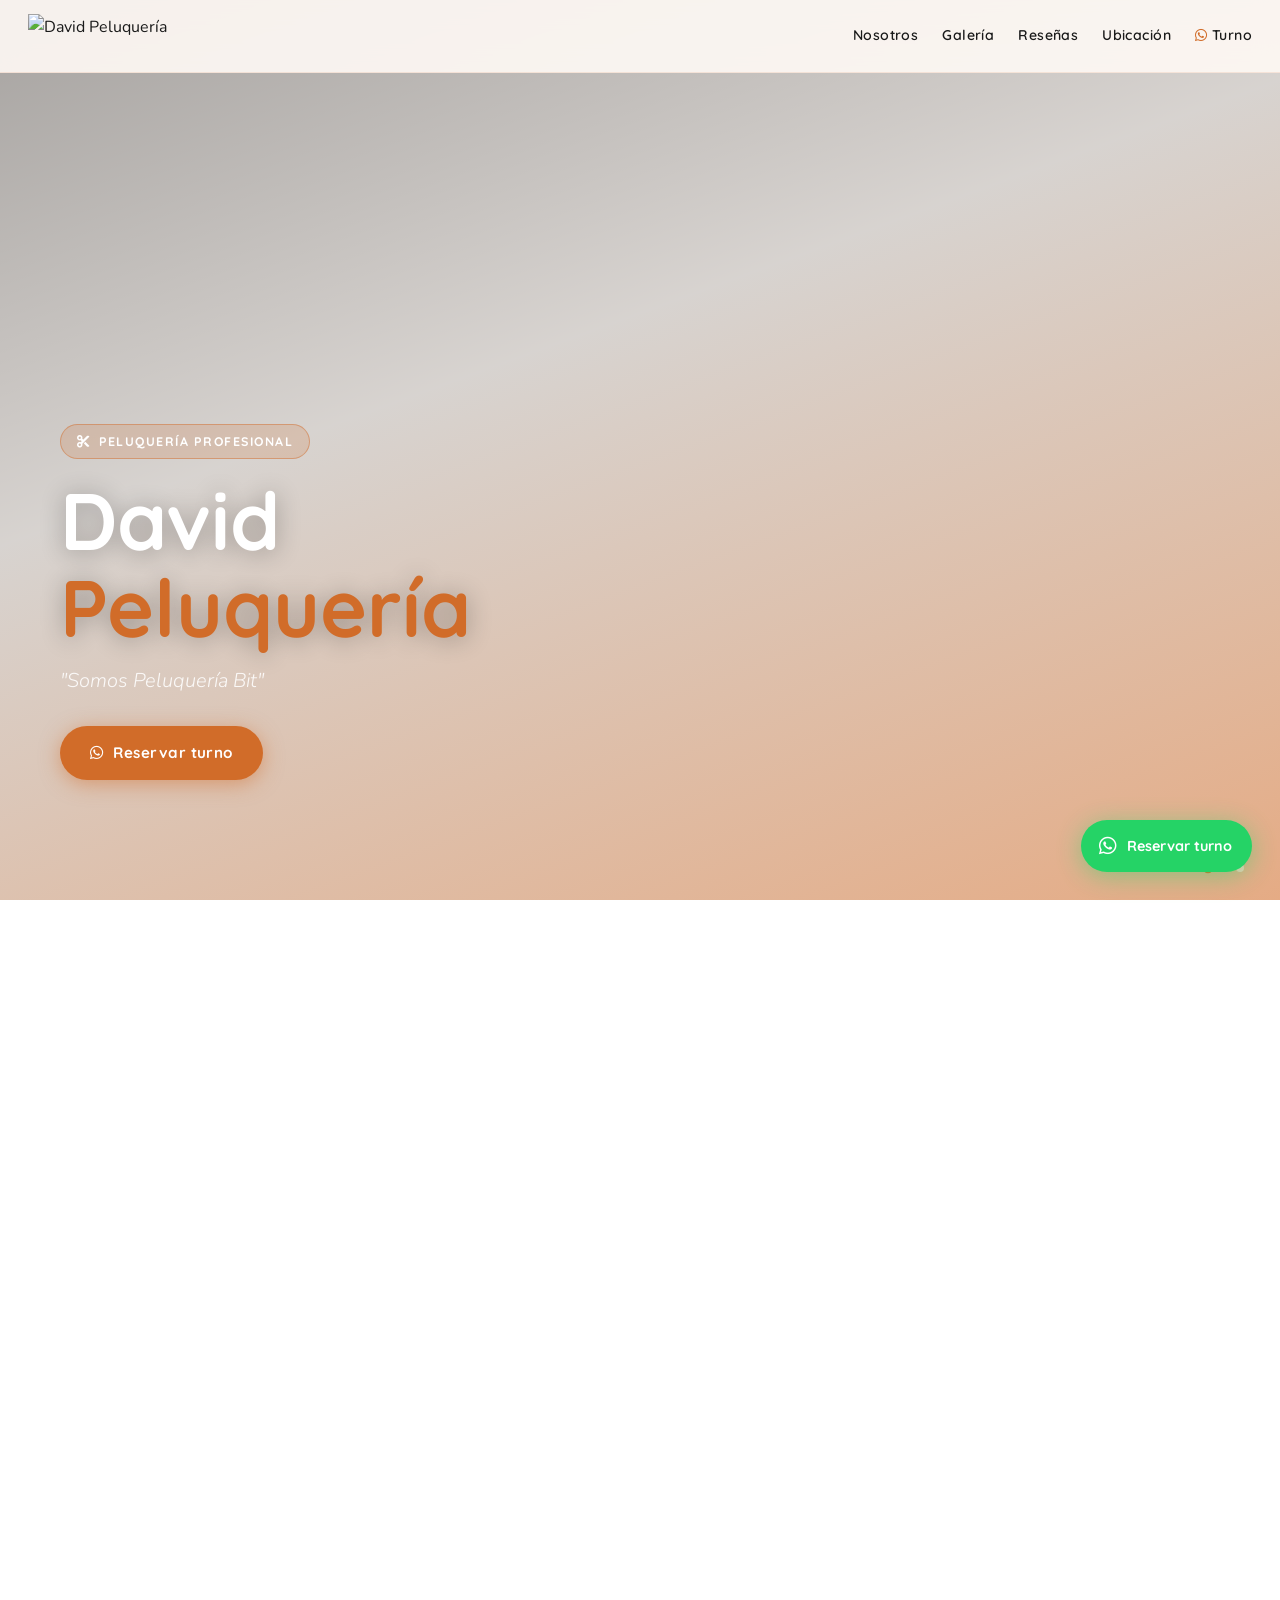
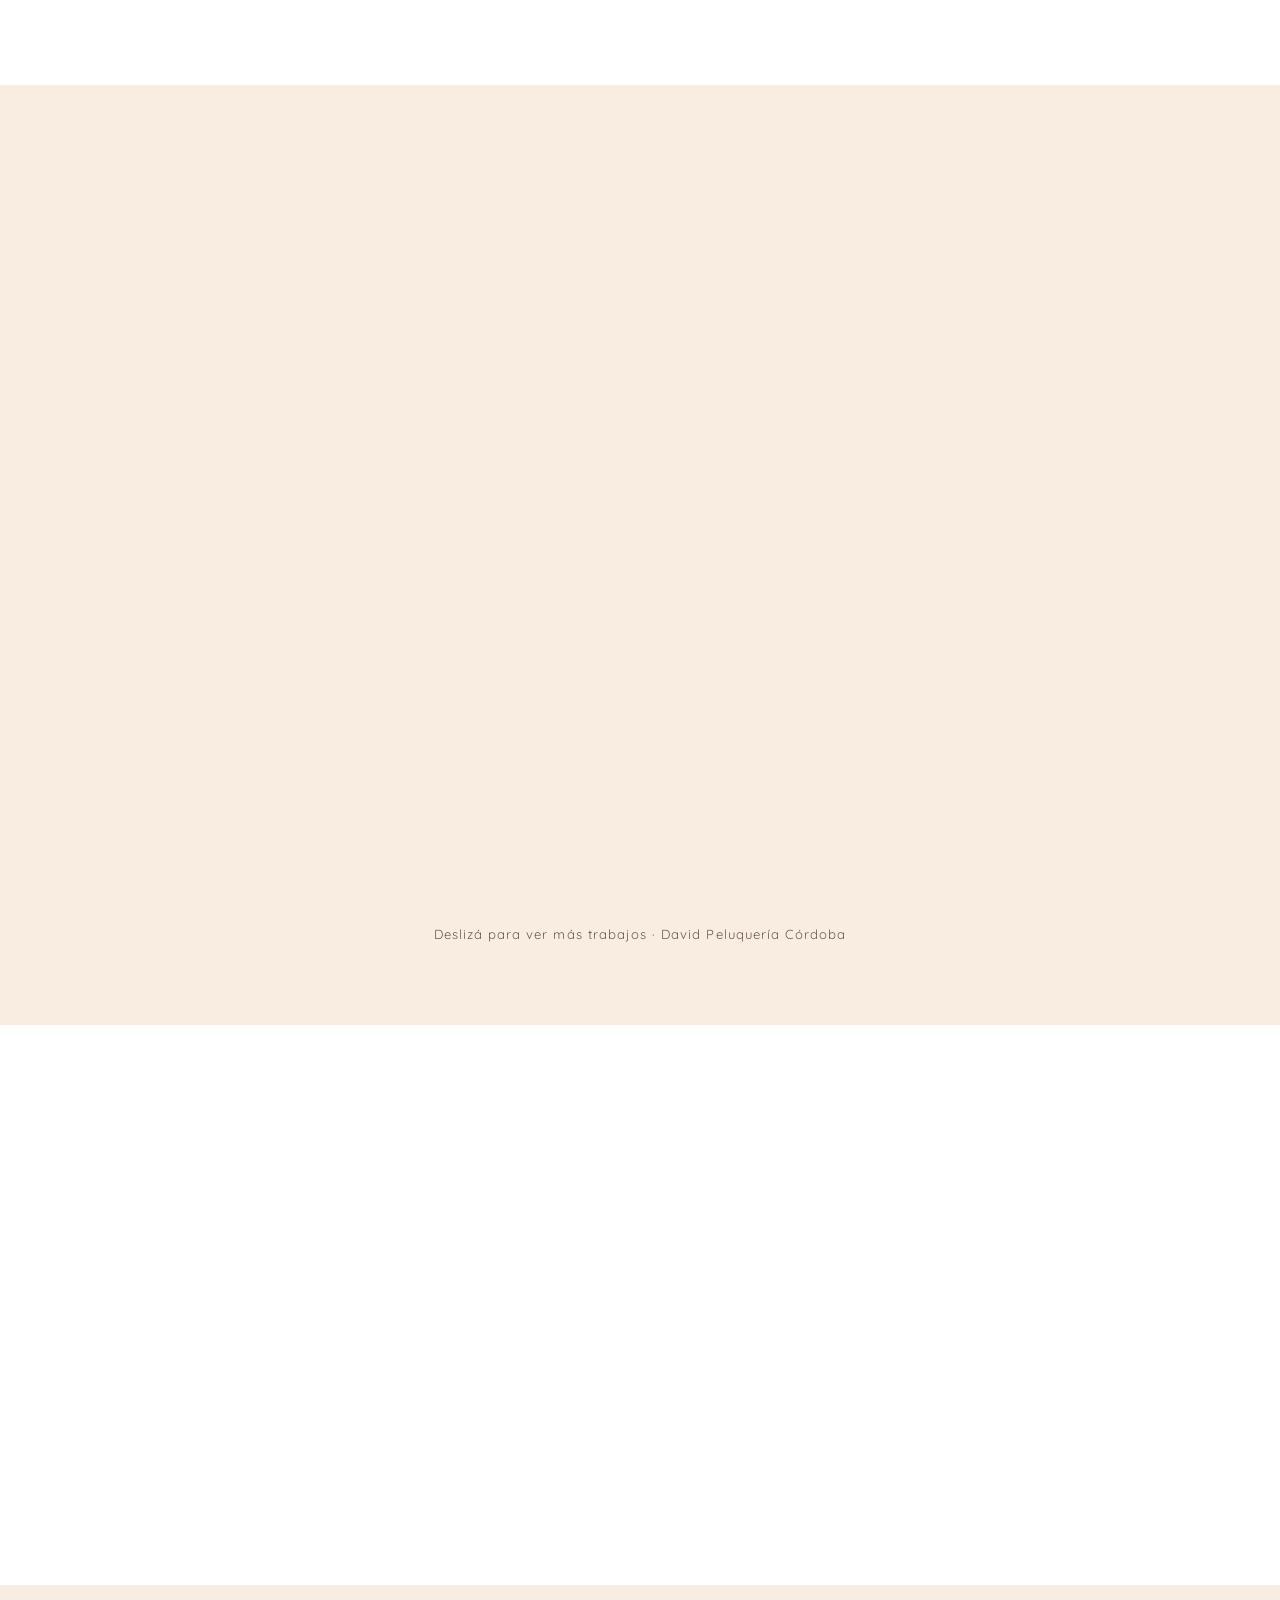
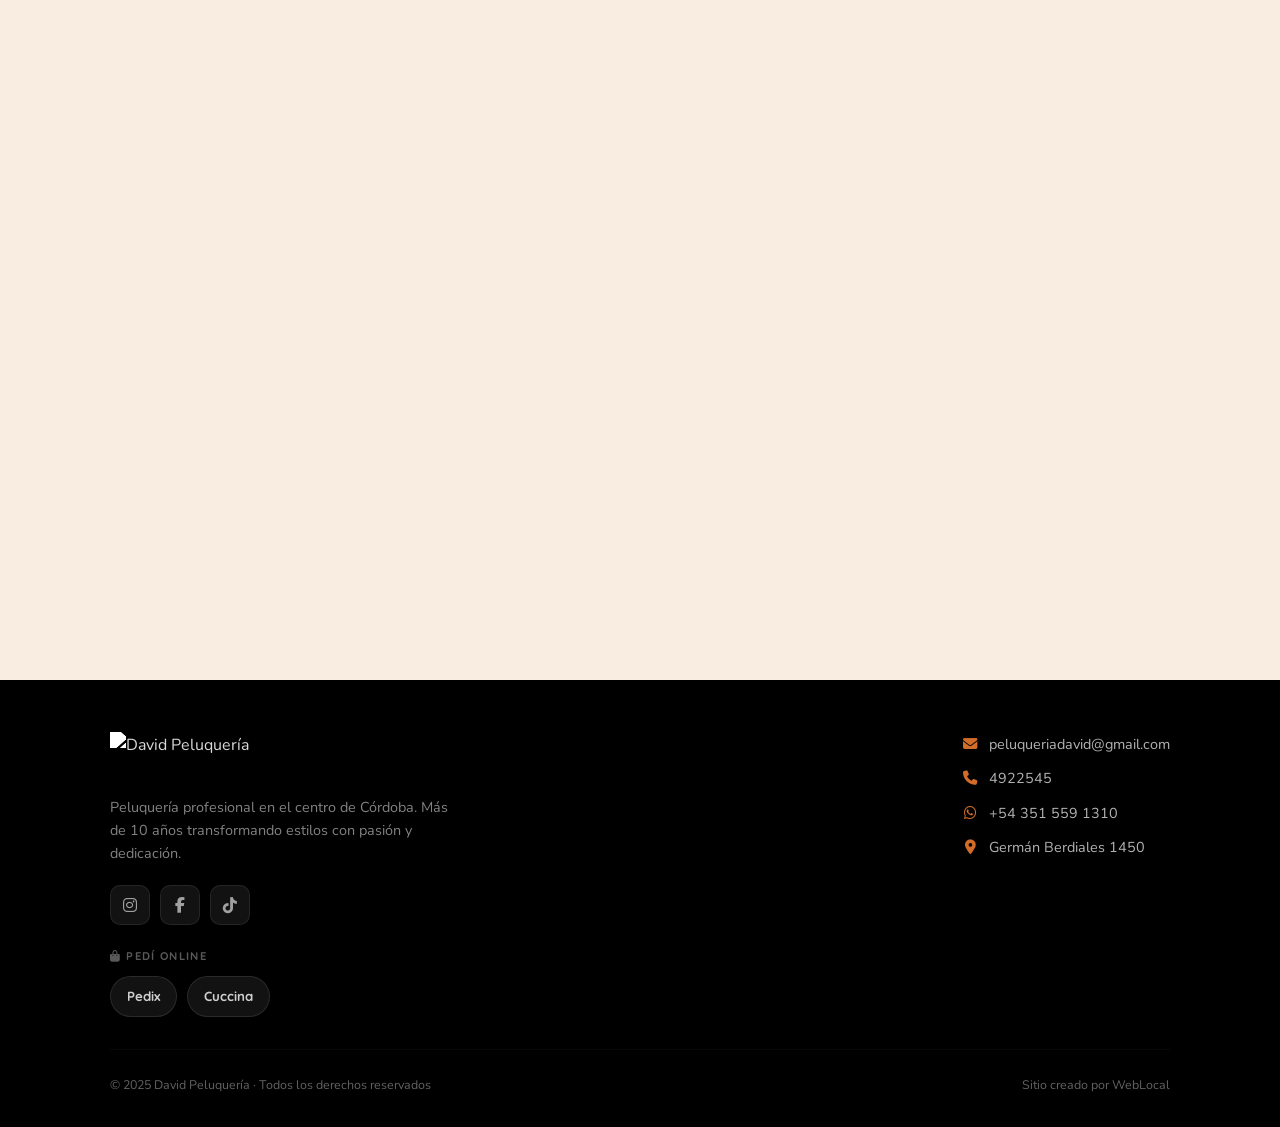
==== commit 11f7e9b7: "Add files via upload" ====
--- a/index.html
+++ b/index.html
@@ -3,814 +3,543 @@
 <head>
 <meta charset="UTF-8">
 <meta name="viewport" content="width=device-width, initial-scale=1.0">
-<title>Cuadernos Lisos – Todo lo que necesitas en un solo lugar</title>
+<title>David Peluquería</title>
 <link rel="preconnect" href="https://fonts.googleapis.com">
 <link rel="preconnect" href="https://fonts.gstatic.com" crossorigin>
-<link href="https://fonts.googleapis.com/css2?family=Nunito:wght@400;600;700;800;900&family=Poppins:wght@500;600;700;800&display=swap" rel="stylesheet">
+<link href="https://fonts.googleapis.com/css2?family=Quicksand:wght@300;400;500;600;700&family=Nunito:ital,wght@0,300;0,400;0,600;0,700;1,400&display=swap" rel="stylesheet">
 <link rel="stylesheet" href="https://cdnjs.cloudflare.com/ajax/libs/font-awesome/6.5.0/css/all.min.css">
-<link rel="stylesheet" href="https://unpkg.com/leaflet@1.9.4/dist/leaflet.css">
+<link rel="stylesheet" href="https://unpkg.com/leaflet@1.9.4/dist/leaflet.css"/>
 <script src="https://unpkg.com/leaflet@1.9.4/dist/leaflet.js"></script>
 <style>
   :root {
-    --color-primary: #01ace1;
-    --color-secondary: #f98e09;
+    --color-primary: #d16c29;
+    --color-secondary: #000000;
     --color-text-on-primary: #ffffff;
-    --color-bg: #fdfcf8;
+    --color-bg: #fdf8f4;
     --color-surface: #ffffff;
-    --color-ink: #2a2520;
-    --color-ink-light: #6b6560;
-    --color-rule: #e8e2d8;
-    --font-title: 'Poppins', Georgia, serif;
+    --color-text: #1a1a1a;
+    --color-text-muted: #6b5a4e;
+    --color-accent-light: #f9ede2;
+    --font-title: 'Quicksand', Georgia, serif;
     --font-body: 'Nunito', Arial, sans-serif;
-    --radius: 12px;
-    --shadow: 0 4px 24px rgba(1,172,225,0.10);
+    --radius: 16px;
+    --radius-sm: 8px;
+    --shadow: 0 4px 24px rgba(209,108,41,0.10);
+    --shadow-lg: 0 8px 40px rgba(209,108,41,0.18);
   }
 
   *, *::before, *::after { box-sizing: border-box; margin: 0; padding: 0; }
-
   html { scroll-behavior: smooth; }
-
   body {
     font-family: var(--font-body);
     background: var(--color-bg);
-    color: var(--color-ink);
+    color: var(--color-text);
     line-height: 1.7;
     overflow-x: hidden;
   }
 
-  /* ── NOTEBOOK PAPER TEXTURE ── */
-  body::before {
-    content: '';
-    position: fixed;
-    inset: 0;
-    background-image:
-      repeating-linear-gradient(
-        transparent,
-        transparent 31px,
-        rgba(1,172,225,0.06) 31px,
-        rgba(1,172,225,0.06) 32px
-      );
-    pointer-events: none;
-    z-index: 0;
-  }
-
-  /* ── NAV ── */
+  /* NAV */
   nav {
-    position: sticky;
-    top: 0;
-    z-index: 100;
-    background: rgba(253,252,248,0.92);
-    backdrop-filter: blur(12px);
-    border-bottom: 2px solid var(--color-primary);
-    padding: 0 1.5rem;
-    display: flex;
-    align-items: center;
-    justify-content: space-between;
-    height: 64px;
-  }
-
-  .nav-logo {
-    display: flex;
-    align-items: center;
-    gap: 0.75rem;
-    text-decoration: none;
-  }
-
-  .nav-logo img {
-    height: 40px;
-    width: 40px;
-    object-fit: contain;
-    border-radius: 8px;
-  }
-
-  .nav-logo-name {
-    font-family: var(--font-title);
-    font-weight: 800;
-    font-size: 1.1rem;
-    color: var(--color-primary);
-    letter-spacing: -0.02em;
-  }
-
-  .nav-links {
-    display: flex;
-    gap: 1.5rem;
-    list-style: none;
-  }
-
+    position: fixed; top: 0; left: 0; right: 0; z-index: 1000;
+    display: flex; align-items: center; justify-content: space-between;
+    padding: 14px 28px;
+    background: rgba(253,248,244,0.92);
+    backdrop-filter: blur(12px); -webkit-backdrop-filter: blur(12px);
+    border-bottom: 1px solid rgba(209,108,41,0.12);
+    transition: box-shadow 0.3s;
+  }
+  nav.scrolled { box-shadow: 0 2px 20px rgba(209,108,41,0.13); }
+  .nav-logo { height: 44px; width: auto; object-fit: contain; }
+  .nav-links { display: flex; gap: 24px; list-style: none; }
   .nav-links a {
+    font-family: var(--font-title); font-weight: 600; font-size: 0.88rem;
+    color: var(--color-text); text-decoration: none;
+    letter-spacing: 0.03em; transition: color 0.2s; position: relative;
+  }
+  .nav-links a::after {
+    content: ''; position: absolute; bottom: -2px; left: 0;
+    width: 0; height: 2px; background: var(--color-primary);
+    transition: width 0.3s; border-radius: 2px;
+  }
+  .nav-links a:hover { color: var(--color-primary); }
+  .nav-links a:hover::after { width: 100%; }
+  .nav-toggle { display: none; background: none; border: none; cursor: pointer; font-size: 1.4rem; color: var(--color-primary); }
+  @media (max-width: 640px) {
+    .nav-links {
+      position: fixed; top: 70px; left: 0; right: 0;
+      background: var(--color-bg); flex-direction: column;
+      padding: 20px 28px; gap: 18px;
+      border-bottom: 1px solid rgba(209,108,41,0.12);
+      transform: translateY(-120%); opacity: 0;
+      transition: transform 0.35s, opacity 0.35s; z-index: 999;
+    }
+    .nav-links.open { transform: translateY(0); opacity: 1; }
+    .nav-toggle { display: block; }
+  }
+
+  /* HERO */
+  .hero {
+    position: relative; height: 100svh; min-height: 560px;
+    overflow: hidden; display: flex; align-items: flex-end;
+  }
+  .hero-slides { position: absolute; inset: 0; }
+  .hero-slide {
+    position: absolute; inset: 0;
+    background-size: cover; background-position: center;
+    opacity: 0; transition: opacity 1.2s ease;
+  }
+  .hero-slide.active { opacity: 1; }
+  .hero-slide::after {
+    content: ''; position: absolute; inset: 0;
+    background: linear-gradient(160deg, rgba(0,0,0,0.35) 0%, rgba(0,0,0,0.15) 40%, rgba(209,108,41,0.55) 100%);
+  }
+  .hero-content {
+    position: relative; z-index: 2;
+    padding: 40px 36px; max-width: 680px;
+    animation: heroUp 1s ease both;
+  }
+  @keyframes heroUp {
+    from { opacity: 0; transform: translateY(30px); }
+    to   { opacity: 1; transform: translateY(0); }
+  }
+  .hero-badge {
+    display: inline-flex; align-items: center; gap: 8px;
+    background: rgba(209,108,41,0.18); border: 1px solid rgba(209,108,41,0.45);
+    backdrop-filter: blur(8px); color: #fff;
+    font-family: var(--font-title); font-size: 0.78rem; font-weight: 700;
+    letter-spacing: 0.12em; text-transform: uppercase;
+    padding: 6px 16px; border-radius: 100px; margin-bottom: 18px;
+  }
+  .hero-title {
+    font-family: var(--font-title); font-weight: 700;
+    font-size: clamp(2.6rem, 8vw, 5rem); color: #fff;
+    line-height: 1.08; margin-bottom: 14px;
+    text-shadow: 0 2px 24px rgba(0,0,0,0.3);
+  }
+  .hero-title span { color: var(--color-primary); }
+  .hero-slogan {
     font-family: var(--font-body);
-    font-weight: 700;
-    font-size: 0.85rem;
-    color: var(--color-ink);
-    text-decoration: none;
-    text-transform: uppercase;
-    letter-spacing: 0.06em;
-    padding: 0.25rem 0;
-    border-bottom: 2px solid transparent;
-    transition: color 0.2s, border-color 0.2s;
-  }
-
-  .nav-links a:hover {
-    color: var(--color-primary);
-    border-color: var(--color-primary);
-  }
-
-  .nav-hamburger {
-    display: none;
-    flex-direction: column;
-    gap: 5px;
-    cursor: pointer;
-    padding: 4px;
-  }
-
-  .nav-hamburger span {
-    display: block;
-    width: 24px;
-    height: 2px;
-    background: var(--color-ink);
-    transition: all 0.3s;
-  }
-
-  /* ── HERO ── */
-  #hero {
-    position: relative;
-    min-height: 92vh;
-    display: flex;
-    align-items: center;
-    overflow: hidden;
-  }
-
-  .hero-slider {
-    position: absolute;
-    inset: 0;
-    z-index: 0;
-  }
-
-  .hero-slide {
-    position: absolute;
-    inset: 0;
-    background-size: cover;
-    background-position: center;
-    opacity: 0;
-    transition: opacity 1s ease;
-  }
-
-  .hero-slide.active { opacity: 1; }
-
-  .hero-slide::after {
-    content: '';
-    position: absolute;
-    inset: 0;
-    background: linear-gradient(
-      135deg,
-      rgba(1,172,225,0.72) 0%,
-      rgba(249,142,9,0.45) 60%,
-      rgba(0,0,0,0.3) 100%
-    );
-  }
-
-  .hero-content {
-    position: relative;
-    z-index: 2;
-    max-width: 700px;
-    padding: 2rem 2rem 2rem 5vw;
-  }
-
-  /* Decorative pencil lines */
-  .hero-deco {
-    position: absolute;
-    top: 0;
-    left: 0;
-    width: 8px;
-    height: 100%;
-    background: var(--color-secondary);
-    z-index: 3;
-  }
-
-  .hero-badge {
-    display: inline-block;
-    background: var(--color-secondary);
-    color: #fff;
-    font-family: var(--font-body);
-    font-weight: 800;
-    font-size: 0.75rem;
-    text-transform: uppercase;
-    letter-spacing: 0.1em;
-    padding: 0.35rem 1rem;
-    border-radius: 50px;
-    margin-bottom: 1.25rem;
-    animation: fadeUp 0.6s ease both;
-  }
-
-  .hero-title {
-    font-family: var(--font-title);
-    font-weight: 800;
-    font-size: clamp(2.4rem, 6vw, 4rem);
-    color: #fff;
-    line-height: 1.1;
-    letter-spacing: -0.03em;
-    margin-bottom: 1rem;
-    animation: fadeUp 0.7s 0.1s ease both;
-    text-shadow: 0 2px 16px rgba(0,0,0,0.2);
-  }
-
-  .hero-title span {
-    color: var(--color-secondary);
-  }
-
-  .hero-slogan {
-    font-size: 1.15rem;
-    color: rgba(255,255,255,0.92);
-    font-weight: 600;
-    margin-bottom: 2rem;
-    animation: fadeUp 0.8s 0.2s ease both;
-  }
-
+    font-size: clamp(1rem, 2.5vw, 1.25rem);
+    color: rgba(255,255,255,0.88); font-style: italic;
+    font-weight: 300; margin-bottom: 28px;
+  }
   .hero-cta {
-    display: inline-flex;
-    align-items: center;
-    gap: 0.6rem;
-    background: var(--color-secondary);
-    color: #fff;
-    font-family: var(--font-title);
-    font-weight: 700;
-    font-size: 1rem;
-    padding: 0.9rem 2rem;
-    border-radius: 50px;
-    text-decoration: none;
-    animation: fadeUp 0.9s 0.3s ease both;
+    display: inline-flex; align-items: center; gap: 10px;
+    background: var(--color-primary); color: var(--color-text-on-primary);
+    font-family: var(--font-title); font-weight: 700; font-size: 0.95rem;
+    padding: 14px 30px; border-radius: 100px; text-decoration: none;
+    box-shadow: 0 4px 20px rgba(209,108,41,0.5);
+    transition: transform 0.2s, box-shadow 0.2s; letter-spacing: 0.03em;
+  }
+  .hero-cta:hover { transform: translateY(-2px); box-shadow: 0 8px 30px rgba(209,108,41,0.6); }
+  .hero-dots {
+    position: absolute; bottom: 28px; right: 36px; z-index: 3;
+    display: flex; gap: 8px;
+  }
+  .hero-dot {
+    width: 8px; height: 8px; border-radius: 50%;
+    background: rgba(255,255,255,0.4); border: none; cursor: pointer;
+    transition: background 0.3s, transform 0.3s; padding: 0;
+  }
+  .hero-dot.active { background: var(--color-primary); transform: scale(1.3); }
+
+  /* SHARED */
+  section { padding: 80px 24px; }
+  .container { max-width: 1060px; margin: 0 auto; }
+  .section-label {
+    display: inline-flex; align-items: center; gap: 8px;
+    font-family: var(--font-title); font-size: 0.75rem; font-weight: 700;
+    letter-spacing: 0.15em; text-transform: uppercase;
+    color: var(--color-primary); margin-bottom: 12px;
+  }
+  .section-label::before {
+    content: ''; display: inline-block;
+    width: 24px; height: 2px;
+    background: var(--color-primary); border-radius: 2px;
+  }
+  .section-title {
+    font-family: var(--font-title); font-weight: 700;
+    font-size: clamp(1.9rem, 4vw, 2.8rem);
+    line-height: 1.15; color: var(--color-text); margin-bottom: 20px;
+  }
+  .sep { width: 56px; height: 3px; background: var(--color-primary); border-radius: 3px; margin: 16px 0 28px; }
+
+  /* NOSOTROS */
+  #nosotros { background: var(--color-surface); }
+  .nosotros-grid { display: grid; grid-template-columns: 1fr 1fr; gap: 60px; align-items: center; }
+  @media (max-width: 768px) { .nosotros-grid { grid-template-columns: 1fr; gap: 36px; } }
+  .nosotros-text p { font-size: 1.05rem; color: var(--color-text-muted); margin-bottom: 16px; }
+  .nosotros-visual { position: relative; border-radius: var(--radius); overflow: visible; }
+  .nosotros-visual img { width: 100%; aspect-ratio: 4/5; object-fit: cover; border-radius: var(--radius); display: block; }
+  .nosotros-stat-card {
+    position: absolute; bottom: 24px; left: -20px;
+    background: var(--color-primary); color: var(--color-text-on-primary);
+    padding: 18px 24px; border-radius: var(--radius-sm);
+    box-shadow: var(--shadow-lg); font-family: var(--font-title); font-weight: 700;
+  }
+  .nosotros-stat-card .num { font-size: 2.2rem; line-height: 1; display: block; }
+  .nosotros-stat-card .lbl { font-size: 0.78rem; opacity: 0.9; letter-spacing: 0.06em; }
+  @media (max-width: 768px) { .nosotros-stat-card { left: 16px; bottom: 16px; } }
+
+  /* GALERIA */
+  #galeria { background: var(--color-accent-light); }
+  .galeria-carousel {
+    position: relative; border-radius: var(--radius); overflow: hidden;
+    aspect-ratio: 16/9; background: #e8d5c4; box-shadow: var(--shadow-lg);
+  }
+  .galeria-track { display: flex; height: 100%; transition: transform 0.6s cubic-bezier(0.77,0,0.18,1); }
+  .galeria-item { flex: 0 0 100%; height: 100%; }
+  .galeria-item img { width: 100%; height: 100%; object-fit: cover; display: block; }
+  .galeria-placeholder {
+    width: 100%; height: 100%; display: flex; flex-direction: column;
+    align-items: center; justify-content: center;
+    background: linear-gradient(135deg, #f0e0d0 0%, #e8d5c4 100%);
+    color: var(--color-primary); gap: 12px;
+  }
+  .galeria-placeholder i { font-size: 2.5rem; opacity: 0.5; }
+  .galeria-placeholder span { font-family: var(--font-title); font-size: 0.88rem; opacity: 0.6; font-weight: 600; }
+  .galeria-btn {
+    position: absolute; top: 50%; transform: translateY(-50%);
+    background: rgba(255,255,255,0.9); border: none; border-radius: 50%;
+    width: 48px; height: 48px; font-size: 1.1rem; cursor: pointer;
+    display: flex; align-items: center; justify-content: center;
+    box-shadow: var(--shadow); transition: background 0.2s, transform 0.2s;
+    color: var(--color-primary); z-index: 2;
+  }
+  .galeria-btn:hover { background: var(--color-primary); color: #fff; transform: translateY(-50%) scale(1.08); }
+  .galeria-prev { left: 16px; } .galeria-next { right: 16px; }
+  .galeria-indicators { position: absolute; bottom: 16px; left: 50%; transform: translateX(-50%); display: flex; gap: 6px; }
+  .galeria-dot {
+    width: 7px; height: 7px; border-radius: 50%;
+    background: rgba(255,255,255,0.5); border: none; cursor: pointer; padding: 0;
+    transition: background 0.3s, transform 0.3s;
+  }
+  .galeria-dot.active { background: #fff; transform: scale(1.3); }
+  .galeria-caption { text-align: center; margin-top: 20px; font-family: var(--font-title); font-size: 0.82rem; color: var(--color-text-muted); letter-spacing: 0.08em; }
+
+  /* RESENAS */
+  #resenas { background: var(--color-surface); }
+  .resenas-grid { display: grid; grid-template-columns: repeat(auto-fill, minmax(280px, 1fr)); gap: 20px; margin-top: 40px; }
+  .resena-card {
+    background: var(--color-bg); border-radius: var(--radius); padding: 26px 24px;
+    border: 1px solid rgba(209,108,41,0.1);
+    transition: transform 0.3s, box-shadow 0.3s; position: relative;
+  }
+  .resena-card:hover { transform: translateY(-4px); box-shadow: var(--shadow-lg); }
+  .resena-stars { display: flex; gap: 3px; margin-bottom: 14px; color: var(--color-primary); font-size: 0.9rem; }
+  .resena-texto { font-size: 0.95rem; color: var(--color-text-muted); line-height: 1.65; margin-bottom: 18px; font-style: italic; }
+  .resena-autor { display: flex; align-items: center; gap: 12px; }
+  .resena-avatar {
+    width: 40px; height: 40px; border-radius: 50%;
+    background: var(--color-primary); color: var(--color-text-on-primary);
+    display: flex; align-items: center; justify-content: center;
+    font-family: var(--font-title); font-weight: 700; font-size: 1rem; flex-shrink: 0;
+  }
+  .resena-nombre { font-family: var(--font-title); font-weight: 700; font-size: 0.92rem; color: var(--color-text); }
+  .resena-fecha { font-size: 0.75rem; color: var(--color-text-muted); }
+  .resena-google {
+    position: absolute; top: 20px; right: 20px; color: #aaa; font-size: 0.8rem;
+    display: flex; align-items: center; gap: 4px; font-family: var(--font-title); font-weight: 600;
+  }
+
+  /* UBICACION */
+  #ubicacion { background: var(--color-accent-light); }
+  .ubicacion-grid { display: grid; grid-template-columns: 1fr 380px; gap: 40px; align-items: start; margin-top: 40px; }
+  @media (max-width: 860px) { .ubicacion-grid { grid-template-columns: 1fr; } }
+  #map { border-radius: var(--radius); overflow: hidden; height: 340px; box-shadow: var(--shadow); }
+  .ubicacion-info { background: var(--color-surface); border-radius: var(--radius); padding: 30px; box-shadow: var(--shadow); }
+  .info-row { display: flex; align-items: flex-start; gap: 16px; padding: 16px 0; border-bottom: 1px solid rgba(209,108,41,0.08); }
+  .info-row:last-child { border-bottom: none; padding-bottom: 0; }
+  .info-icon {
+    width: 42px; height: 42px; border-radius: 10px;
+    background: var(--color-accent-light);
+    display: flex; align-items: center; justify-content: center;
+    color: var(--color-primary); font-size: 1rem; flex-shrink: 0; margin-top: 2px;
+  }
+  .info-label { font-family: var(--font-title); font-size: 0.7rem; font-weight: 700; letter-spacing: 0.1em; text-transform: uppercase; color: var(--color-primary); margin-bottom: 4px; }
+  .info-value { font-size: 0.95rem; color: var(--color-text); line-height: 1.5; }
+
+  /* FOOTER */
+  footer { background: var(--color-secondary); color: rgba(255,255,255,0.85); padding: 52px 24px 32px; }
+  .footer-inner { max-width: 1060px; margin: 0 auto; display: grid; grid-template-columns: 1fr auto; gap: 40px; align-items: start; }
+  @media (max-width: 640px) { .footer-inner { grid-template-columns: 1fr; } }
+  .footer-brand img { height: 50px; filter: brightness(0) invert(1); margin-bottom: 14px; display: block; }
+  .footer-brand p { font-size: 0.9rem; opacity: 0.6; max-width: 340px; line-height: 1.6; }
+
+  .footer-social { display: flex; gap: 10px; margin-top: 20px; flex-wrap: wrap; }
+  .footer-social a {
+    width: 40px; height: 40px; border-radius: 10px;
+    background: rgba(255,255,255,0.07);
+    display: flex; align-items: center; justify-content: center;
+    color: rgba(255,255,255,0.6); text-decoration: none; font-size: 1rem;
+    transition: background 0.2s, color 0.2s; border: 1px solid rgba(255,255,255,0.08);
+  }
+  .footer-social a:hover { background: var(--color-primary); color: #fff; border-color: var(--color-primary); }
+
+  .footer-pedi { margin-top: 22px; }
+  .footer-pedi-label {
+    font-family: var(--font-title); font-size: 0.7rem; font-weight: 700;
+    letter-spacing: 0.12em; text-transform: uppercase;
+    color: rgba(255,255,255,0.35); margin-bottom: 10px; display: block;
+  }
+  .footer-pedi-links { display: flex; gap: 10px; flex-wrap: wrap; }
+  .footer-pedi-link {
+    display: inline-flex; align-items: center; gap: 7px;
+    background: rgba(255,255,255,0.07); border: 1px solid rgba(255,255,255,0.1);
+    color: rgba(255,255,255,0.8); text-decoration: none;
+    padding: 8px 16px; border-radius: 100px;
+    font-family: var(--font-title); font-weight: 700; font-size: 0.83rem;
+    transition: background 0.2s, border-color 0.2s, color 0.2s;
+  }
+  .footer-pedi-link:hover { background: var(--color-primary); border-color: var(--color-primary); color: #fff; }
+  .footer-pedi-link img { width: 18px; height: 18px; object-fit: contain; border-radius: 4px; }
+
+  .footer-contact { display: flex; flex-direction: column; gap: 10px; }
+  .footer-contact a {
+    display: flex; align-items: center; gap: 10px;
+    color: rgba(255,255,255,0.7); text-decoration: none; font-size: 0.9rem; transition: color 0.2s;
+  }
+  .footer-contact a i { color: var(--color-primary); width: 18px; text-align: center; }
+  .footer-contact a:hover { color: #fff; }
+
+  .footer-bottom {
+    max-width: 1060px; margin: 32px auto 0; padding-top: 24px;
+    border-top: 1px solid rgba(255,255,255,0.07);
+    display: flex; justify-content: space-between; align-items: center;
+    flex-wrap: wrap; gap: 12px; font-size: 0.78rem; opacity: 0.45;
+  }
+  .footer-bottom a { color: inherit; text-decoration: none; }
+
+  /* WA FLOTANTE */
+  .wa-float {
+    position: fixed; bottom: 28px; right: 28px; z-index: 998;
+    display: flex; align-items: center; gap: 10px;
+    background: #25d366; color: #fff;
+    padding: 14px 20px 14px 18px; border-radius: 100px; text-decoration: none;
+    box-shadow: 0 4px 24px rgba(37,211,102,0.45);
+    font-family: var(--font-title); font-weight: 700; font-size: 0.9rem;
     transition: transform 0.2s, box-shadow 0.2s;
-    box-shadow: 0 4px 20px rgba(249,142,9,0.4);
-  }
-
-  .hero-cta:hover {
-    transform: translateY(-2px);
-    box-shadow: 0 8px 28px rgba(249,142,9,0.5);
-  }
-
-  .hero-dots {
-    position: absolute;
-    bottom: 2rem;
-    left: 50%;
-    transform: translateX(-50%);
-    display: flex;
-    gap: 8px;
-    z-index: 3;
-  }
-
-  .hero-dot {
-    width: 8px;
-    height: 8px;
-    border-radius: 50%;
-    background: rgba(255,255,255,0.4);
-    cursor: pointer;
-    border: none;
-    transition: background 0.3s, transform 0.3s;
-  }
-
-  .hero-dot.active {
-    background: var(--color-secondary);
-    transform: scale(1.3);
-  }
-
-  /* ── SECTIONS ── */
-  section { position: relative; z-index: 1; }
-
-  .section-inner {
-    max-width: 1100px;
-    margin: 0 auto;
-    padding: 5rem 1.5rem;
-  }
-
-  .section-label {
-    display: inline-flex;
-    align-items: center;
-    gap: 0.5rem;
-    font-family: var(--font-body);
-    font-weight: 800;
-    font-size: 0.72rem;
-    text-transform: uppercase;
-    letter-spacing: 0.14em;
-    color: var(--color-primary);
-    margin-bottom: 0.75rem;
-  }
-
-  .section-label::before, .section-label::after {
-    content: '';
-    display: block;
-    width: 24px;
-    height: 2px;
-    background: var(--color-primary);
-  }
-
-  .section-title {
-    font-family: var(--font-title);
-    font-weight: 800;
-    font-size: clamp(1.8rem, 4vw, 2.6rem);
-    color: var(--color-ink);
-    letter-spacing: -0.03em;
-    margin-bottom: 1.5rem;
-    line-height: 1.15;
-  }
-
-  /* ── NOSOTROS ── */
-  #nosotros { background: var(--color-surface); }
-
-  #nosotros .section-inner {
-    display: grid;
-    grid-template-columns: 1fr 1fr;
-    gap: 4rem;
-    align-items: center;
-  }
-
-  .nosotros-text p {
-    font-size: 1.05rem;
-    color: var(--color-ink-light);
-    margin-bottom: 1rem;
-  }
-
-  .nosotros-visual {
-    position: relative;
-  }
-
-  .nosotros-card {
-    background: var(--color-bg);
-    border: 2px solid var(--color-rule);
-    border-radius: var(--radius);
-    padding: 2rem;
-    position: relative;
-    overflow: hidden;
-  }
-
-  .nosotros-card::before {
-    content: '';
-    position: absolute;
-    top: 0;
-    left: 0;
-    width: 5px;
-    height: 100%;
-    background: var(--color-primary);
-    border-radius: 4px 0 0 4px;
-  }
-
-  /* Cuaderno decorativo */
-  .nosotros-card::after {
-    content: '';
-    position: absolute;
-    top: 0;
-    right: 0;
-    width: 60px;
-    height: 100%;
-    background: repeating-linear-gradient(
-      transparent,
-      transparent 31px,
-      rgba(1,172,225,0.1) 31px,
-      rgba(1,172,225,0.1) 32px
-    );
-  }
-
-  .stat-grid {
-    display: grid;
-    grid-template-columns: 1fr 1fr;
-    gap: 1.25rem;
-    margin-top: 1.5rem;
-  }
-
-  .stat-item {
-    text-align: center;
-    padding: 1rem;
-    background: var(--color-surface);
-    border-radius: 10px;
-    border: 1.5px solid var(--color-rule);
-  }
-
-  .stat-number {
-    font-family: var(--font-title);
-    font-weight: 800;
-    font-size: 2rem;
-    color: var(--color-primary);
-    line-height: 1;
-    display: block;
-  }
-
-  .stat-label {
-    font-size: 0.78rem;
-    font-weight: 700;
-    color: var(--color-ink-light);
-    text-transform: uppercase;
-    letter-spacing: 0.06em;
-    margin-top: 0.25rem;
-    display: block;
-  }
-
-  /* Pencil icon decoration */
-  .deco-pencil {
-    position: absolute;
-    top: -30px;
-    right: -20px;
-    font-size: 5rem;
-    color: var(--color-secondary);
-    opacity: 0.12;
-    transform: rotate(30deg);
-    pointer-events: none;
-  }
-
-  /* ── UBICACION ── */
-  #ubicacion {
-    background: var(--color-bg);
-  }
-
-  .ubicacion-grid {
-    display: grid;
-    grid-template-columns: 1fr 1fr;
-    gap: 3rem;
-    align-items: start;
-    margin-top: 2rem;
-  }
-
-  #map {
-    height: 380px;
-    border-radius: var(--radius);
-    border: 2px solid var(--color-rule);
-    overflow: hidden;
-    box-shadow: var(--shadow);
-  }
-
-  .ubicacion-info {
-    display: flex;
-    flex-direction: column;
-    gap: 1.5rem;
-  }
-
-  .info-card {
-    background: var(--color-surface);
-    border: 1.5px solid var(--color-rule);
-    border-radius: var(--radius);
-    padding: 1.25rem 1.5rem;
-    display: flex;
-    gap: 1rem;
-    align-items: flex-start;
-    transition: box-shadow 0.2s;
-  }
-
-  .info-card:hover {
-    box-shadow: var(--shadow);
-  }
-
-  .info-card-icon {
-    width: 42px;
-    height: 42px;
-    border-radius: 10px;
-    background: var(--color-primary);
-    color: var(--color-text-on-primary);
-    display: flex;
-    align-items: center;
-    justify-content: center;
-    font-size: 1rem;
-    flex-shrink: 0;
-  }
-
-  .info-card-title {
-    font-family: var(--font-title);
-    font-weight: 700;
-    font-size: 0.85rem;
-    text-transform: uppercase;
-    letter-spacing: 0.06em;
-    color: var(--color-ink-light);
-    margin-bottom: 0.25rem;
-  }
-
-  .info-card-text {
-    font-size: 0.98rem;
-    font-weight: 600;
-    color: var(--color-ink);
-    line-height: 1.5;
-  }
-
-  .horario-list {
-    list-style: none;
-  }
-
-  .horario-list li {
-    font-size: 0.93rem;
-    color: var(--color-ink);
-    font-weight: 600;
-    padding: 0.2rem 0;
-    border-bottom: 1px dashed var(--color-rule);
-  }
-
-  .horario-list li:last-child { border-bottom: none; }
-
-  /* ── FOOTER ── */
-  footer {
-    background: var(--color-ink);
-    color: rgba(255,255,255,0.85);
-    padding: 3rem 1.5rem 2rem;
-    position: relative;
-    overflow: hidden;
-  }
-
-  footer::before {
-    content: '';
-    position: absolute;
-    top: 0;
-    left: 0;
-    right: 0;
-    height: 4px;
-    background: linear-gradient(90deg, var(--color-primary), var(--color-secondary));
-  }
-
-  .footer-inner {
-    max-width: 1100px;
-    margin: 0 auto;
-    display: grid;
-    grid-template-columns: 1.5fr 1fr 1fr;
-    gap: 3rem;
-  }
-
-  .footer-brand-name {
-    font-family: var(--font-title);
-    font-weight: 800;
-    font-size: 1.4rem;
-    color: #fff;
-    margin-bottom: 0.5rem;
-  }
-
-  .footer-tagline {
-    font-size: 0.88rem;
-    color: rgba(255,255,255,0.5);
-    margin-bottom: 1.5rem;
-  }
-
-  .footer-social {
-    display: flex;
-    gap: 0.75rem;
-    flex-wrap: wrap;
-  }
-
-  .social-btn {
-    width: 38px;
-    height: 38px;
-    border-radius: 10px;
-    background: rgba(255,255,255,0.08);
-    color: rgba(255,255,255,0.8);
-    display: flex;
-    align-items: center;
-    justify-content: center;
-    text-decoration: none;
-    font-size: 1rem;
-    transition: background 0.2s, color 0.2s, transform 0.2s;
-    border: 1px solid rgba(255,255,255,0.1);
-  }
-
-  .social-btn:hover {
-    background: var(--color-primary);
-    color: #fff;
-    transform: translateY(-2px);
-  }
-
-  .footer-col-title {
-    font-family: var(--font-title);
-    font-weight: 700;
-    font-size: 0.8rem;
-    text-transform: uppercase;
-    letter-spacing: 0.1em;
-    color: var(--color-secondary);
-    margin-bottom: 1rem;
-  }
-
-  .footer-contact-list {
-    list-style: none;
-    display: flex;
-    flex-direction: column;
-    gap: 0.6rem;
-  }
-
-  .footer-contact-list a {
-    color: rgba(255,255,255,0.75);
-    text-decoration: none;
-    font-size: 0.9rem;
-    font-weight: 600;
-    display: flex;
-    align-items: center;
-    gap: 0.6rem;
-    transition: color 0.2s;
-  }
-
-  .footer-contact-list a:hover { color: var(--color-primary); }
-
-  .footer-contact-list .icon {
-    width: 22px;
-    text-align: center;
-    color: var(--color-primary);
-    font-size: 0.85rem;
-  }
-
-  .footer-bottom {
-    max-width: 1100px;
-    margin: 2.5rem auto 0;
-    padding-top: 1.5rem;
-    border-top: 1px solid rgba(255,255,255,0.08);
-    display: flex;
-    justify-content: space-between;
-    align-items: center;
-    flex-wrap: wrap;
-    gap: 0.5rem;
-  }
-
-  .footer-bottom p {
-    font-size: 0.78rem;
-    color: rgba(255,255,255,0.35);
-  }
-
-  /* ── WHATSAPP FLOAT ── */
-  .wa-float {
-    position: fixed;
-    bottom: 2rem;
-    right: 2rem;
-    z-index: 200;
-    width: 58px;
-    height: 58px;
-    border-radius: 50%;
-    background: #25d366;
-    color: #fff;
-    display: flex;
-    align-items: center;
-    justify-content: center;
-    font-size: 1.6rem;
-    text-decoration: none;
-    box-shadow: 0 4px 20px rgba(37,211,102,0.45);
-    transition: transform 0.2s, box-shadow 0.2s;
-    animation: pulse-wa 2.5s ease infinite;
-  }
-
-  .wa-float:hover {
-    transform: scale(1.1);
-    box-shadow: 0 8px 28px rgba(37,211,102,0.55);
-    animation: none;
-  }
-
-  /* ── DIVIDERS ── */
-  .section-divider {
-    display: flex;
-    align-items: center;
-    gap: 1rem;
-    margin: 0 auto 3rem;
-    max-width: 200px;
-  }
-
-  .section-divider::before,
-  .section-divider::after {
-    content: '';
-    flex: 1;
-    height: 2px;
-    background: var(--color-rule);
-  }
-
-  .section-divider i {
-    color: var(--color-secondary);
-    font-size: 1.1rem;
-  }
-
-  /* ── ANIMATIONS ── */
-  @keyframes fadeUp {
-    from { opacity: 0; transform: translateY(20px); }
-    to   { opacity: 1; transform: translateY(0); }
-  }
-
-  @keyframes pulse-wa {
-    0%, 100% { box-shadow: 0 4px 20px rgba(37,211,102,0.45); }
-    50%       { box-shadow: 0 4px 32px rgba(37,211,102,0.7); }
-  }
-
-  /* ── RESPONSIVE ── */
-  @media (max-width: 768px) {
-    .nav-links { display: none; flex-direction: column; position: absolute; top: 64px; left: 0; right: 0; background: var(--color-bg); border-bottom: 2px solid var(--color-primary); padding: 1rem 1.5rem; gap: 1rem; }
-    .nav-links.open { display: flex; }
-    .nav-hamburger { display: flex; }
-
-    #nosotros .section-inner { grid-template-columns: 1fr; gap: 2rem; }
-    .nosotros-visual { order: -1; }
-
-    .ubicacion-grid { grid-template-columns: 1fr; }
-    #map { height: 280px; }
-
-    .footer-inner { grid-template-columns: 1fr; gap: 2rem; }
-    .footer-bottom { flex-direction: column; text-align: center; }
-
-    .hero-content { padding: 2rem 1.5rem; }
-    .hero-deco { display: none; }
-
-    .stat-grid { grid-template-columns: 1fr 1fr; }
-  }
-
-  @media (max-width: 480px) {
-    .stat-grid { grid-template-columns: 1fr; }
-  }
+    animation: waPulse 2.5s ease infinite;
+  }
+  .wa-float:hover { transform: translateY(-2px) scale(1.04); box-shadow: 0 8px 32px rgba(37,211,102,0.55); animation: none; }
+  .wa-float i { font-size: 1.25rem; }
+  @keyframes waPulse {
+    0%, 100% { box-shadow: 0 4px 24px rgba(37,211,102,0.45); }
+    50%       { box-shadow: 0 4px 36px rgba(37,211,102,0.70); }
+  }
+  @media (max-width: 480px) { .wa-float span { display: none; } .wa-float { padding: 16px; } }
+
+  /* REVEAL */
+  .reveal { opacity: 0; transform: translateY(28px); transition: opacity 0.7s ease, transform 0.7s ease; }
+  .reveal.visible { opacity: 1; transform: translateY(0); }
+  .reveal-delay-1 { transition-delay: 0.1s; }
+  .reveal-delay-2 { transition-delay: 0.2s; }
+  .reveal-delay-3 { transition-delay: 0.3s; }
+
+  /* Leaflet fix */
+  .leaflet-top, .leaflet-bottom { z-index: 400 !important; }
 </style>
 </head>
 <body>
 
 <!-- NAV -->
-<nav>
-  <a href="#" class="nav-logo">
-    <img src="https://weblocal.com.ar/uploads/clientes/Cuadernos_Lisos_3513551222/logo_1775142912_8784.jpg" alt="Logo Cuadernos Lisos" onerror="this.style.display='none'">
-    <span class="nav-logo-name">Cuadernos Lisos</span>
-  </a>
+<nav id="navbar">
+  <img class="nav-logo" src="https://weblocal.com.ar/uploads/clientes/David_Peluquería_3515591310/logo_1775210494_9253.svg" alt="David Peluquería">
+  <button class="nav-toggle" id="navToggle" aria-label="Abrir menú">
+    <i class="fa-solid fa-bars"></i>
+  </button>
   <ul class="nav-links" id="navLinks">
-    <li><a href="#hero">Inicio</a></li>
     <li><a href="#nosotros">Nosotros</a></li>
+    <li><a href="#galeria">Galería</a></li>
+    <li><a href="#resenas">Reseñas</a></li>
     <li><a href="#ubicacion">Ubicación</a></li>
-    <li><a href="#footer">Contacto</a></li>
+    <li><a href="https://wa.me/543515591310" target="_blank" rel="noopener">
+      <i class="fa-brands fa-whatsapp" style="color:var(--color-primary)"></i> Turno
+    </a></li>
   </ul>
-  <div class="nav-hamburger" id="hamburger" onclick="toggleMenu()">
-    <span></span><span></span><span></span>
-  </div>
 </nav>
 
 <!-- HERO -->
-<section id="hero">
-  <div class="hero-deco"></div>
-  <div class="hero-slider" id="heroSlider">
-    <div class="hero-slide active" style="background-image: url('https://weblocal.com.ar/uploads/clientes/Cuadernos_Lisos_3513551222/banner_1_1775142912_9532.jpg')"></div>
+<section class="hero" id="inicio">
+  <div class="hero-slides" id="heroSlides">
+    <div class="hero-slide active" style="background-image:url('https://weblocal.com.ar/uploads/clientes/David_Peluquería_3515591310/banner_1_1775210494_7293.jpg')"></div>
+    <div class="hero-slide" style="background-image:url('https://weblocal.com.ar/uploads/clientes/David_Peluquería_3515591310/banner_2_1775210494_2132.jpg')"></div>
+    <div class="hero-slide" style="background-image:url('https://weblocal.com.ar/uploads/clientes/David_Peluquería_3515591310/banner_3_1775210494_9495.jpg')"></div>
   </div>
   <div class="hero-content">
-    <span class="hero-badge"><i class="fas fa-pencil-alt" style="margin-right:0.4rem"></i>Librería & Papelería</span>
-    <h1 class="hero-title">Cuadernos<br><span>Lisos</span></h1>
-    <p class="hero-slogan">Todo lo que necesitas en un solo lugar</p>
-    <a href="#nosotros" class="hero-cta">
-      <i class="fas fa-arrow-down"></i> Conocenos
+    <div class="hero-badge"><i class="fa-solid fa-scissors"></i> Peluquería Profesional</div>
+    <h1 class="hero-title">David<br><span>Peluquería</span></h1>
+    <p class="hero-slogan">"Somos Peluquería Bit"</p>
+    <a href="https://wa.me/543515591310" class="hero-cta" target="_blank" rel="noopener">
+      <i class="fa-brands fa-whatsapp"></i> Reservar turno
     </a>
   </div>
   <div class="hero-dots" id="heroDots">
-    <button class="hero-dot active" onclick="goToSlide(0)"></button>
+    <button class="hero-dot active" data-slide="0"></button>
+    <button class="hero-dot" data-slide="1"></button>
+    <button class="hero-dot" data-slide="2"></button>
   </div>
 </section>
 
 <!-- NOSOTROS -->
 <section id="nosotros">
-  <div class="section-inner">
-    <div class="nosotros-text">
-      <div class="section-label">Quiénes somos</div>
-      <h2 class="section-title">Una librería con historia y pasión</h2>
-      <p>
-        Somos <strong>Cuadernos Lisos</strong>, una librería con 5 años de trayectoria y un equipo de 5 personas comprometidas con brindar la mejor atención.
-      </p>
-      <p>
-        Contamos con los últimos productos de moda y todo lo que necesitás: cuadernos, útiles escolares, insumos de oficina, artículos de arte y mucho más. Siempre renovamos nuestro stock para ofrecerte las novedades del mercado.
-      </p>
-      <p>
-        Nuestro objetivo es ser tu librería de confianza, el lugar al que volvés porque siempre encontrás lo que buscás.
-      </p>
+  <div class="container">
+    <div class="nosotros-grid">
+      <div class="nosotros-text reveal">
+        <span class="section-label">Quiénes somos</span>
+        <h2 class="section-title">Más de una década transformando estilos</h2>
+        <div class="sep"></div>
+        <p>Somos una peluquería ubicada en pleno centro de la ciudad, con más de 10 años de experiencia y cientos de trabajos que nos avalan. Nuestra pasión es el cuidado del cabello y la atención personalizada a cada cliente.</p>
+        <p>Nos especializamos en cortes modernos y clásicos, coloraciones, tratamientos capilares y todo lo que necesitás para lucir siempre en tu mejor versión. Cada visita a David Peluquería es una experiencia única.</p>
+        <a href="https://wa.me/543515591310" class="hero-cta" target="_blank" rel="noopener" style="margin-top:10px;display:inline-flex;">
+          <i class="fa-solid fa-calendar-check"></i> Pedir turno
+        </a>
+      </div>
+      <div class="nosotros-visual reveal reveal-delay-2">
+        <img src="https://weblocal.com.ar/uploads/clientes/David_Peluquería_3515591310/banner_2_1775210494_2132.jpg" alt="Interior David Peluquería">
+        <div class="nosotros-stat-card">
+          <span class="num">+10</span>
+          <span class="lbl">Años de experiencia</span>
+        </div>
+      </div>
     </div>
-    <div class="nosotros-visual">
-      <div class="nosotros-card">
-        <i class="fas fa-book-open deco-pencil"></i>
-        <div class="section-label" style="margin-bottom:0.5rem">En números</div>
-        <div class="stat-grid">
-          <div class="stat-item">
-            <span class="stat-number">5</span>
-            <span class="stat-label">Años de experiencia</span>
-          </div>
-          <div class="stat-item">
-            <span class="stat-number">5</span>
-            <span class="stat-label">Personas en el equipo</span>
-          </div>
-          <div class="stat-item" style="grid-column: span 2;">
-            <span class="stat-number" style="font-size:1.4rem; color: var(--color-secondary);">
-              <i class="fas fa-star"></i><i class="fas fa-star"></i><i class="fas fa-star"></i><i class="fas fa-star"></i><i class="fas fa-star"></i>
-            </span>
-            <span class="stat-label">Últimas novedades siempre disponibles</span>
-          </div>
-        </div>
+  </div>
+</section>
+
+<!-- GALERÍA (VIP) -->
+<section id="galeria">
+  <div class="container">
+    <span class="section-label reveal">Nuestro trabajo</span>
+    <h2 class="section-title reveal reveal-delay-1">Galería de estilos</h2>
+    <div class="sep reveal reveal-delay-2"></div>
+    <div class="galeria-carousel reveal reveal-delay-1" id="galeriaCarousel">
+      <div class="galeria-track" id="galeriaTrack">
+        <div class="galeria-item">
+          <div class="galeria-placeholder">
+            <i class="fa-solid fa-camera"></i>
+            <span>Pronto aquí tus trabajos</span>
+          </div>
+        </div>
+        <div class="galeria-item">
+          <div class="galeria-placeholder">
+            <i class="fa-solid fa-scissors"></i>
+            <span>Cortes y estilos</span>
+          </div>
+        </div>
+        <div class="galeria-item">
+          <div class="galeria-placeholder">
+            <i class="fa-solid fa-star"></i>
+            <span>Nuestros mejores trabajos</span>
+          </div>
+        </div>
+      </div>
+      <button class="galeria-btn galeria-prev" id="galPrev"><i class="fa-solid fa-chevron-left"></i></button>
+      <button class="galeria-btn galeria-next" id="galNext"><i class="fa-solid fa-chevron-right"></i></button>
+      <div class="galeria-indicators" id="galDots">
+        <button class="galeria-dot active" data-idx="0"></button>
+        <button class="galeria-dot" data-idx="1"></button>
+        <button class="galeria-dot" data-idx="2"></button>
       </div>
     </div>
+    <p class="galeria-caption">Deslizá para ver más trabajos &middot; David Peluquería Córdoba</p>
   </div>
 </section>
 
-<!-- UBICACION -->
+<!-- RESEÑAS (VIP) -->
+<section id="resenas">
+  <div class="container">
+    <span class="section-label reveal">Lo que dicen de nosotros</span>
+    <h2 class="section-title reveal reveal-delay-1">Reseñas de clientes</h2>
+    <div class="sep reveal reveal-delay-2"></div>
+    <div class="resenas-grid">
+
+      <div class="resena-card reveal">
+        <div class="resena-google"><i class="fa-brands fa-google"></i> Google</div>
+        <div class="resena-stars">
+          <i class="fa-solid fa-star"></i><i class="fa-solid fa-star"></i><i class="fa-solid fa-star"></i><i class="fa-solid fa-star"></i><i class="fa-solid fa-star"></i>
+        </div>
+        <p class="resena-texto">"El mejor corte que me hicieron en años. David tiene un ojo increíble para entender lo que uno quiere. Muy recomendable."</p>
+        <div class="resena-autor">
+          <div class="resena-avatar">M</div>
+          <div>
+            <div class="resena-nombre">Martín Gómez</div>
+            <div class="resena-fecha">Hace 2 semanas</div>
+          </div>
+        </div>
+      </div>
+
+      <div class="resena-card reveal reveal-delay-1">
+        <div class="resena-google"><i class="fa-brands fa-google"></i> Google</div>
+        <div class="resena-stars">
+          <i class="fa-solid fa-star"></i><i class="fa-solid fa-star"></i><i class="fa-solid fa-star"></i><i class="fa-solid fa-star"></i><i class="fa-solid fa-star"></i>
+        </div>
+        <p class="resena-texto">"Excelente atención y trato súper amable. Los precios son muy accesibles y el resultado es impecable. Ya soy clienta fija."</p>
+        <div class="resena-autor">
+          <div class="resena-avatar">L</div>
+          <div>
+            <div class="resena-nombre">Lucía Fernández</div>
+            <div class="resena-fecha">Hace 1 mes</div>
+          </div>
+        </div>
+      </div>
+
+      <div class="resena-card reveal reveal-delay-2">
+        <div class="resena-google"><i class="fa-brands fa-google"></i> Google</div>
+        <div class="resena-stars">
+          <i class="fa-solid fa-star"></i><i class="fa-solid fa-star"></i><i class="fa-solid fa-star"></i><i class="fa-solid fa-star"></i><i class="fa-regular fa-star"></i>
+        </div>
+        <p class="resena-texto">"Muy buen trabajo en la coloración, quedó exactamente como lo pedí. Local bien ubicado y ambiente muy agradable."</p>
+        <div class="resena-autor">
+          <div class="resena-avatar">C</div>
+          <div>
+            <div class="resena-nombre">Carolina Ruiz</div>
+            <div class="resena-fecha">Hace 3 semanas</div>
+          </div>
+        </div>
+      </div>
+
+    </div>
+  </div>
+</section>
+
+<!-- UBICACIÓN -->
 <section id="ubicacion">
-  <div class="section-inner">
-    <div class="section-label">Dónde encontrarnos</div>
-    <h2 class="section-title">Visitanos</h2>
+  <div class="container">
+    <span class="section-label reveal">Encontranos</span>
+    <h2 class="section-title reveal reveal-delay-1">Nuestra ubicación</h2>
+    <div class="sep reveal reveal-delay-2"></div>
     <div class="ubicacion-grid">
-      <div id="map"></div>
-      <div class="ubicacion-info">
-        <div class="info-card">
-          <div class="info-card-icon"><i class="fas fa-map-marker-alt"></i></div>
+      <div id="map" class="reveal"></div>
+      <div class="ubicacion-info reveal reveal-delay-1">
+        <div class="info-row">
+          <div class="info-icon"><i class="fa-solid fa-location-dot"></i></div>
           <div>
-            <div class="info-card-title">Dirección</div>
-            <div class="info-card-text">La Tablada 210, Centro<br>Córdoba, Argentina</div>
-          </div>
-        </div>
-        <div class="info-card">
-          <div class="info-card-icon" style="background: var(--color-secondary)"><i class="fas fa-clock"></i></div>
+            <div class="info-label">Dirección</div>
+            <div class="info-value">Germán Berdiales 1450, Córdoba</div>
+          </div>
+        </div>
+        <div class="info-row">
+          <div class="info-icon"><i class="fa-solid fa-clock"></i></div>
           <div>
-            <div class="info-card-title">Horarios de atención</div>
-            <ul class="horario-list">
-              <li>Lunes a Viernes: 09:00–12:00</li>
-              <li>Lunes a Viernes: 14:00–18:00</li>
-            </ul>
+            <div class="info-label">Horarios</div>
+            <div class="info-value">Martes a Viernes: 9:00 &ndash; 18:00<br>Sábado y Domingo: 9:00 &ndash; 13:00</div>
+          </div>
+        </div>
+        <div class="info-row">
+          <div class="info-icon"><i class="fa-solid fa-phone"></i></div>
+          <div>
+            <div class="info-label">Teléfono</div>
+            <div class="info-value"><a href="tel:4922545" style="color:inherit;text-decoration:none;">4922545</a></div>
+          </div>
+        </div>
+        <div class="info-row">
+          <div class="info-icon"><i class="fa-brands fa-whatsapp" style="color:#25d366"></i></div>
+          <div>
+            <div class="info-label">WhatsApp</div>
+            <div class="info-value">
+              <a href="https://wa.me/543515591310" target="_blank" rel="noopener"
+                 style="color:var(--color-primary);text-decoration:none;font-weight:600;">+54 351 559 1310</a>
+            </div>
           </div>
         </div>
       </div>
@@ -819,125 +548,168 @@
 </section>
 
 <!-- FOOTER -->
-<footer id="footer">
+<footer>
   <div class="footer-inner">
-    <div>
-      <div class="footer-brand-name">Cuadernos Lisos</div>
-      <p class="footer-tagline">Todo lo que necesitas en un solo lugar</p>
+
+    <div class="footer-brand">
+      <img src="https://weblocal.com.ar/uploads/clientes/David_Peluquería_3515591310/logo_1775210494_9253.svg" alt="David Peluquería">
+      <p>Peluquería profesional en el centro de Córdoba. Más de 10 años transformando estilos con pasión y dedicación.</p>
+
       <div class="footer-social">
-        <a href="https://instagram.com/davidavilak" target="_blank" rel="noopener" class="social-btn" title="Instagram">
-          <i class="fab fa-instagram"></i>
+        <a href="https://www.instagram.com/davidavilak97/?hl=es" target="_blank" rel="noopener" title="Instagram">
+          <i class="fa-brands fa-instagram"></i>
         </a>
+        <a href="https://www.instagram.com/davidavilak97/?hl=es" target="_blank" rel="noopener" title="Facebook">
+          <i class="fa-brands fa-facebook-f"></i>
+        </a>
+        <a href="https://www.instagram.com/davidavilak97/?hl=es" target="_blank" rel="noopener" title="TikTok">
+          <i class="fa-brands fa-tiktok"></i>
+        </a>
+      </div>
+
+      <div class="footer-pedi">
+        <span class="footer-pedi-label">
+          <i class="fa-solid fa-bag-shopping" style="margin-right:5px;"></i>Pedí online
+        </span>
+        <div class="footer-pedi-links">
+          <a href="https://www.instagram.com/davidavilak97/?hl=es" target="_blank" rel="noopener" class="footer-pedi-link">
+            <img src="https://pedix.app/favicon.ico" alt="" onerror="this.style.display='none'">
+            Pedix
+          </a>
+          <a href="https://www.instagram.com/davidavilak97/?hl=es" target="_blank" rel="noopener" class="footer-pedi-link">
+            <img src="https://cuccina.com.ar/favicon.ico" alt="" onerror="this.style.display='none'">
+            Cuccina
+          </a>
+        </div>
       </div>
     </div>
 
-    <div>
-      <div class="footer-col-title">Contacto</div>
-      <ul class="footer-contact-list">
-        <li>
-          <a href="mailto:libreria@gmail.com">
-            <span class="icon"><i class="fas fa-envelope"></i></span>
-            libreria@gmail.com
-          </a>
-        </li>
-        <li>
-          <a href="tel:3516667738">
-            <span class="icon"><i class="fas fa-phone"></i></span>
-            3516667738
-          </a>
-        </li>
-        <li>
-          <a href="https://wa.me/3513551222" target="_blank" rel="noopener">
-            <span class="icon"><i class="fab fa-whatsapp"></i></span>
-            3513551222
-          </a>
-        </li>
-      </ul>
+    <div class="footer-contact">
+      <a href="mailto:peluqueriadavid@gmail.com">
+        <i class="fa-solid fa-envelope"></i> peluqueriadavid@gmail.com
+      </a>
+      <a href="tel:4922545">
+        <i class="fa-solid fa-phone"></i> 4922545
+      </a>
+      <a href="https://wa.me/543515591310" target="_blank" rel="noopener">
+        <i class="fa-brands fa-whatsapp"></i> +54 351 559 1310
+      </a>
+      <a href="https://maps.google.com/?q=-31.3524503,-64.1535309" target="_blank" rel="noopener">
+        <i class="fa-solid fa-location-dot"></i> Germán Berdiales 1450
+      </a>
     </div>
 
-    <div>
-      <div class="footer-col-title">Navegación</div>
-      <ul class="footer-contact-list">
-        <li><a href="#hero"><span class="icon"><i class="fas fa-home"></i></span>Inicio</a></li>
-        <li><a href="#nosotros"><span class="icon"><i class="fas fa-users"></i></span>Nosotros</a></li>
-        <li><a href="#ubicacion"><span class="icon"><i class="fas fa-map-marker-alt"></i></span>Ubicación</a></li>
-      </ul>
-    </div>
   </div>
   <div class="footer-bottom">
-    <p>© 2026 Cuadernos Lisos. Todos los derechos reservados.</p>
-    <p>Diseñado con <i class="fas fa-heart" style="color:#f98e09"></i> por WebLocal</p>
+    <span>&copy; 2025 David Peluquería &middot; Todos los derechos reservados</span>
+    <a href="https://weblocal.com.ar" target="_blank" rel="noopener">Sitio creado por WebLocal</a>
   </div>
 </footer>
 
-<!-- WHATSAPP FLOAT -->
-<a href="https://wa.me/3513551222" class="wa-float" target="_blank" rel="noopener" title="Contactar por WhatsApp">
-  <i class="fab fa-whatsapp"></i>
+<!-- WHATSAPP FLOTANTE -->
+<a class="wa-float" href="https://wa.me/543515591310" target="_blank" rel="noopener" aria-label="Contactar por WhatsApp">
+  <i class="fa-brands fa-whatsapp"></i>
+  <span>Reservar turno</span>
 </a>
 
 <script>
-// NAV MENU
-function toggleMenu() {
-  document.getElementById('navLinks').classList.toggle('open');
-}
-
-// Close menu when clicking a link
-document.querySelectorAll('.nav-links a').forEach(a => {
-  a.addEventListener('click', () => {
-    document.getElementById('navLinks').classList.remove('open');
+// NAV
+const navbar    = document.getElementById('navbar');
+const navToggle = document.getElementById('navToggle');
+const navLinks  = document.getElementById('navLinks');
+
+window.addEventListener('scroll', () => {
+  navbar.classList.toggle('scrolled', window.scrollY > 40);
+});
+navToggle.addEventListener('click', () => {
+  const open = navLinks.classList.toggle('open');
+  navToggle.querySelector('i').className = open ? 'fa-solid fa-xmark' : 'fa-solid fa-bars';
+});
+navLinks.querySelectorAll('a').forEach(a => a.addEventListener('click', () => {
+  navLinks.classList.remove('open');
+  navToggle.querySelector('i').className = 'fa-solid fa-bars';
+}));
+
+// HERO SLIDESHOW
+(function () {
+  const slides = document.querySelectorAll('.hero-slide');
+  const dots   = document.querySelectorAll('#heroDots .hero-dot');
+  let cur = 0, timer;
+  function goTo(n) {
+    slides[cur].classList.remove('active');
+    dots[cur].classList.remove('active');
+    cur = (n + slides.length) % slides.length;
+    slides[cur].classList.add('active');
+    dots[cur].classList.add('active');
+  }
+  dots.forEach(d => d.addEventListener('click', () => {
+    clearInterval(timer);
+    goTo(+d.dataset.slide);
+    timer = setInterval(() => goTo(cur + 1), 5000);
+  }));
+  timer = setInterval(() => goTo(cur + 1), 5000);
+})();
+
+// GALERÍA CAROUSEL
+(function () {
+  const track   = document.getElementById('galeriaTrack');
+  const items   = track.querySelectorAll('.galeria-item');
+  const dots    = document.querySelectorAll('#galDots .galeria-dot');
+  const btnPrev = document.getElementById('galPrev');
+  const btnNext = document.getElementById('galNext');
+  const wrap    = document.getElementById('galeriaCarousel');
+  let cur = 0, autoG;
+
+  function goTo(n) {
+    cur = (n + items.length) % items.length;
+    track.style.transform = `translateX(-${cur * 100}%)`;
+    dots.forEach((d, i) => d.classList.toggle('active', i === cur));
+  }
+  btnPrev.addEventListener('click', () => goTo(cur - 1));
+  btnNext.addEventListener('click', () => goTo(cur + 1));
+  dots.forEach(d => d.addEventListener('click', () => goTo(+d.dataset.idx)));
+
+  function startAuto() { autoG = setInterval(() => goTo(cur + 1), 4000); }
+  function stopAuto()  { clearInterval(autoG); }
+  wrap.addEventListener('mouseenter', stopAuto);
+  wrap.addEventListener('mouseleave', startAuto);
+  startAuto();
+
+  let touchX = 0;
+  track.addEventListener('touchstart', e => { touchX = e.touches[0].clientX; }, { passive: true });
+  track.addEventListener('touchend',   e => {
+    const diff = touchX - e.changedTouches[0].clientX;
+    if (Math.abs(diff) > 40) goTo(diff > 0 ? cur + 1 : cur - 1);
   });
-});
-
-// HERO SLIDER (solo 1 imagen en este cliente)
-const slides = document.querySelectorAll('.hero-slide');
-const dots = document.querySelectorAll('.hero-dot');
-let currentSlide = 0;
-
-function goToSlide(n) {
-  slides[currentSlide].classList.remove('active');
-  dots[currentSlide]?.classList.remove('active');
-  currentSlide = n;
-  slides[currentSlide].classList.add('active');
-  dots[currentSlide]?.classList.add('active');
-}
-
-if (slides.length > 1) {
-  setInterval(() => {
-    goToSlide((currentSlide + 1) % slides.length);
-  }, 5000);
-}
-
-// LEAFLET MAP
-const coords = [-31.4077518, -64.1838771];
-const map = L.map('map', { scrollWheelZoom: false }).setView(coords, 16);
-
-L.tileLayer('https://{s}.tile.openstreetmap.org/{z}/{x}/{y}.png', {
-  attribution: '© <a href="https://www.openstreetmap.org/copyright">OpenStreetMap</a>',
-  maxZoom: 19
-}).addTo(map);
-
-const icon = L.divIcon({
-  html: `<div style="
-    background: #01ace1;
-    width: 40px; height: 40px;
-    border-radius: 50% 50% 50% 0;
-    transform: rotate(-45deg);
-    display: flex; align-items: center; justify-content: center;
-    border: 3px solid white;
-    box-shadow: 0 4px 12px rgba(0,0,0,0.2);
-  "><i class="fas fa-pencil-alt" style="transform: rotate(45deg); color: white; font-size: 16px;"></i></div>`,
-  className: '',
-  iconSize: [40, 40],
-  iconAnchor: [20, 40],
-  popupAnchor: [0, -40]
-});
-
-L.marker(coords, { icon }).addTo(map)
-  .bindPopup('<strong>Cuadernos Lisos</strong><br>La Tablada 210, Córdoba')
-  .openPopup();
-
-// Font Awesome en Leaflet (necesita cargarse antes)
-document.querySelector('.leaflet-marker-icon')?.querySelectorAll('i');
+})();
+
+// MAPA LEAFLET
+(function () {
+  const lat = -31.3524503, lng = -64.1535309;
+  const map = L.map('map', { scrollWheelZoom: false }).setView([lat, lng], 16);
+  L.tileLayer('https://{s}.tile.openstreetmap.org/{z}/{x}/{y}.png', {
+    attribution: '&copy; OpenStreetMap contributors', maxZoom: 19
+  }).addTo(map);
+  const icon = L.divIcon({
+    className: '',
+    html: `<div style="background:var(--color-primary);width:36px;height:36px;border-radius:50% 50% 50% 0;transform:rotate(-45deg);box-shadow:0 4px 12px rgba(209,108,41,0.5);border:3px solid #fff;"></div>`,
+    iconSize: [36, 36], iconAnchor: [18, 36], popupAnchor: [0, -38]
+  });
+  L.marker([lat, lng], { icon })
+    .addTo(map)
+    .bindPopup('<b>David Peluquería</b><br>Germán Berdiales 1450')
+    .openPopup();
+})();
+
+// SCROLL REVEAL
+(function () {
+  const io = new IntersectionObserver(entries => {
+    entries.forEach(e => {
+      if (e.isIntersecting) { e.target.classList.add('visible'); io.unobserve(e.target); }
+    });
+  }, { threshold: 0.12 });
+  document.querySelectorAll('.reveal').forEach(el => io.observe(el));
+})();
 </script>
 </body>
 </html>
